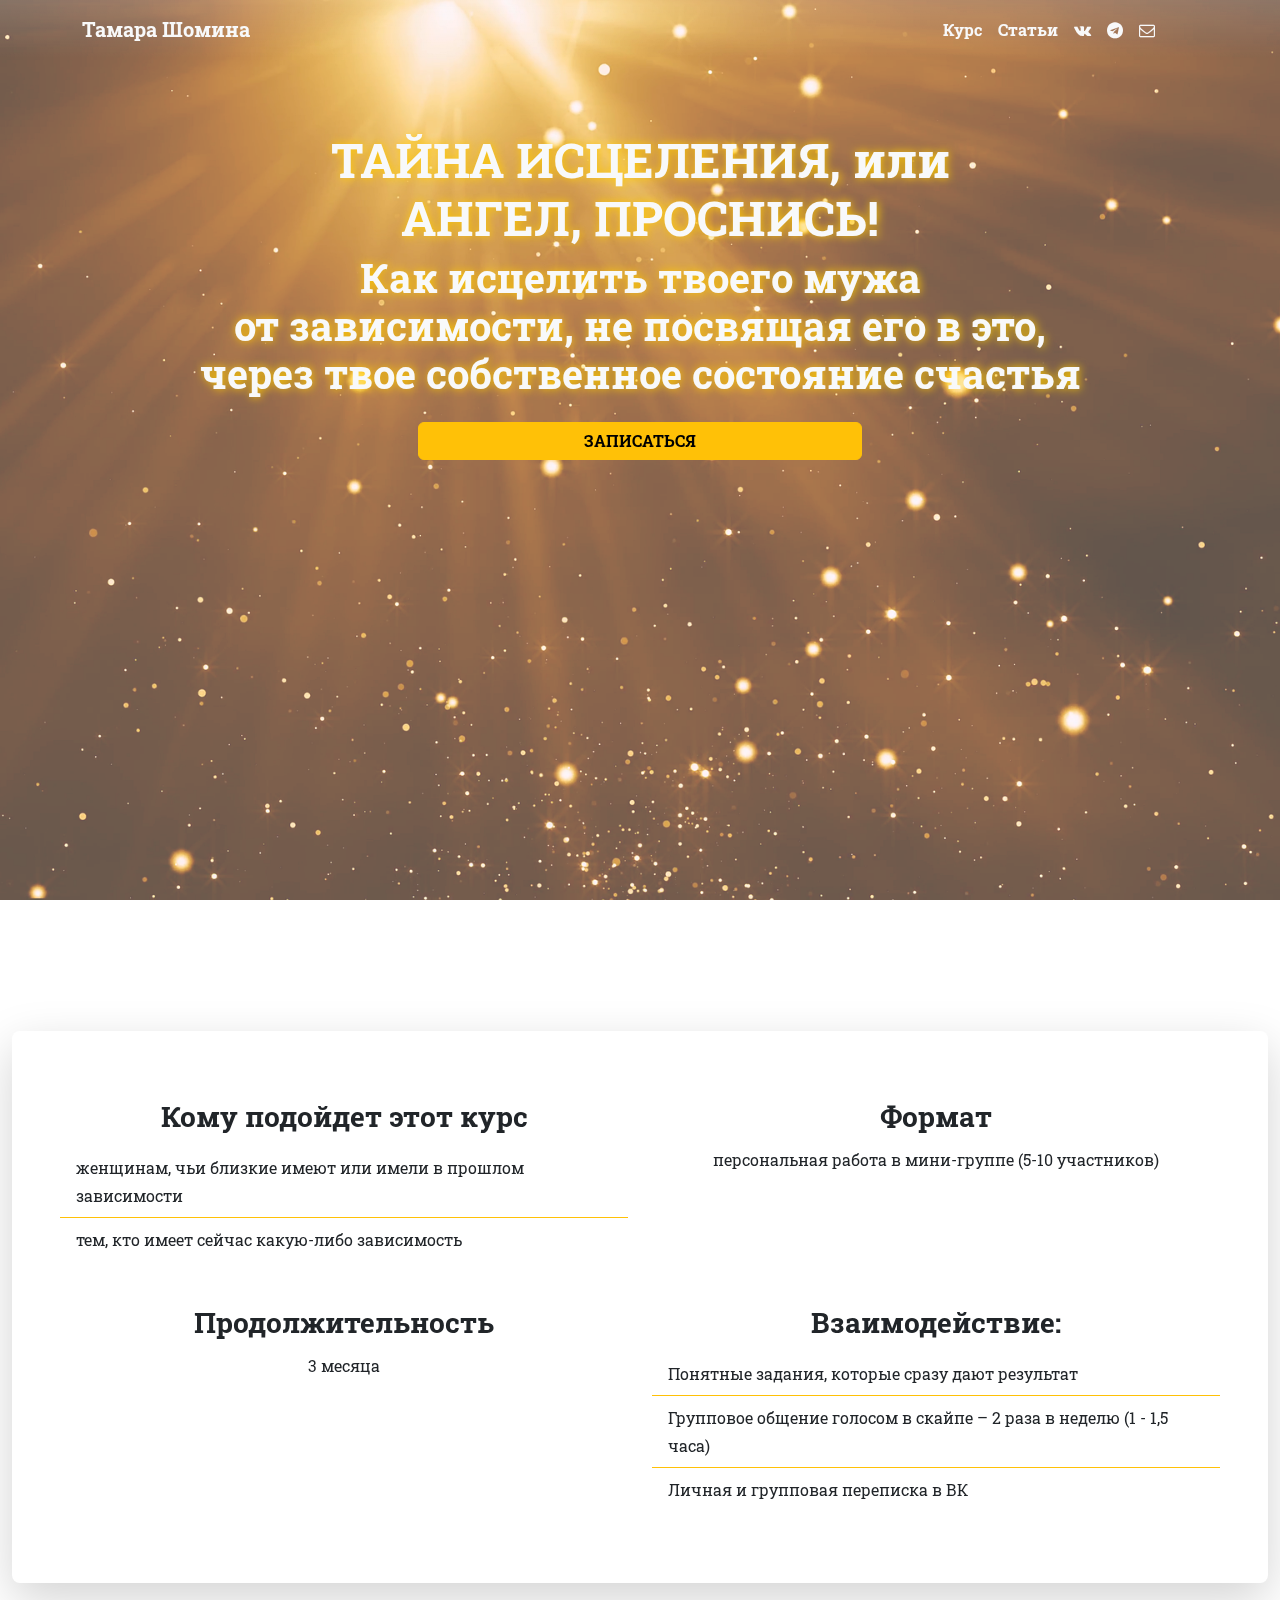
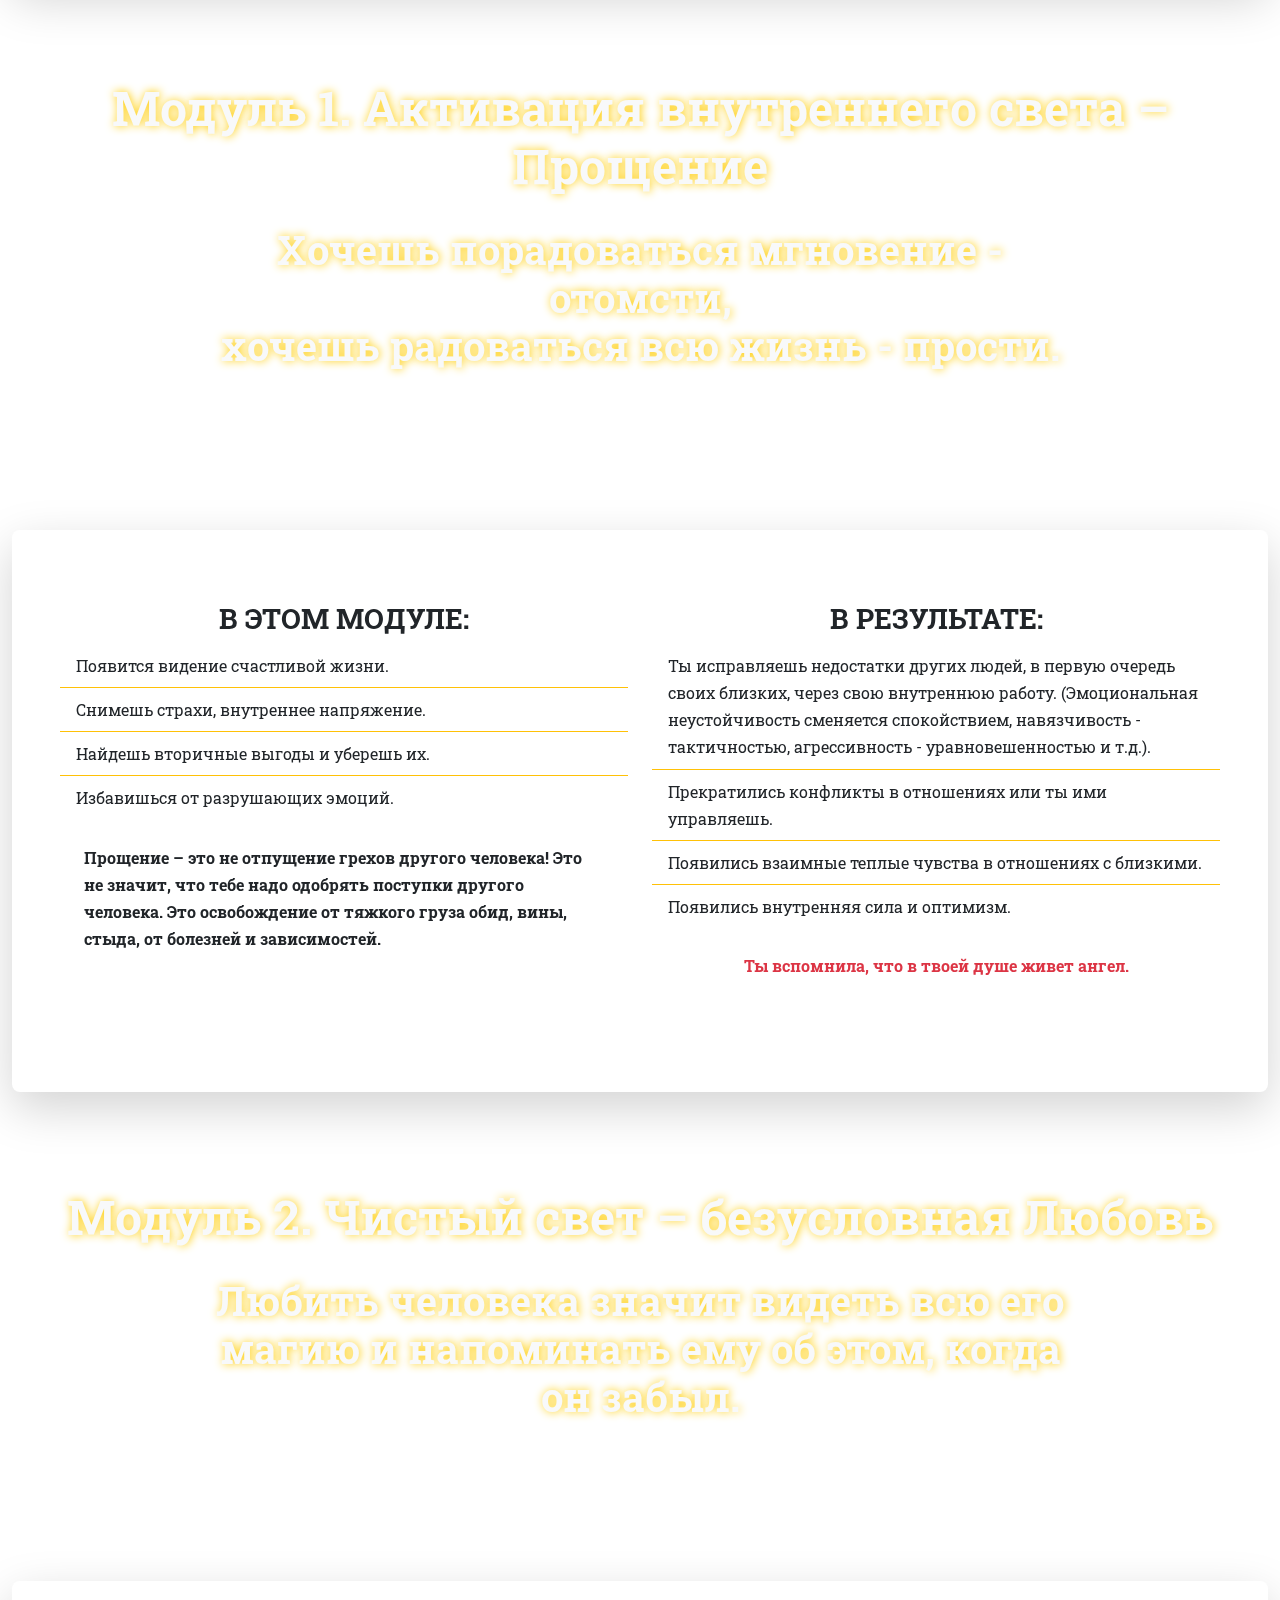
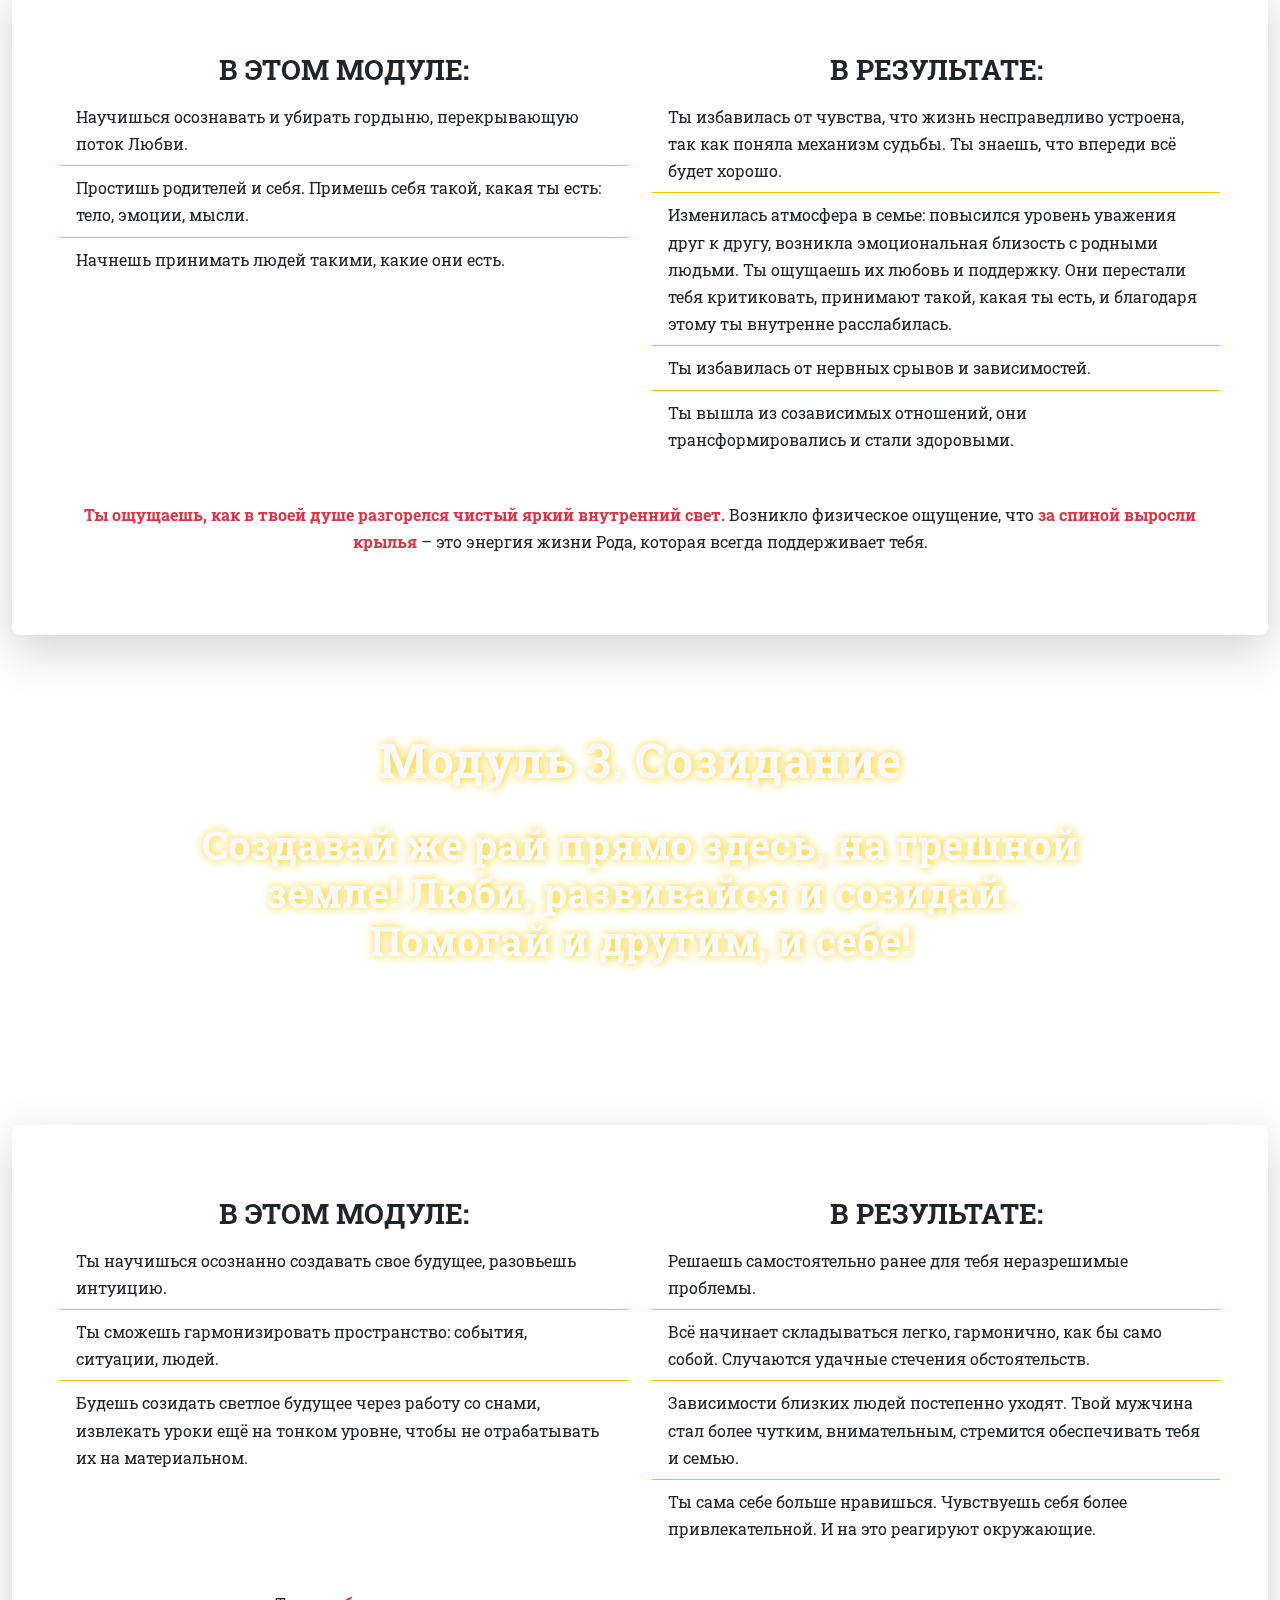
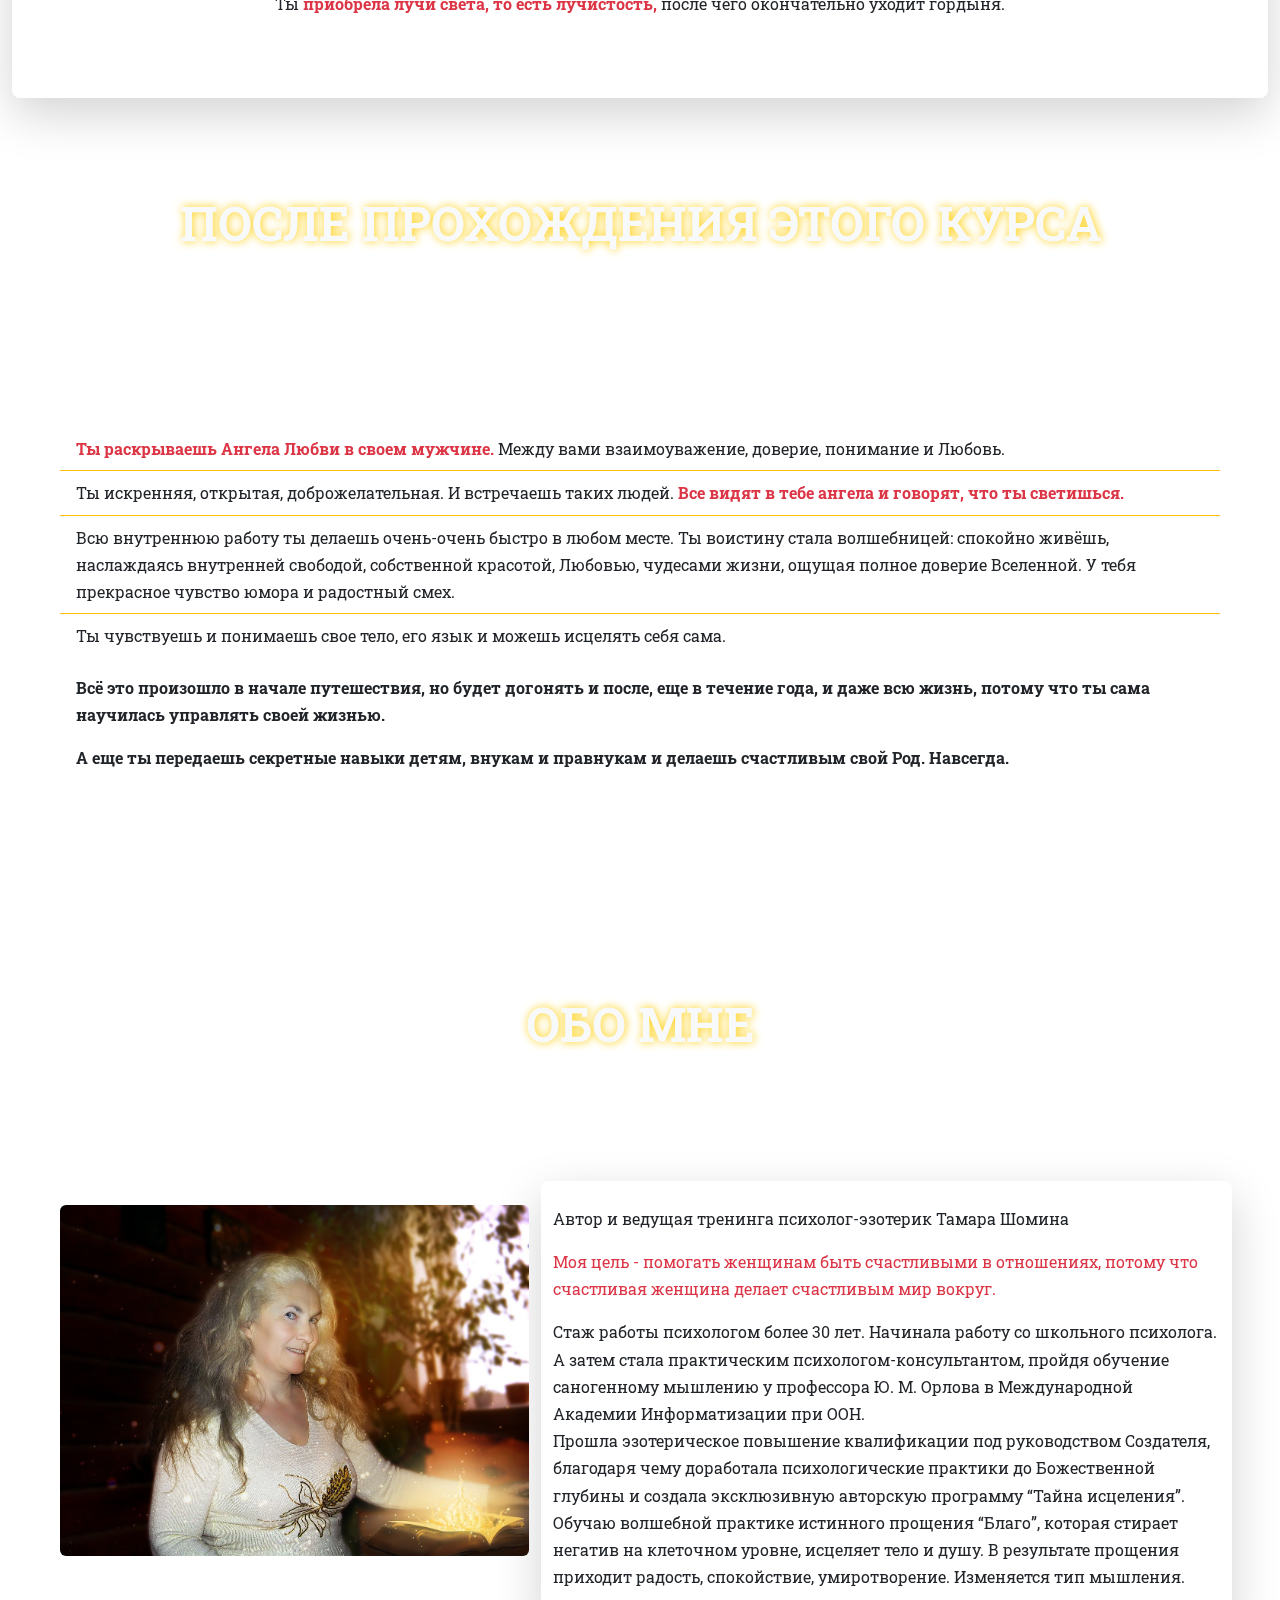
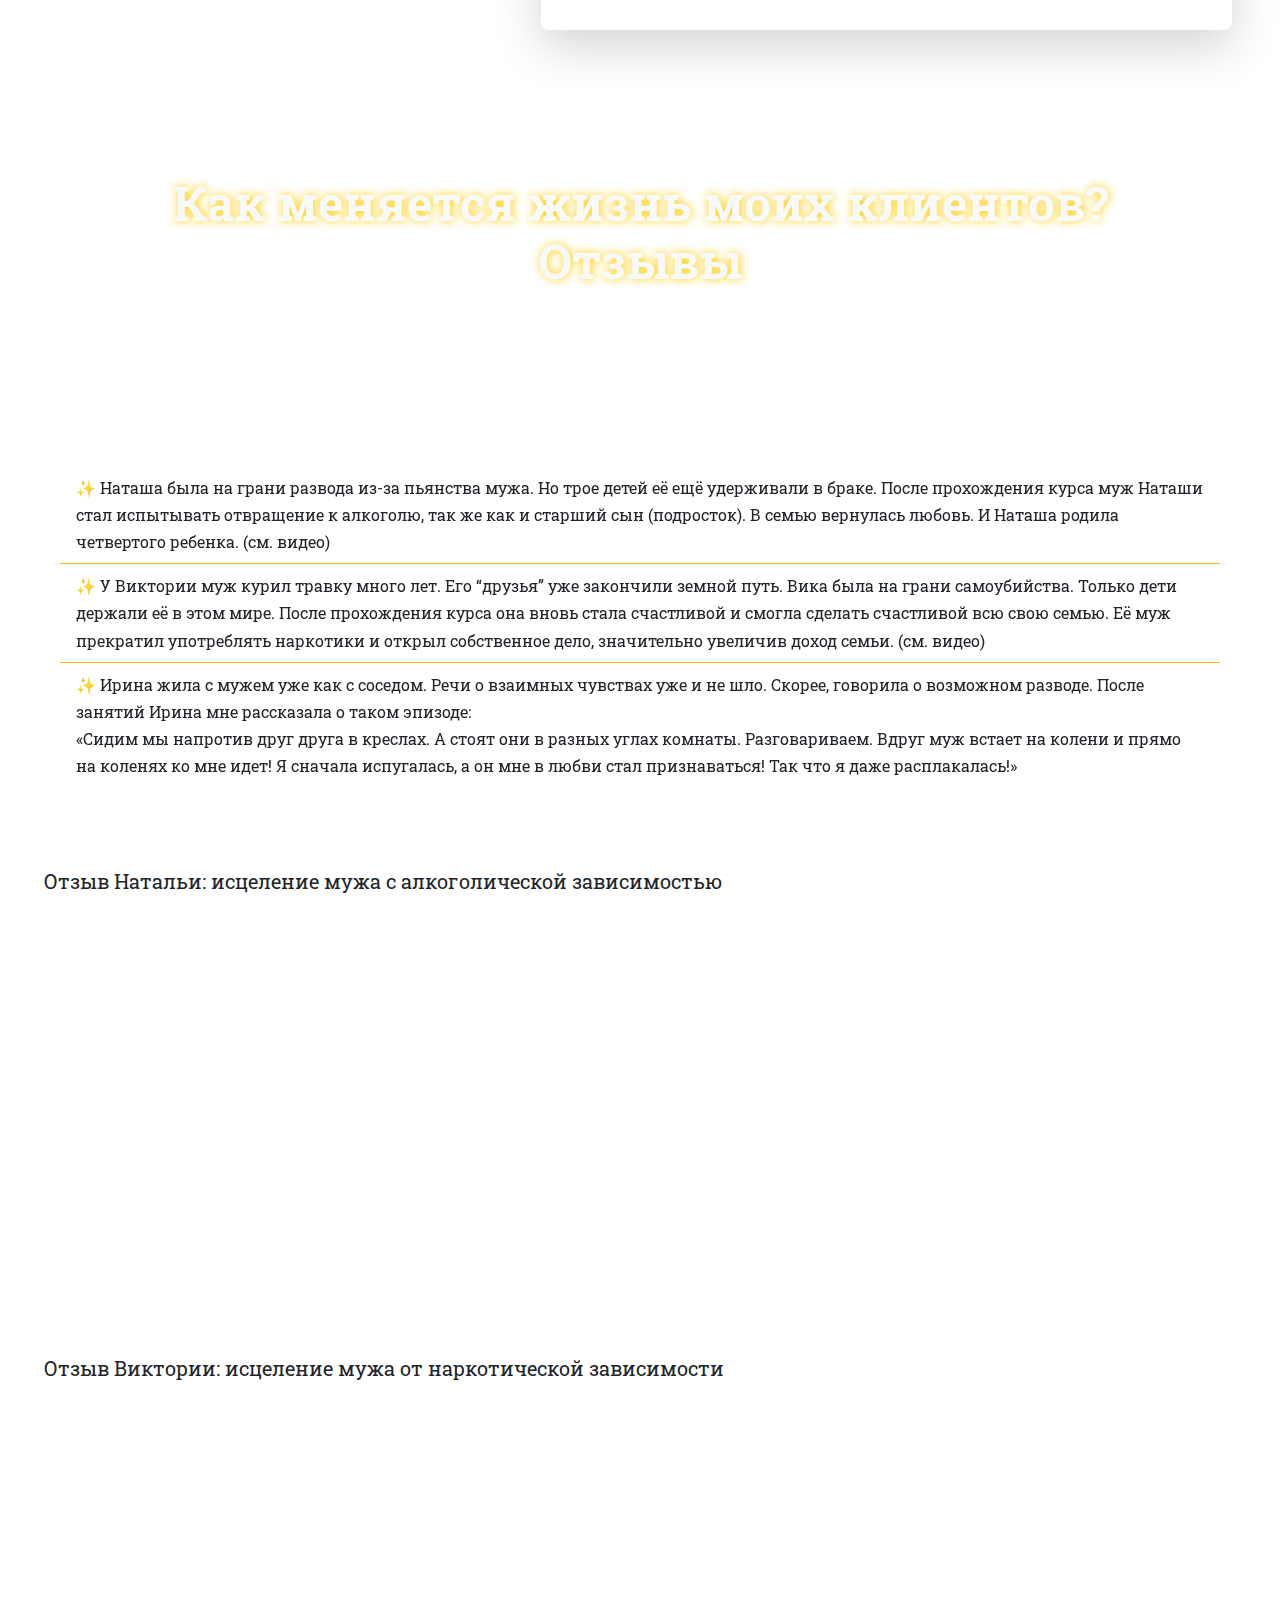
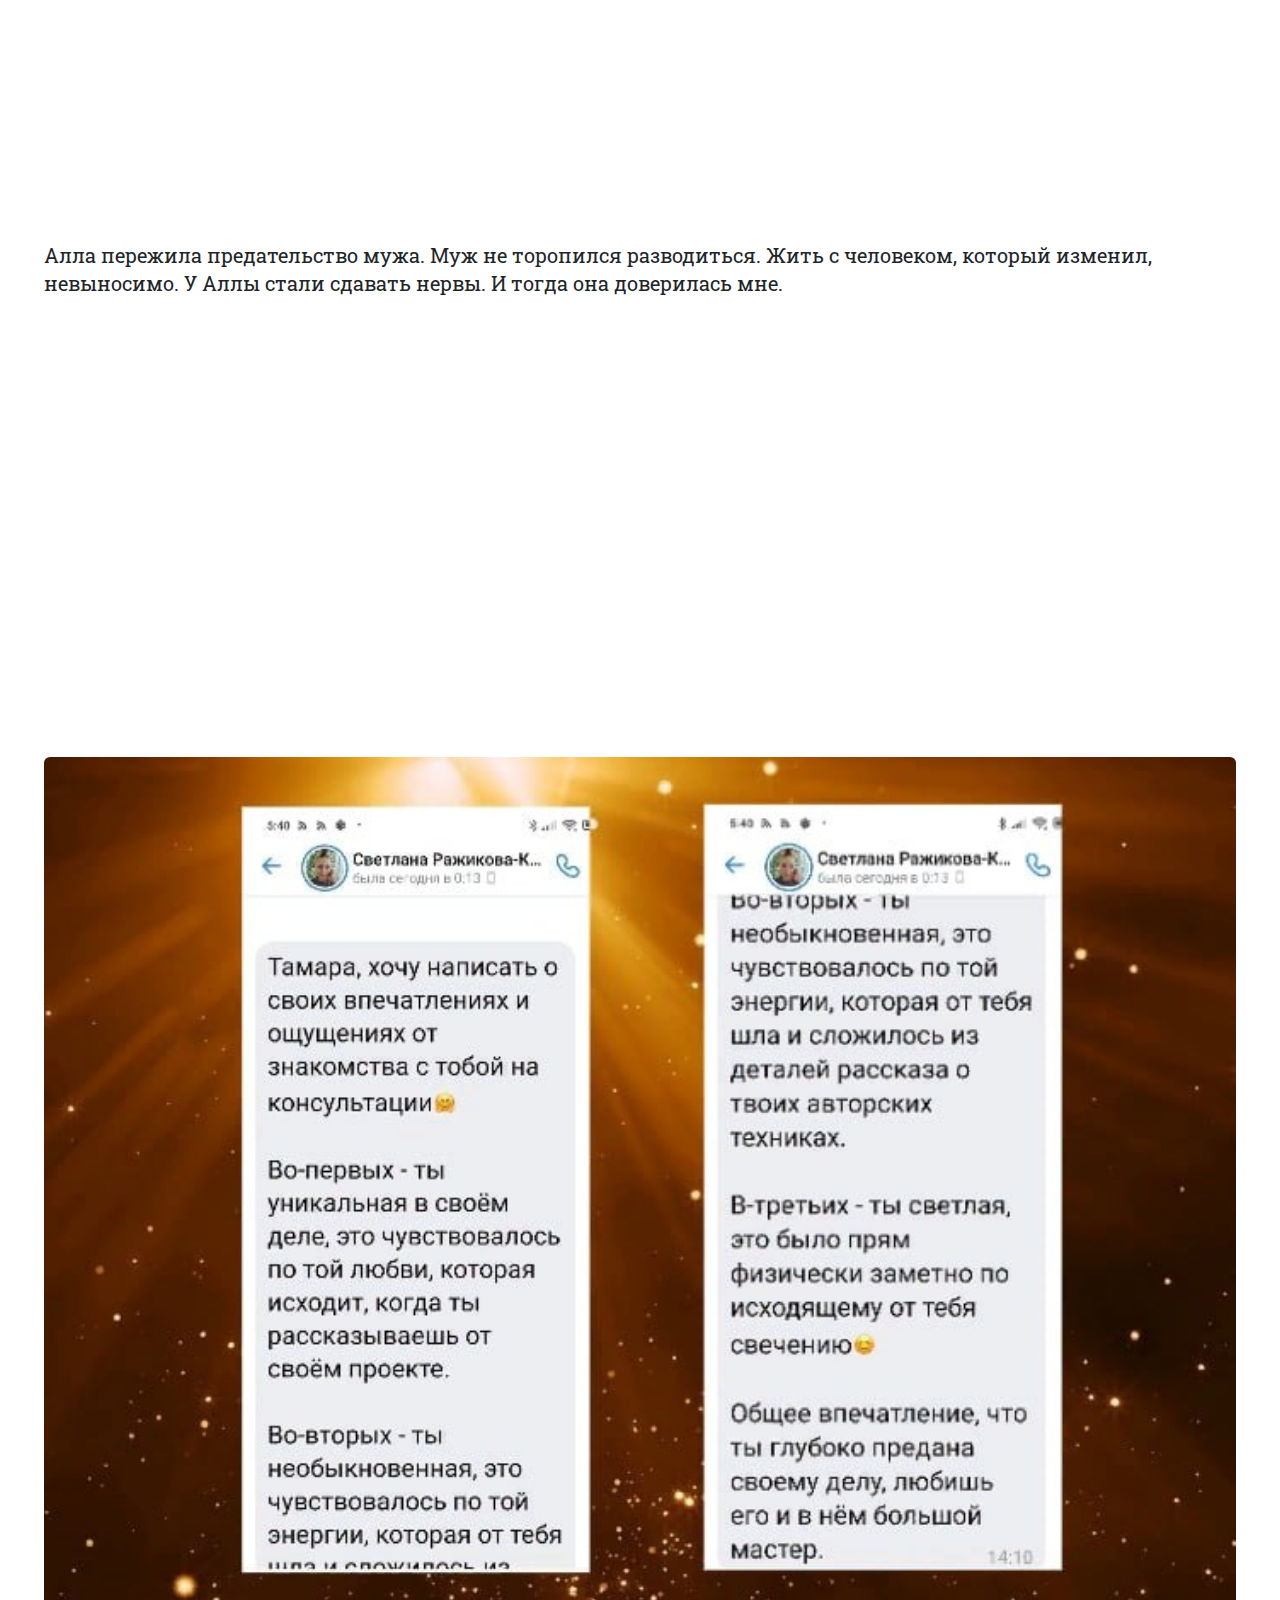
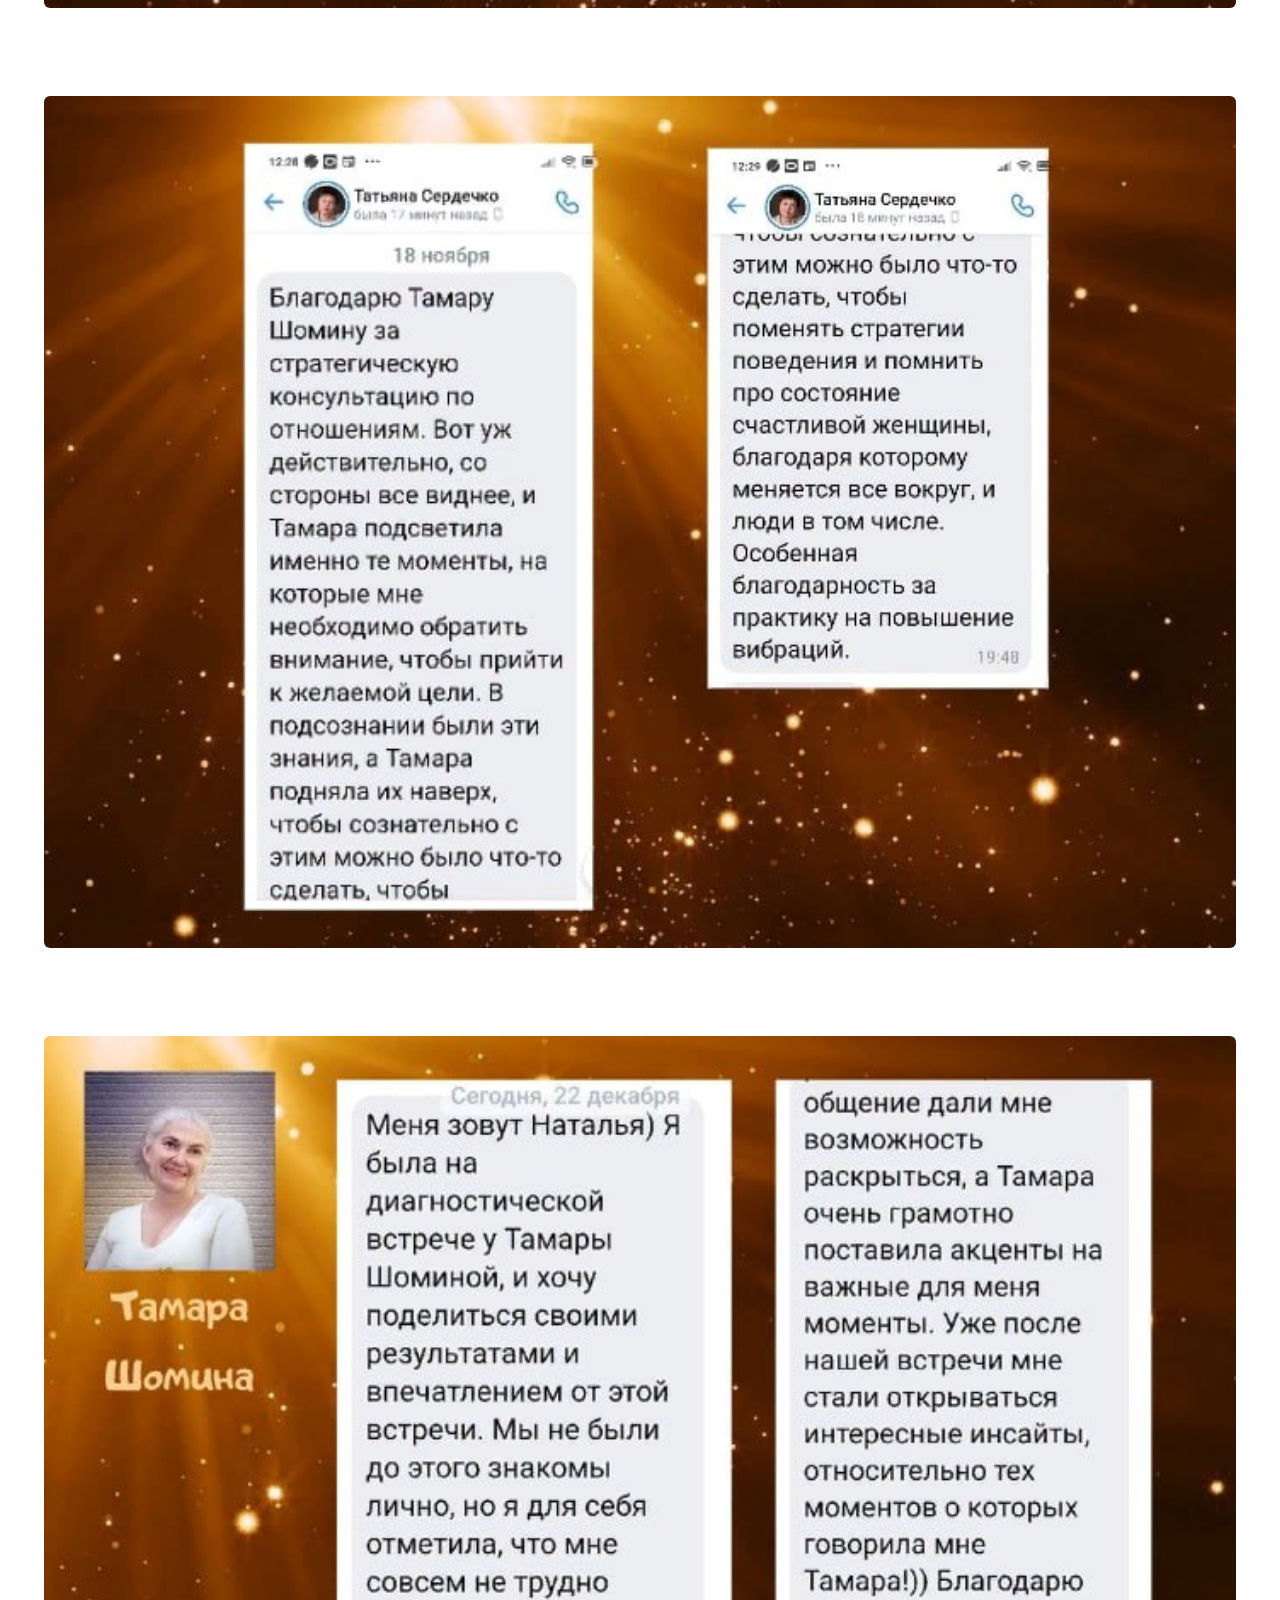
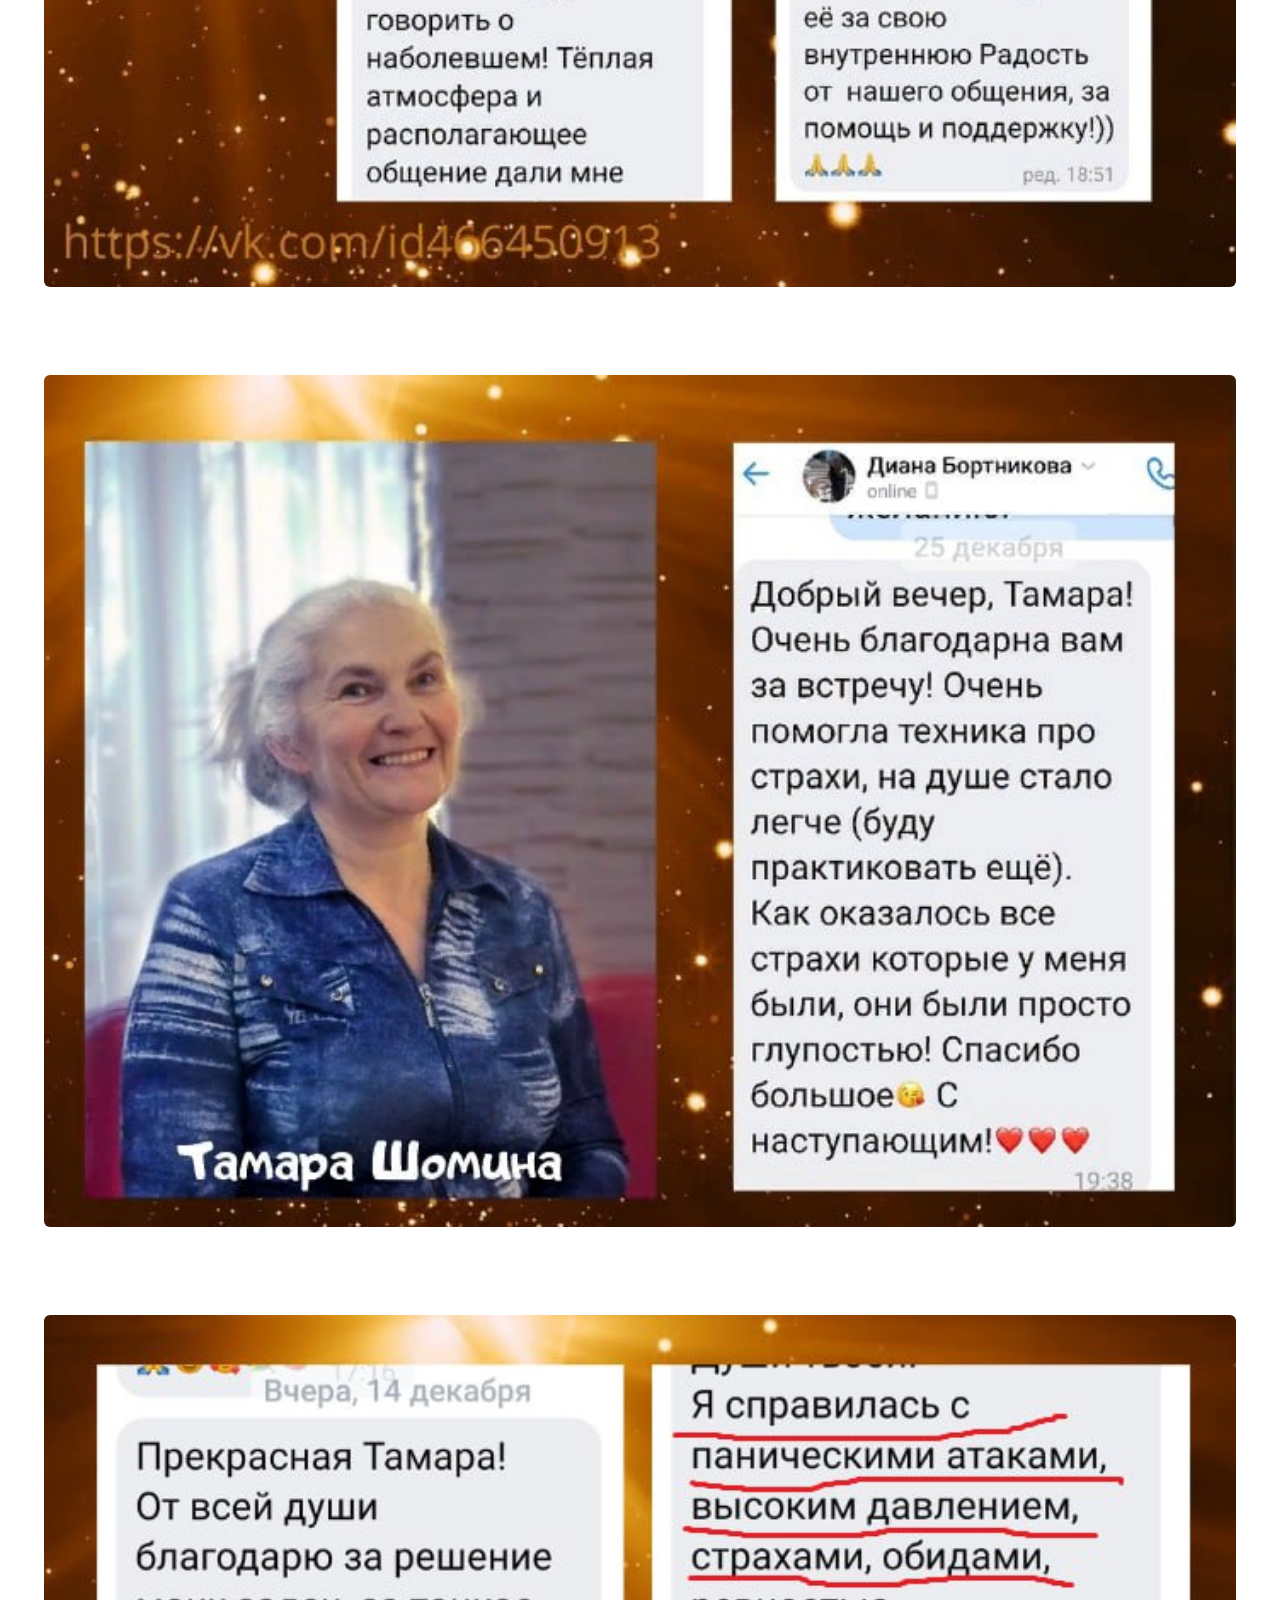
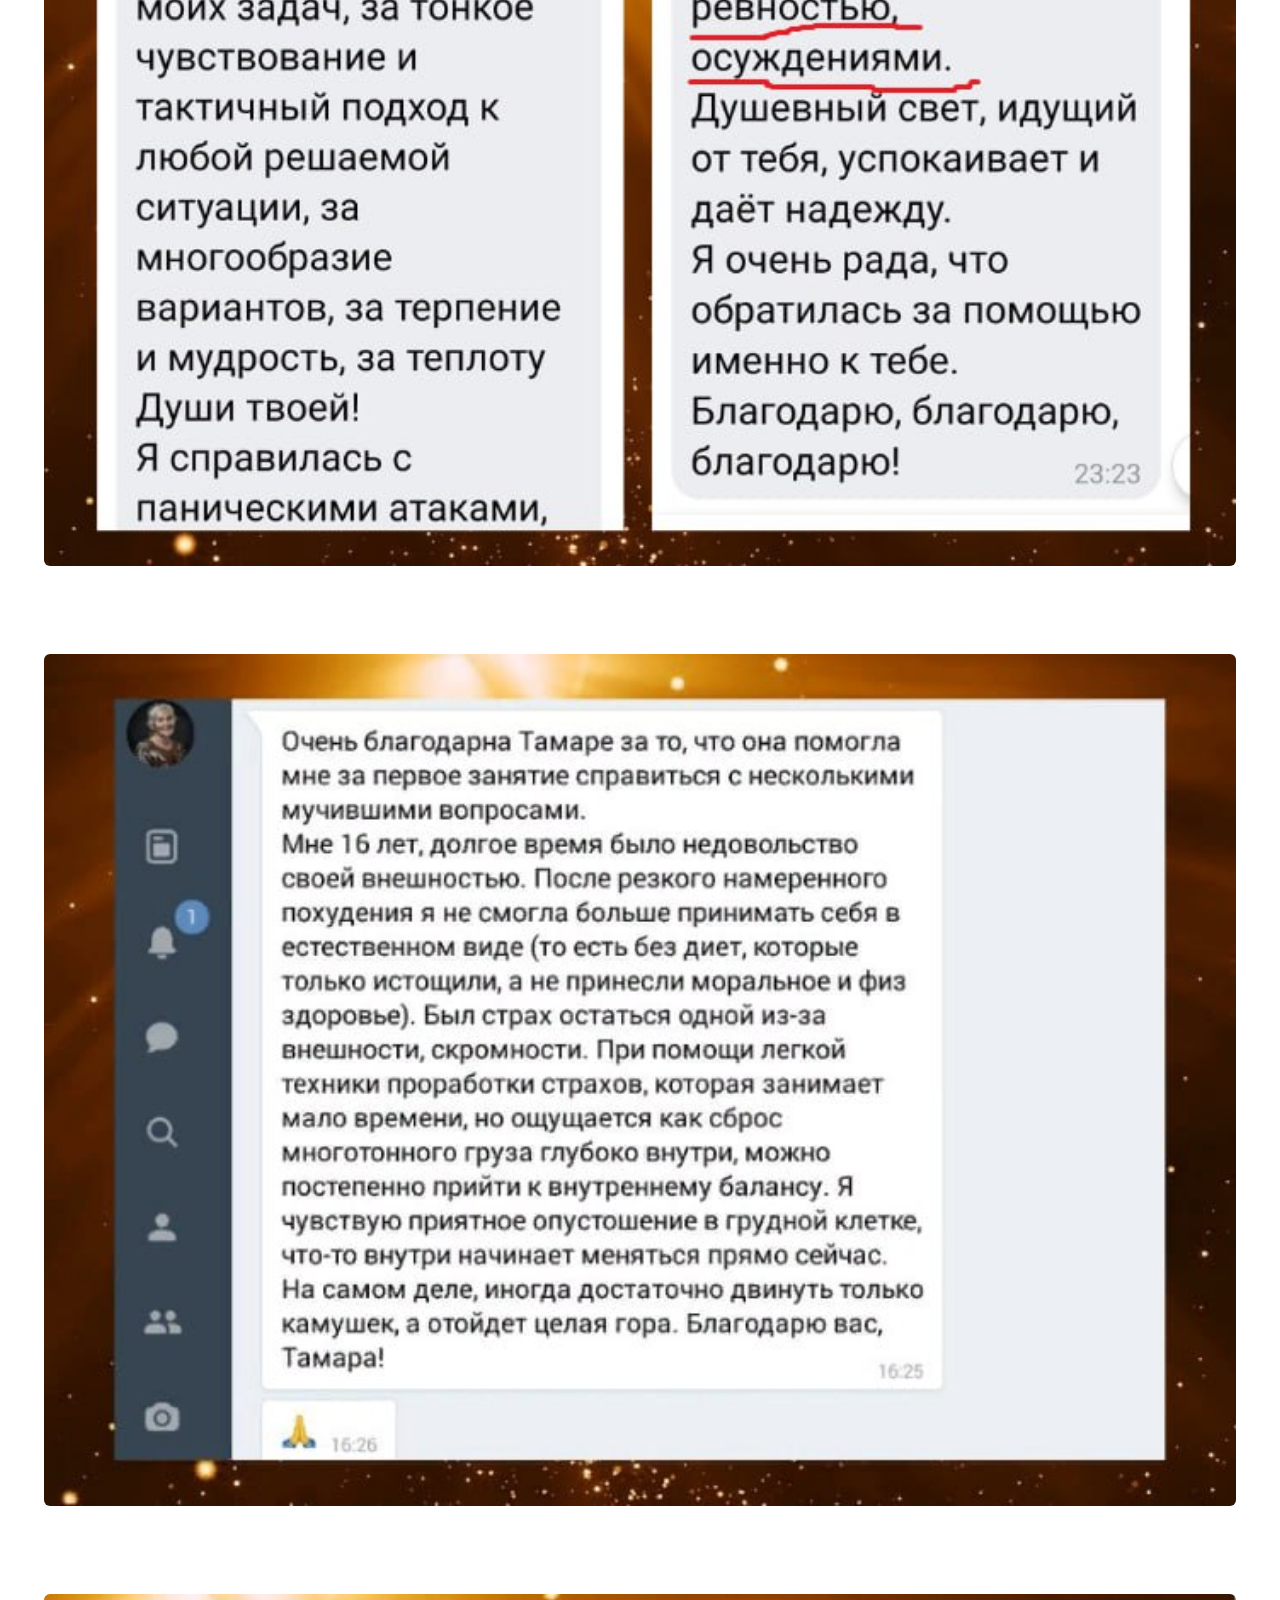
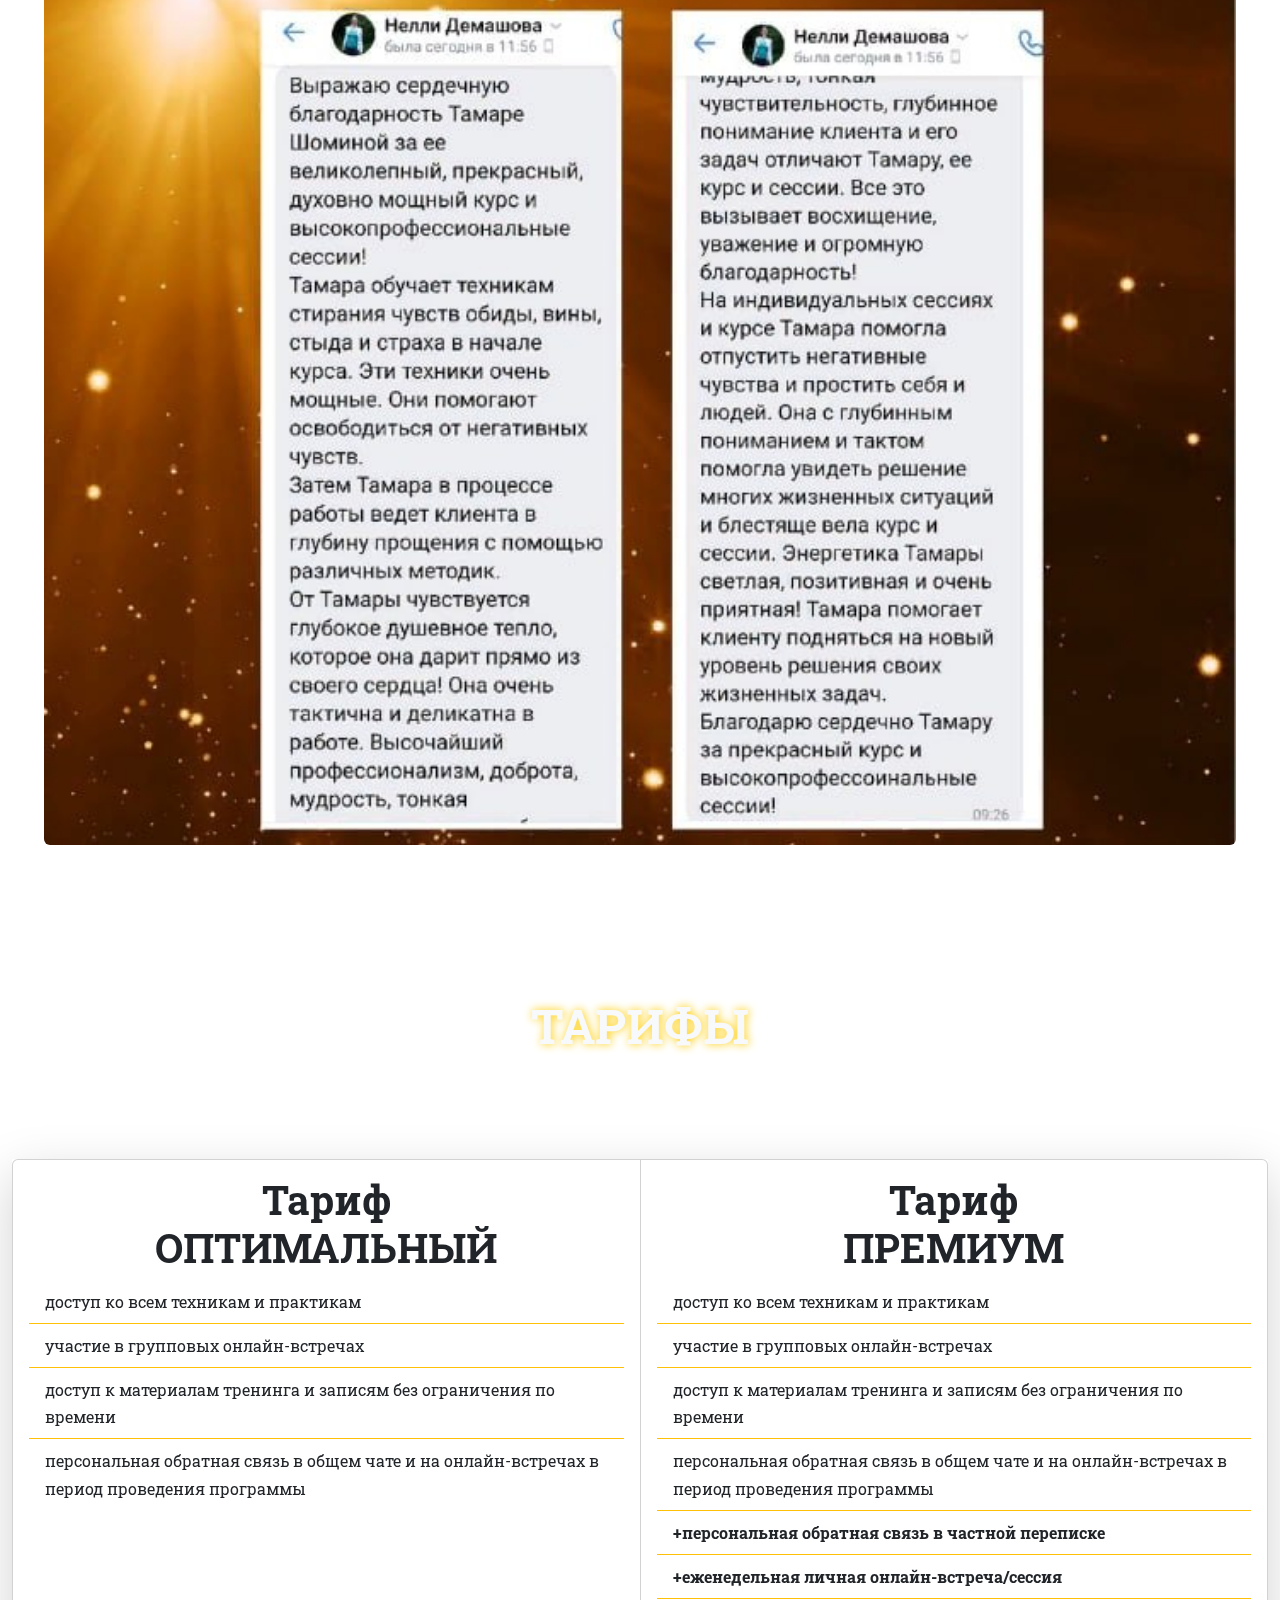
==== index.html @ 6be5e75d "upo" ====
<!doctype html>
<html lang="ru">
<head>
  <meta charset="utf-8">
  <meta http-equiv="X-UA-Compatible" content="IE=edge">
  <meta name="viewport" content="width=device-width, initial-scale=1.0">

  <title>Прощение-Любовь-Созидание: личный сайт психолога Тамары Шоминой</title>
  <meta name="description" content="Помогу избавить мужа от зависимости, не посвящая в это самого мужа." />
  <meta name="keywords" content="любовь, зависимость, взаимоотношения, исцеление от зависимости, алкоголизм, наркомания, прощение, развод, муж, пьет, избавление, обида, вина, стыд, страх, гнев, тревожность" />

  <link rel="canonical" href="https://tamara-shomina.ru/" />
  <link rel="icon" href="/favicon.ico" type="image/x-icon" />
  <link rel="shortcut icon" href="/favicon.ico" type="image/x-icon" />
  <link href="https://fonts.googleapis.com/css2?family=Roboto+Slab:wght@100;200;300;400;500;600;700;800;900&display=swap" rel="stylesheet">
  <link href="css/style.css?ver=1.9" id="style-css" media="all" rel="stylesheet" type="text/css">
  <link href="css/bootstrap.min.css?ver=0.1" id="style-css" media="all" rel="stylesheet" type="text/css">
  <!-- Yandex.Metrika counter -->
  <script type="text/javascript" >
   (function(m,e,t,r,i,k,a){m[i]=m[i]||function(){(m[i].a=m[i].a||[]).push(arguments)};
   m[i].l=1*new Date();
   for (var j = 0; j < document.scripts.length; j++) {if (document.scripts[j].src === r) { return; }}
   k=e.createElement(t),a=e.getElementsByTagName(t)[0],k.async=1,k.src=r,a.parentNode.insertBefore(k,a)})
   (window, document, "script", "https://mc.yandex.ru/metrika/tag.js", "ym");

   ym(96105669, "init", {
        clickmap:true,
        trackLinks:true,
        accurateTrackBounce:true,
        webvisor:true,
        ecommerce:"dataLayer"
   });
  </script>
  <noscript><div><img src="https://mc.yandex.ru/watch/96105669" style="position:absolute; left:-9999px;" alt="" /></div></noscript>
  <!-- /Yandex.Metrika counter -->
</head>

<body>

<div class="castration cover-1 cover-max">
  <div class="cover-1-bg cover-main"></div>
</div> <!-- cover end -->

<nav class="navbar navbar-expand-lg bg-gradient">
  <div class="container">
    <a class="navbar-brand w-75 fw-bold text-light" href="/">Тамара Шомина</a>
    <button class="navbar-toggler navbar-dark" type="button" data-bs-toggle="collapse" data-bs-target="#navbarNavDropdown" aria-controls="navbarNavDropdown" aria-expanded="false" aria-label="Toggle navigation">
      <span class="navbar-toggler-icon"></span>
    </button>
    <div class="collapse navbar-collapse text-center" id="navbarNavDropdown">
      <ul class="navbar-nav">
        <li class="nav-item">
          <a class="nav-link fw-bold text-light" aria-current="page" href="/">
            Курс
          </a>
        </li>
        <li class="nav-item">
          <a class="nav-link fw-bold text-light" aria-current="page" href="/blog">
            Статьи
          </a>
        </li>
        <li class="nav-item">
          <a class="nav-link fw-bold text-light" aria-current="page" href="https://vk.com/id466450913">
            <i class="fa fl fa-vk" aria-hidden="true"></i>
          </a>
        </li>
        <li class="nav-item">
          <a class="nav-link fw-bold text-light" href="https://t.me/TomaShomina">
            <i class="fa fa-telegram" aria-hidden="true"></i>
          </a>
        </li>
        <li class="nav-item">
          <a class="nav-link fw-bold text-light" href="mailto:TomaShomina@yandex.ru">
            <i class="fa fa-envelope-o" aria-hidden="true"></i>
          </a>
        </li>
      </ul>
    </div>
  </div>
</nav>

<div class="p-5 mb-4" style="height: 100vh;">
  <div class="w-75 py-4 mx-auto">
    <h1 class="text-center display-5 fw-bold text-light shadow-text-gold">ТАЙНА ИСЦЕЛЕНИЯ, или <br /> АНГЕЛ, ПРОСНИСЬ!</h1>
    <p class="text-center display-6 fw-bold text-light shadow-text-gold">Как исцелить твоего мужа <br /> от зависимости, не посвящая его в это, через твое собственное состояние счастья</p>
    <form class="d-grid gap-2 col-6 mx-auto mt-4" action="https://vk.com/id466450913">
      <a class="btn btn-warning bg-opacity-50 fw-bold" href="#zapis">ЗАПИСАТЬСЯ</a>
  </form>
  </div>
</div>

<div class="container-fluid py-5">
  <div class="p-5 bg-white rounded-3 shadow-lg">
    <div class="row">
      <div class="col col-md-6 col-sm-12 py-4">
        <p class="text-center fs-3 fw-bold">Кому подойдет этот курс</p>
        <ul class="list-group list-group-flush">
          <li class="list-group-item bg-transparent border-warning">женщинам, чьи близкие имеют или имели в прошлом зависимости</li>
          <li class="list-group-item bg-transparent border-warning">тем, кто имеет сейчас какую-либо зависимость</li>
        </ul>
      </div>
      <div class="col col-md-6 col-sm-12 py-4 text-center">
        <p class="fs-3 fw-bold">Формат</p>
        <p>персональная работа в мини-группе (5-10 участников)</p>
      </div>
      <div class="col col-md-6 col-sm-12 py-4 text-center">
        <p class="fs-3 fw-bold">Продолжительность</p>
        <p>3 месяца</p>
      </div>
      <div class="col col-md-6 col-sm-12 py-4">
        <p class="text-center fs-3 fw-bold">Взаимодействие:</p>
        <ul class="list-group list-group-flush">
          <li class="list-group-item bg-transparent border-warning">Понятные задания, которые сразу дают результат</li>
          <li class="list-group-item bg-transparent border-warning">Групповое общение голосом в скайпе – 2 раза в неделю (1 - 1,5 часа)</li>
          <li class="list-group-item bg-transparent border-warning">Личная и групповая переписка в ВК</li>
        </ul>
      </div>
    </div>
  </div>
</div>

<div class="p-5 mb-4">
  <h3 class="display-5 text-center fw-bold text-light shadow-text-gold">Модуль 1. Активация внутреннего света – Прощение</h3>
  <div class="w-75 py-4 mx-auto">
    <p class="text-center display-6 fw-bold text-light shadow-text-gold">
      Хочешь порадоваться мгновение - отомсти, <br /> 
      хочешь радоваться всю жизнь - прости.
    </p>
  </div>
</div>

<div class="container-fluid py-5">
  <div class="p-5 bg-white rounded-3 shadow-lg">
    <div class="row">
      <div class="col col-md-6 col-sm-12 py-4">
        <h4 class="text-center fs-3 fw-bold">В ЭТОМ МОДУЛЕ:</h4>
        <ul class="list-group list-group-flush">
          <li class="list-group-item bg-transparent border-warning">Появится видение счастливой жизни.</li>
          <li class="list-group-item bg-transparent border-warning">Снимешь страхи, внутреннее напряжение.</li>
          <li class="list-group-item bg-transparent border-warning">Найдешь вторичные выгоды и уберешь их.</li>
          <li class="list-group-item bg-transparent border-warning">Избавишься от разрушающих эмоций.</li>
        </ul>
        <p class="p-4"><strong>Прощение – это не отпущение грехов другого человека! Это не значит, что тебе надо одобрять поступки другого человека. Это освобождение от тяжкого груза обид, вины, стыда, от болезней и зависимостей.</strong></p>
      </div>
      <div class="col col-md-6 col-sm-12 py-4">
        <h4 class="text-center fs-3 fw-bold">В РЕЗУЛЬТАТЕ:</h4>
        <ul class="list-group list-group-flush">
          <li class="list-group-item bg-transparent border-warning">Ты исправляешь недостатки других людей, в первую очередь своих близких, через свою внутреннюю работу. (Эмоциональная неустойчивость сменяется спокойствием, навязчивость - тактичностью, агрессивность - уравновешенностью и т.д.).</li>
          <li class="list-group-item bg-transparent border-warning">Прекратились конфликты в отношениях или ты ими управляешь.</li>
          <li class="list-group-item bg-transparent border-warning">Появились взаимные теплые чувства в отношениях с близкими.</li>
          <li class="list-group-item bg-transparent border-warning">Появились внутренняя сила и оптимизм.</li>
        </ul>
        <p class="p-4 text-center text-danger"><strong>Ты вспомнила, что в твоей душе живет ангел.</strong></p>
      </div>
    </div>
  </div>
</div>

<div class="p-5 mb-4">
  <h3 class="display-5 text-center fw-bold text-light shadow-text-gold">Модуль 2. Чистый свет – безусловная Любовь</h3>
  <div class="w-75 py-4 mx-auto">
    <p class="text-center display-6 fw-bold text-light shadow-text-gold">
      Любить человека значит видеть всю его магию и напоминать ему об этом, когда он забыл.
    </p>
  </div>
</div>

<div class="container-fluid py-5">
  <div class="p-5 bg-white rounded-3 shadow-lg">
    <div class="row">
      <div class="col col-md-6 col-sm-12 py-4">
        <h4 class="text-center fs-3 fw-bold">В ЭТОМ МОДУЛЕ:</h4>
        <ul class="list-group list-group-flush">
          <li class="list-group-item bg-transparent border-warning">Научишься осознавать и убирать гордыню, перекрывающую поток Любви.</li>
          <li class="list-group-item bg-transparent border-warning">Простишь родителей и себя. Примешь себя такой, какая ты есть: тело, эмоции, мысли.</li>
          <li class="list-group-item bg-transparent border-warning">Начнешь принимать людей такими, какие они есть.</li>
        </ul>
      </div>
      <div class="col col-md-6 col-sm-12 py-4">
        <h4 class="text-center fs-3 fw-bold">В РЕЗУЛЬТАТЕ:</h4>
        <ul class="list-group list-group-flush">
          <li class="list-group-item bg-transparent border-warning">Ты избавилась от  чувства, что жизнь несправедливо устроена, так как  поняла механизм судьбы. Ты знаешь, что впереди всё будет хорошо.</li>
          <li class="list-group-item bg-transparent border-warning">Изменилась атмосфера в семье: повысился уровень уважения друг к другу, возникла эмоциональная близость с родными людьми. Ты ощущаешь их любовь и поддержку. Они перестали тебя критиковать, принимают такой, какая ты есть, и благодаря этому ты внутренне расслабилась.</li>
          <li class="list-group-item bg-transparent border-warning">Ты избавилась от нервных срывов и зависимостей.</li>
          <li class="list-group-item bg-transparent border-warning">Ты вышла из созависимых отношений, они трансформировались и стали здоровыми.</li>
        </ul>
      </div>
      <p class="p-3 text-center"><strong class="text-danger">Ты ощущаешь, как в твоей душе разгорелся  чистый яркий внутренний свет.</strong> Возникло физическое ощущение, что <strong class="text-danger">за спиной выросли крылья</strong> – это энергия жизни Рода, которая всегда поддерживает тебя.</p>
    </div>
  </div>
</div>

<div class="p-5 mb-4">
  <h3 class="display-5 text-center fw-bold text-light shadow-text-gold">Модуль 3. Созидание</h3>
  <div class="w-75 py-4 mx-auto">
    <p class="text-center display-6 fw-bold text-light shadow-text-gold">
      Создавай же рай прямо здесь, на грешной земле! Люби, развивайся и созидай. Помогай и другим, и себе!
    </p>
  </div>
</div>

<div class="container-fluid py-5">
  <div class="p-5 bg-white rounded-3 shadow-lg">
    <div class="row">
      <div class="col col-md-6 col-sm-12 py-4">
        <h4 class="text-center fs-3 fw-bold">В ЭТОМ МОДУЛЕ:</h4>
        <ul class="list-group list-group-flush">
          <li class="list-group-item bg-transparent border-warning">Ты научишься осознанно создавать свое будущее, разовьешь интуицию.</li>
          <li class="list-group-item bg-transparent border-warning">Ты сможешь  гармонизировать пространство: события, ситуации, людей.</li>
          <li class="list-group-item bg-transparent border-warning">Будешь созидать светлое будущее через  работу со снами, извлекать уроки ещё на тонком уровне, чтобы не отрабатывать их на материальном.</li>
        </ul>
      </div>
      <div class="col col-md-6 col-sm-12 py-4">
        <h4 class="text-center fs-3 fw-bold">В РЕЗУЛЬТАТЕ:</h4>
        <ul class="list-group list-group-flush">
          <li class="list-group-item bg-transparent border-warning">Решаешь самостоятельно ранее для тебя неразрешимые проблемы.</li>
          <li class="list-group-item bg-transparent border-warning">Всё начинает складываться легко, гармонично, как бы само собой. Случаются удачные стечения обстоятельств.</li>
          <li class="list-group-item bg-transparent border-warning">Зависимости близких людей постепенно уходят. Твой мужчина стал более чутким, внимательным, стремится обеспечивать тебя и семью.</li>
          <li class="list-group-item bg-transparent border-warning">Ты сама себе больше нравишься. Чувствуешь себя более привлекательной. И на это реагируют окружающие.</li>
        </ul>
      </div>
    </div>
    <p class="p-3 text-center">Ты <strong class="text-danger">приобрела лучи света, то есть лучистость,</strong> после чего окончательно уходит гордыня.</p>
  </div>
</div>

<div class="p-5 mb-4">
  <h3 class="display-5 text-center fw-bold text-light shadow-text-gold">ПОСЛЕ ПРОХОЖДЕНИЯ ЭТОГО КУРСА</h3>
</div>

<div class="container-fluid py-5 bg-white">
  <div class="p-5">
    <ul class="list-group list-group-flush">
      <li class="list-group-item bg-transparent border-warning"><strong class="text-danger">Ты раскрываешь Ангела Любви в своем мужчине.</strong> Между вами взаимоуважение, доверие, понимание и Любовь.</li>
      <li class="list-group-item bg-transparent border-warning">Ты искренняя, открытая, доброжелательная. И встречаешь таких людей. <strong class="text-danger">Все видят в тебе ангела и говорят, что ты светишься.</strong></li>
      <li class="list-group-item bg-transparent border-warning">Всю внутреннюю работу ты делаешь очень-очень быстро в любом месте. Ты воистину стала волшебницей:  спокойно живёшь, наслаждаясь внутренней свободой, собственной красотой, Любовью, чудесами жизни, ощущая полное доверие Вселенной. У тебя  прекрасное чувство юмора и радостный смех.</li>
      <li class="list-group-item bg-transparent border-warning">Ты чувствуешь и понимаешь свое тело, его язык и можешь исцелять себя сама.</li>
    </ul>
    <div class="p-3">
      <p><strong>Всё это произошло в начале путешествия, но будет догонять и после, еще в течение года, и даже всю жизнь, потому что ты сама научилась управлять своей жизнью.</strong></p>
      <p><strong>А еще ты передаешь секретные навыки детям, внукам и правнукам и делаешь счастливым свой Род. Навсегда.</strong></p>
    </div>
  </div>
</div>

<div class="container-fluid py-5">
  <div class="p-5 mb-4">
    <h3 class="display-5 text-center fw-bold text-light shadow-text-gold">ОБО МНЕ</h3>
  </div>
  <div class="p-5">
    <div class="row">
      <div class="col-md-5 py-4">
        <img src="img/ava.jpg" class="position-sticky top-0 mb-4 bd-placeholder-img bd-placeholder-img-lg featurette-image img-fluid mx-auto rounded" alt="...">
      </div>
      <div class="col-md-7 py-4 bg-white rounded-3 shadow-lg">
        <p>Автор и ведущая тренинга психолог-эзотерик Тамара Шомина</p>
        <p class="text-danger">Моя цель - помогать женщинам быть счастливыми в отношениях, потому что счастливая женщина делает счастливым мир вокруг.</p>
        <p>
          Стаж работы психологом более 30 лет. Начинала работу со школьного психолога. А затем стала практическим психологом-консультантом, пройдя обучение саногенному мышлению у профессора Ю. М. Орлова в Международной Академии Информатизации при ООН. <br /> 
          Прошла эзотерическое повышение квалификации под руководством Создателя, благодаря чему доработала психологические практики до Божественной глубины и создала эксклюзивную авторскую программу “Тайна исцеления”. <br /> 
          Обучаю волшебной практике истинного прощения “Благо”, которая стирает негатив на клеточном уровне, исцеляет тело и душу. В результате прощения приходит радость, спокойствие, умиротворение. Изменяется тип мышления.
        </p>
      </div>
    </div>
  </div>
</div>

<div class="p-5 mb-4">
  <h3 class="display-5 text-center fw-bold text-light shadow-text-gold">Как меняется жизнь моих клиентов? <br /> Отзывы</h3>
</div>

<div class="container-fluid py-5 bg-white">
  <div class="p-5">
    <ul class="list-group list-group-flush">
      <li class="list-group-item bg-transparent border-warning">✨ Наташа была на грани развода из-за пьянства мужа. Но трое детей её ещё удерживали в браке. После прохождения курса муж Наташи стал испытывать отвращение к алкоголю, так же как и старший сын (подросток). В семью вернулась любовь. И Наташа родила четвертого ребенка. (см. видео)</li>
      <li class="list-group-item bg-transparent border-warning">✨ У Виктории муж курил травку много лет. Его “друзья” уже закончили земной путь. Вика была на грани самоубийства. Только дети держали её в этом мире. После прохождения курса она вновь стала счастливой и смогла сделать счастливой всю свою семью. Её муж прекратил употреблять наркотики и открыл собственное дело, значительно увеличив доход семьи. (см. видео)</li>
      <li class="list-group-item bg-transparent border-warning">✨ Ирина жила с мужем уже как с соседом. Речи о взаимных чувствах уже и не шло. Скорее, говорила о возможном разводе. После занятий Ирина мне рассказала о таком эпизоде: <br /> «Сидим мы напротив друг друга в креслах. А стоят они в разных углах комнаты. Разговариваем. Вдруг муж встает на колени и прямо на коленях ко мне идет! Я сначала испугалась, а он мне в любви стал признаваться! Так что я даже расплакалась!»</li>
    </ul>
  </div>

  <div class="card p-3 border-0">
    <div class="card-body">
      <blockquote class="blockquote mb-0">
        <p>Отзыв Натальи: исцеление мужа с алкоголической зависимостью</p>
        <iframe class="w-100 mb-4" src="https://www.youtube.com/embed/EXmcZMd-MHI?si=yNqDQ2BRPR6v-T_5" title="YouTube video player" frameborder="0" allow="accelerometer; autoplay; clipboard-write; encrypted-media; gyroscope; picture-in-picture; web-share" allowfullscreen></iframe>
      </blockquote>
    </div>
  </div>
  <div class="card p-3 border-0">
    <div class="card-body">
      <blockquote class="blockquote mb-0">
        <p>Отзыв Виктории: исцеление мужа от наркотической зависимости</p>
        <iframe class="w-100 mb-4" src="https://www.youtube.com/embed/nXM0SejVFPU?si=frpXV4kO4Jvr4Gtn" title="YouTube video player" frameborder="0" allow="accelerometer; autoplay; clipboard-write; encrypted-media; gyroscope; picture-in-picture; web-share" allowfullscreen></iframe>
      </blockquote>
    </div>
  </div>
  <div class="card p-3 border-0">
    <div class="card-body">
      <blockquote class="blockquote mb-0">
        <p>Алла пережила предательство мужа. Муж не торопился разводиться. Жить с человеком, который изменил,  невыносимо. У Аллы стали сдавать нервы. И тогда она доверилась мне.</p>
        <iframe class="w-100 mb-4" src="https://www.youtube.com/embed/Z8Qq6yOdMk8?si=glZMPDVglIHaNIsh" title="YouTube video player" frameborder="0" allow="accelerometer; autoplay; clipboard-write; encrypted-media; gyroscope; picture-in-picture; web-share" allowfullscreen></iframe>
      </blockquote>
    </div>
  </div>
  <div class="card p-3 border-0">
    <div class="card-body">
      <blockquote class="blockquote mb-0">
        <img src="/img/reviews/review1.jpg" class="bd-placeholder-img bd-placeholder-img-lg featurette-image img-fluid w-100 mb-4 rounded" alt="Отзывы">
      </blockquote>
    </div>
  </div>
  <div class="card p-3 border-0">
    <div class="card-body">
      <blockquote class="blockquote mb-0">
        <img src="/img/reviews/review2.jpg" class="bd-placeholder-img bd-placeholder-img-lg featurette-image img-fluid w-100 mb-4 rounded" alt="Отзывы">
      </blockquote>
    </div>
  </div>
  <div class="card p-3 border-0">
    <div class="card-body">
      <blockquote class="blockquote mb-0">
        <img src="/img/reviews/review3.jpg" class="bd-placeholder-img bd-placeholder-img-lg featurette-image img-fluid w-100 mb-4 rounded" alt="Отзывы">
      </blockquote>
    </div>
  </div>
  <div class="card p-3 border-0">
    <div class="card-body">
      <blockquote class="blockquote mb-0">
        <img src="/img/reviews/review4.jpg" class="position-sticky top-0 bd-placeholder-img bd-placeholder-img-lg featurette-image img-fluid w-100 mb-4 rounded" alt="Отзывы">
      </blockquote>
    </div>
  </div>
  <div class="card p-3 border-0">
    <div class="card-body">
      <blockquote class="blockquote mb-0">
        <img src="/img/reviews/review5.jpg" class="position-sticky top-0 bd-placeholder-img bd-placeholder-img-lg featurette-image img-fluid w-100 mb-4 rounded" alt="Отзывы">
      </blockquote>
    </div>
  </div>
  <div class="card p-3 border-0">
    <div class="card-body">
      <blockquote class="blockquote mb-0">
        <img src="/img/reviews/review6.jpg" class="position-sticky top-0 bd-placeholder-img bd-placeholder-img-lg featurette-image img-fluid w-100 mb-4 rounded" alt="Отзывы">
      </blockquote>
    </div>
  </div>
  <div class="card p-3 border-0">
    <div class="card-body">
      <blockquote class="blockquote mb-0">
        <img src="/img/reviews/review7.jpg" class="position-sticky top-0 bd-placeholder-img bd-placeholder-img-lg featurette-image img-fluid w-100 mb-4 rounded" alt="Отзывы">
      </blockquote>
    </div>
  </div>

</div>

<div class="container-fluid py-5">
  <h3 class="display-5 text-center fw-bold text-light shadow-text-gold">ТАРИФЫ</h3>
</div>

<div class="container-fluid py-5">
  <div class="card-group shadow-lg">
    <div class="card bg-white">
      <div class="card-body">
        <h4 class="display-6 text-center fw-bold">Тариф <br /> ОПТИМАЛЬНЫЙ</h4>
        <ul class="list-group list-group-flush">
          <li class="list-group-item bg-transparent border-warning">доступ ко всем техникам и практикам</li>
          <li class="list-group-item bg-transparent border-warning">участие в групповых онлайн-встречах</li>
          <li class="list-group-item bg-transparent border-warning">доступ к материалам тренинга и записям без ограничения по времени</li>
          <li class="list-group-item bg-transparent border-warning">персональная обратная связь в общем чате и на онлайн-встречах в период проведения программы</li>
        </ul>
      </div>
    </div>
    <div class="card bg-white">
      <div class="card-body">
        <h4 class="display-6 text-center fw-bold">Тариф <br /> ПРЕМИУМ</h4>
        <ul class="list-group list-group-flush">
          <li class="list-group-item bg-transparent border-warning">доступ ко всем техникам и практикам</li>
          <li class="list-group-item bg-transparent border-warning">участие в групповых онлайн-встречах</li>
          <li class="list-group-item bg-transparent border-warning">доступ к материалам тренинга и записям без ограничения по времени</li>
          <li class="list-group-item bg-transparent border-warning">персональная обратная связь в общем чате и на онлайн-встречах в период проведения программы</li>
          <li class="list-group-item bg-transparent border-warning"><strong>+персональная обратная связь в частной переписке</strong></li>
          <li class="list-group-item bg-transparent border-warning"><strong>+еженедельная личная онлайн-встреча/сессия</strong></li>
          <li class="list-group-item bg-transparent border-warning"><strong>+ поддержка в течение 1 месяца после завершения программы</strong></li>
        </ul>
      </div>
    </div>
  </div>
</div>

<div id="zapis" class="container-fluid py-5">
  <h3 class="display-5 text-center fw-bold text-light shadow-text-gold">Связь</h3>
</div>

<div class="container-fluid py-5">
  <ul class="list-group list-group-horizontal" style="justify-content: center;">
    <li class="list-group-item bg-transparent"><a class="p-3 display-6 text-light" href="https://vk.com/id466450913">
      <i class="fa fl fa-vk" aria-hidden="true"></i>
    </a></li>
    <li class="list-group-item bg-transparent"><a class="p-3 display-6 text-light" href="https://t.me/TomaShomina">
      <i class="fa fa-telegram" aria-hidden="true"></i>
    </a></li>
    <li class="list-group-item bg-transparent"><a class="p-3 display-6 text-light" href="mailto:TomaShomina@yandex.ru">
      <i class="fa fa-envelope-o" aria-hidden="true"></i>
    </a></li>
  </ul>
</div>

<script async src="../js/bootstrap.min.js"></script>
<script type="text/javascript">
  const myCarouselElement = document.querySelector('#carouselExampleControlsNoTouching');
  const carousel = new bootstrap.Carousel(myCarouselElement, {
    interval: 2000, 
    touch: true
  });
</script>

</body>
</html>
---- css/style.css ----
@import url('font-awesome.css?v=4.0');

@font-face {
    font-family: 'FontAwesome';
    src: url('../font/Awesome/fontawesome-webfont.eot?v=4.3.0');
    src: 
        url('../font/Awesome/fontawesome-webfont.eot?#iefix&v=4.3.0') format('embedded-opentype'), 
        url('../font/Awesome/fontawesome-webfont.woff2?v=4.3.0') format('woff2'), 
        url('../font/Awesome/fontawesome-webfont.woff?v=4.3.0') format('woff'), 
        url('../font/Awesome/fontawesome-webfont.ttf?v=4.3.0') format('truetype'), 
        url('../font/Awesome/fontawesome-webfont.svg?v=4.3.0#fontawesomeregular') format('svg');
    font-style: normal; font-weight: normal;
}

/*
 * Base elements
 */
body {font-family: 'Roboto Slab', serif !important; line-height: 170% !important;}

iframe {min-height: 350px}

/*
 * Cover
 */
.cover-1 {
  position: fixed;
  width: 100%; height: 100%;
  min-height: 250px;
  top: 0px; left: 0;
  z-index: -1;
  overflow: hidden;
}

.cover-max {height: 100%;}
.cover-min {height: 50%; max-height: 250px;}

.cover-main {background-image: url(../img/bg.webp);}

.cover-1-bg {
  position: absolute;
  width: 100%; height: 100%;
  top: 0; left: 0;
  background-position: 50% 50%;
  background-repeat: no-repeat;
  background-size: cover;
  opacity: .7;
  -webkit-animation: zoom 30s linear 1 alternate;
  -moz-animation: zoom 30s linear 1 alternate;
  -o-animation: zoom 30s linear 1 alternate;
  -ms-animation: zoom 30s linear 1 alternate;
  animation: zoom 30s linear 1 alternate;
  -webkit-animation-fill-mode: forwards;
  animation-fill-mode: forwards;
}

@-webkit-keyframes zoom {
  0% {
    transform: scale(1)
  }
  100% {
    transform: scale(1.3)
  }
}
@keyframes zoom {
  0% {
    transform: scale(1)
  }
  100% {
    transform: scale(1.3)
  }
}

/*
 * Base class
 */
.bd-placeholder-img {
  text-anchor: middle; font-size: 1.125rem;
  -webkit-user-select: none;
  -moz-user-select: none;
  user-select: none;
}

@media (min-width: 768px) {
  .bd-placeholder-img-lg {
    font-size: 3.5rem;
  }
}

.shadow-text-gold {text-shadow: #FC0 1px 0 10px;}

.card-img {
  object-fit: contain;
  height: 400px;
}

.post-img {
  object-fit: contain;
  height: 600px;
}

/* Media Queris */
@media (max-width: 1000px) {
  .navbar-nav li {font-size: 30px}
  .post-img {height: auto;}
}
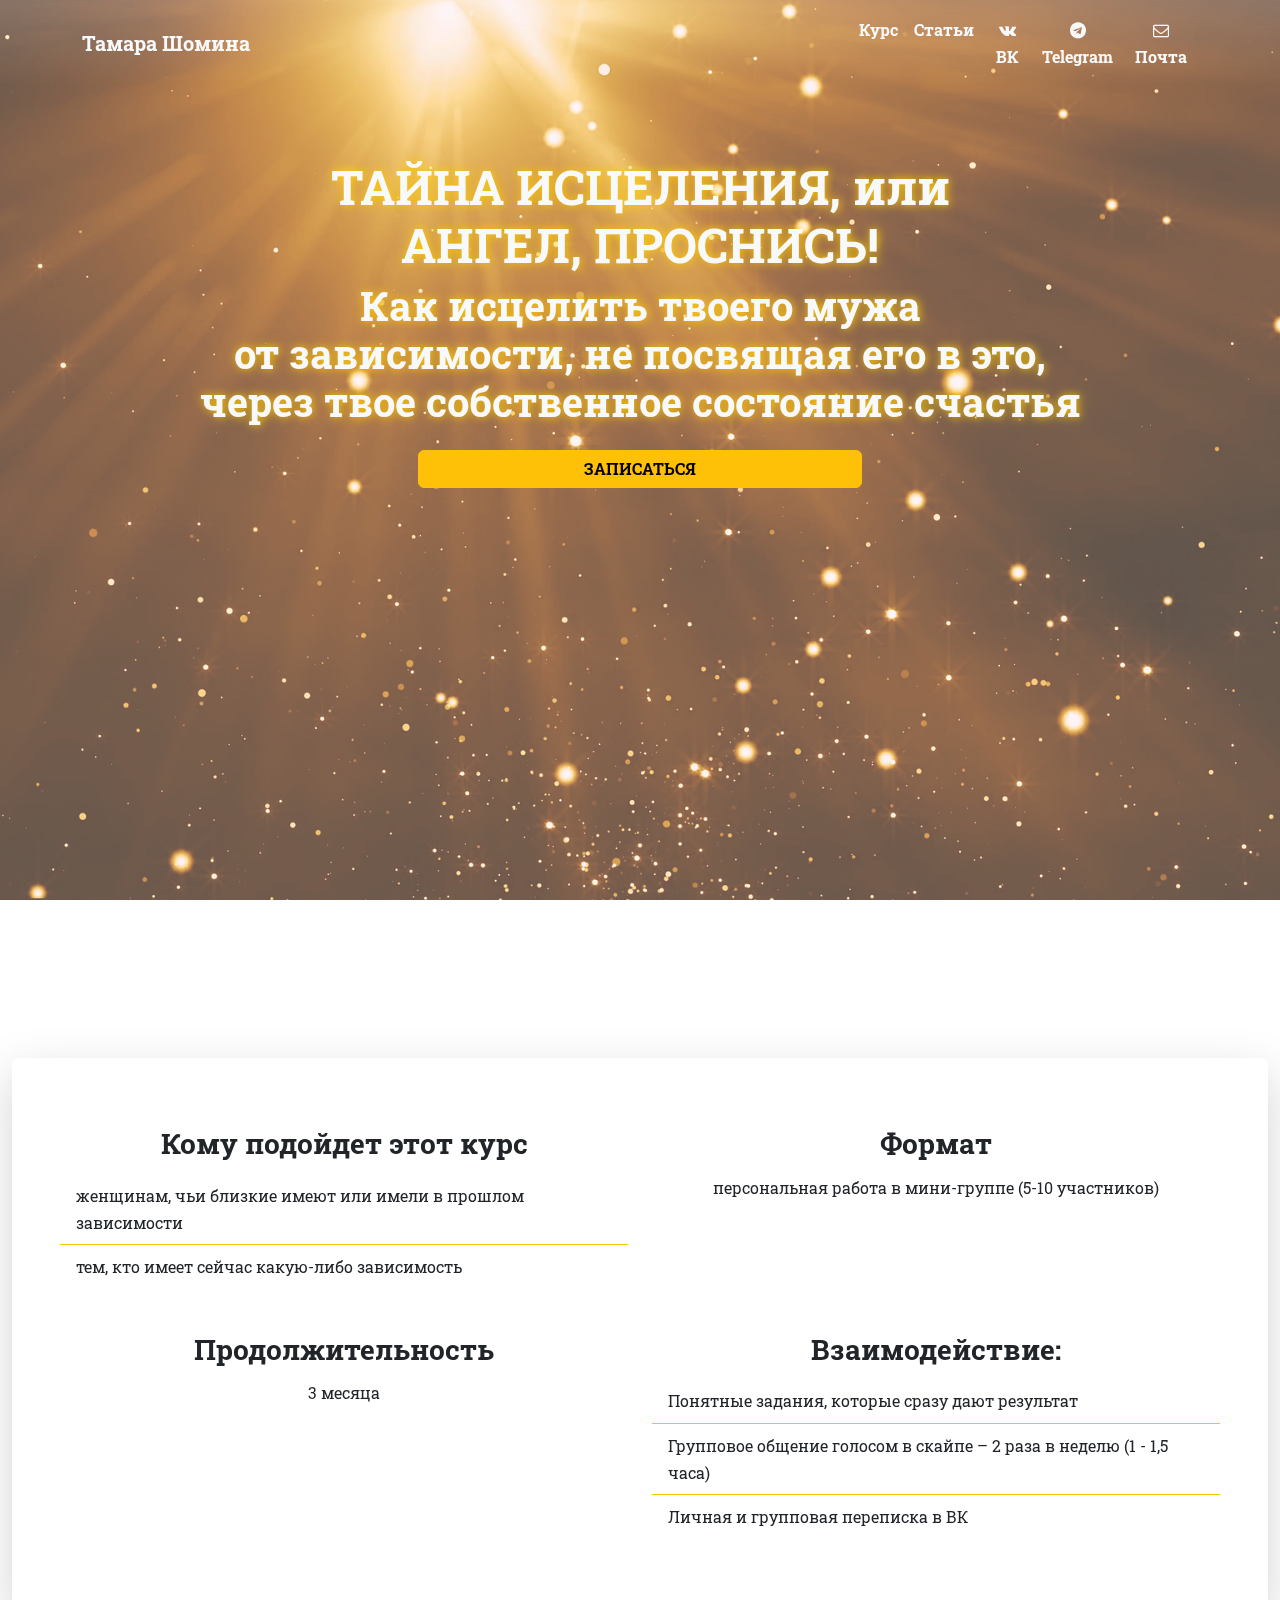
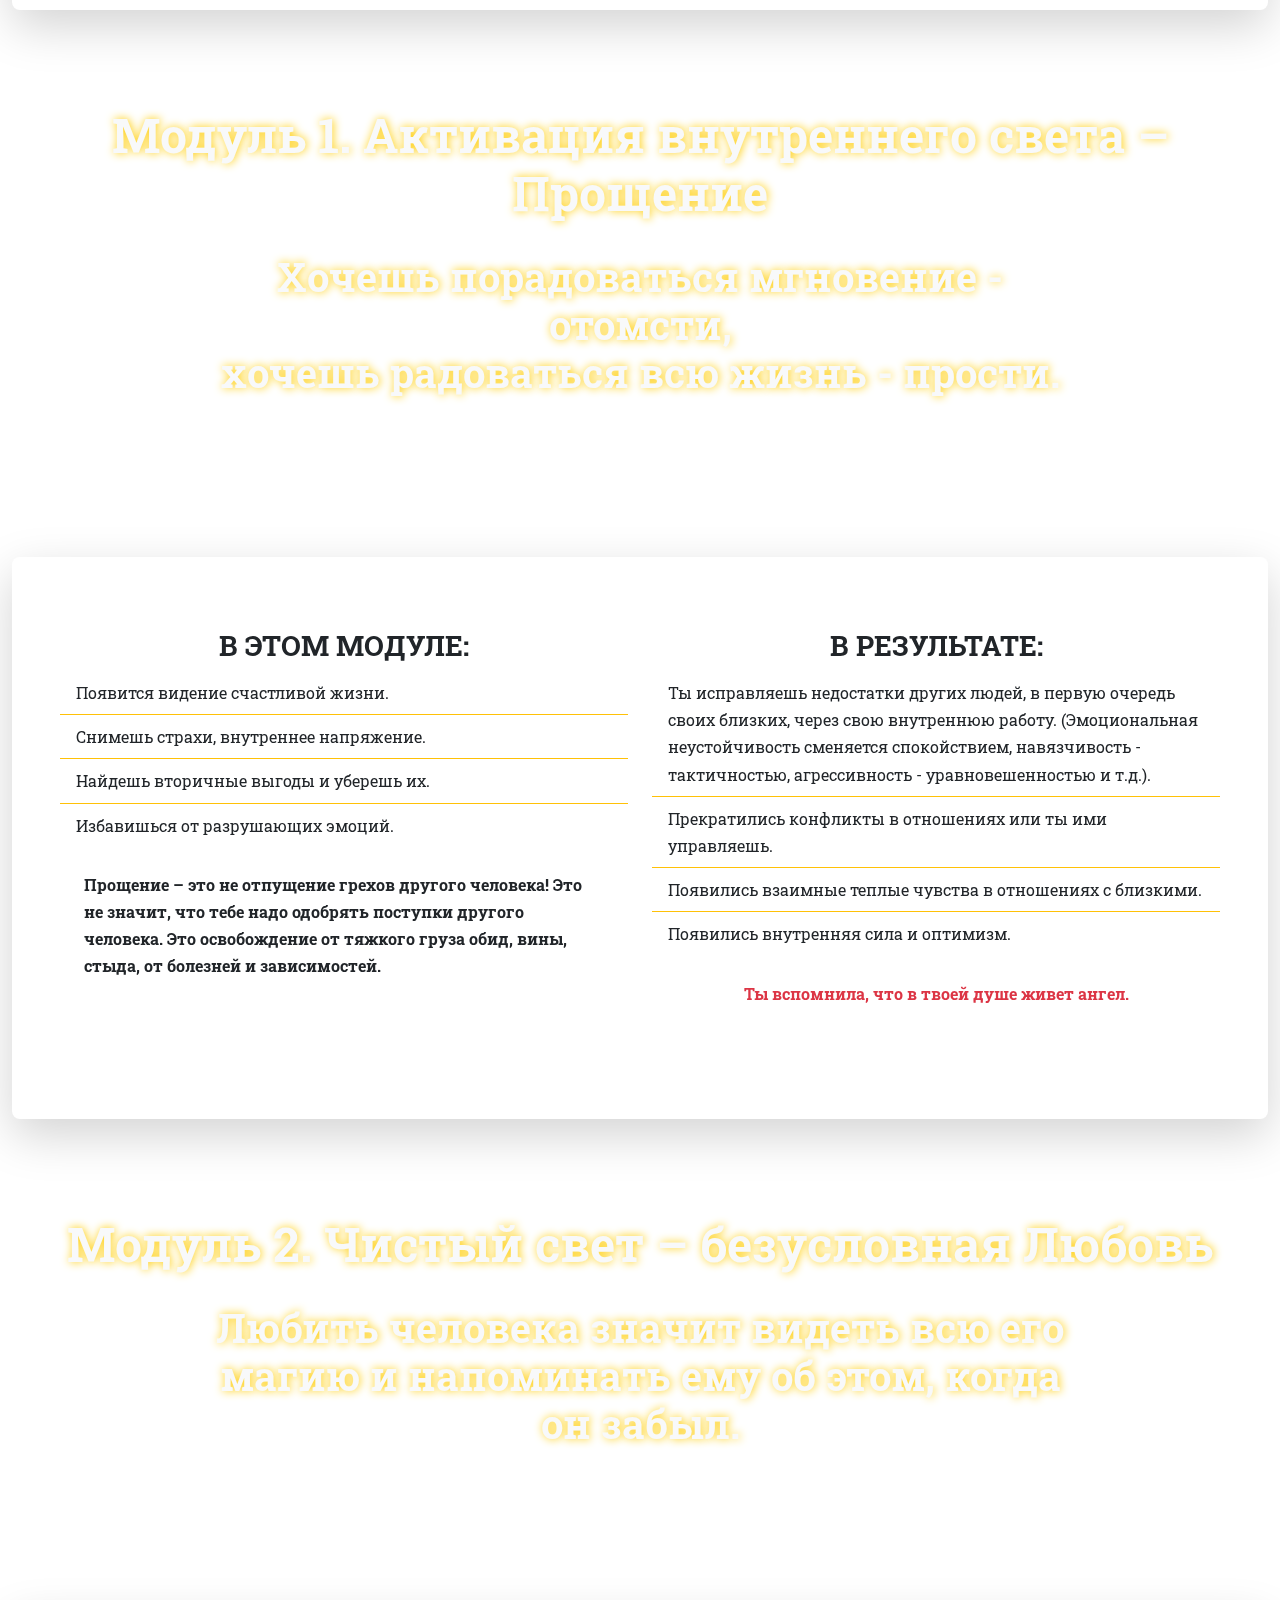
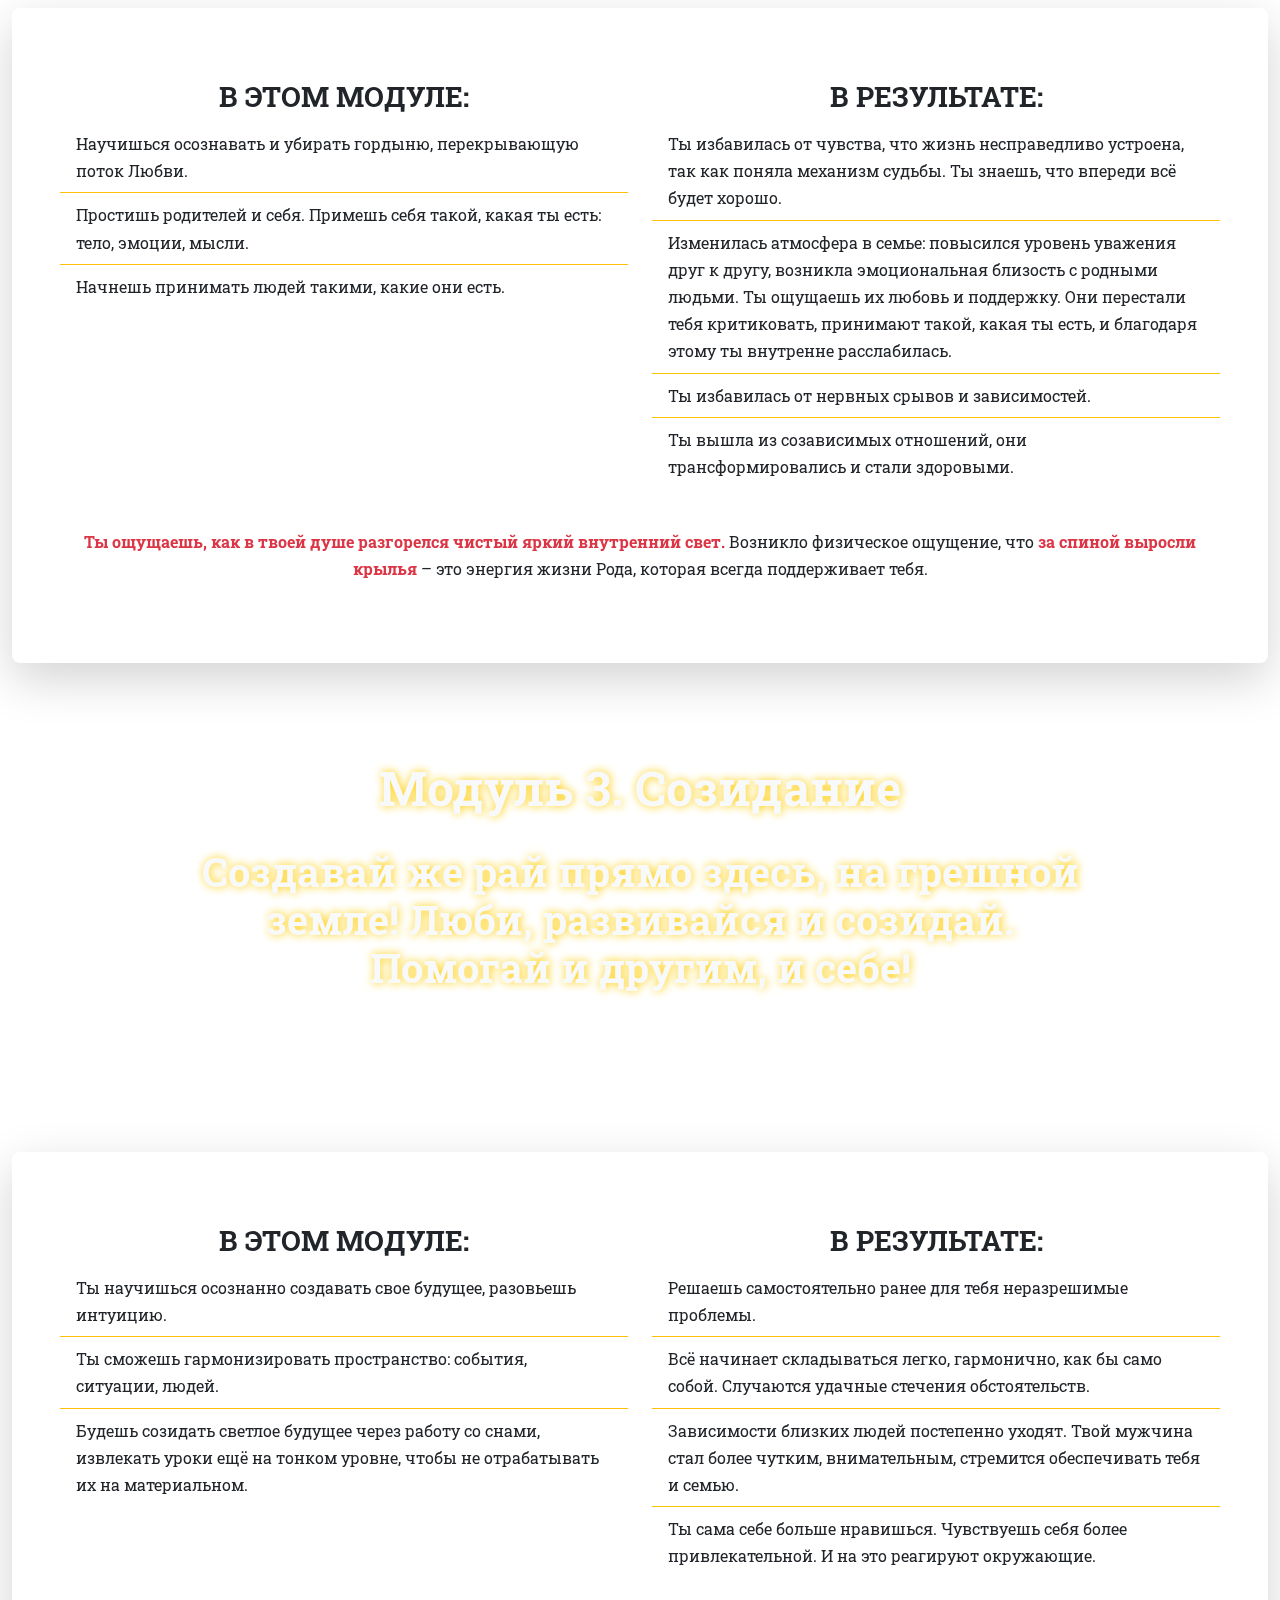
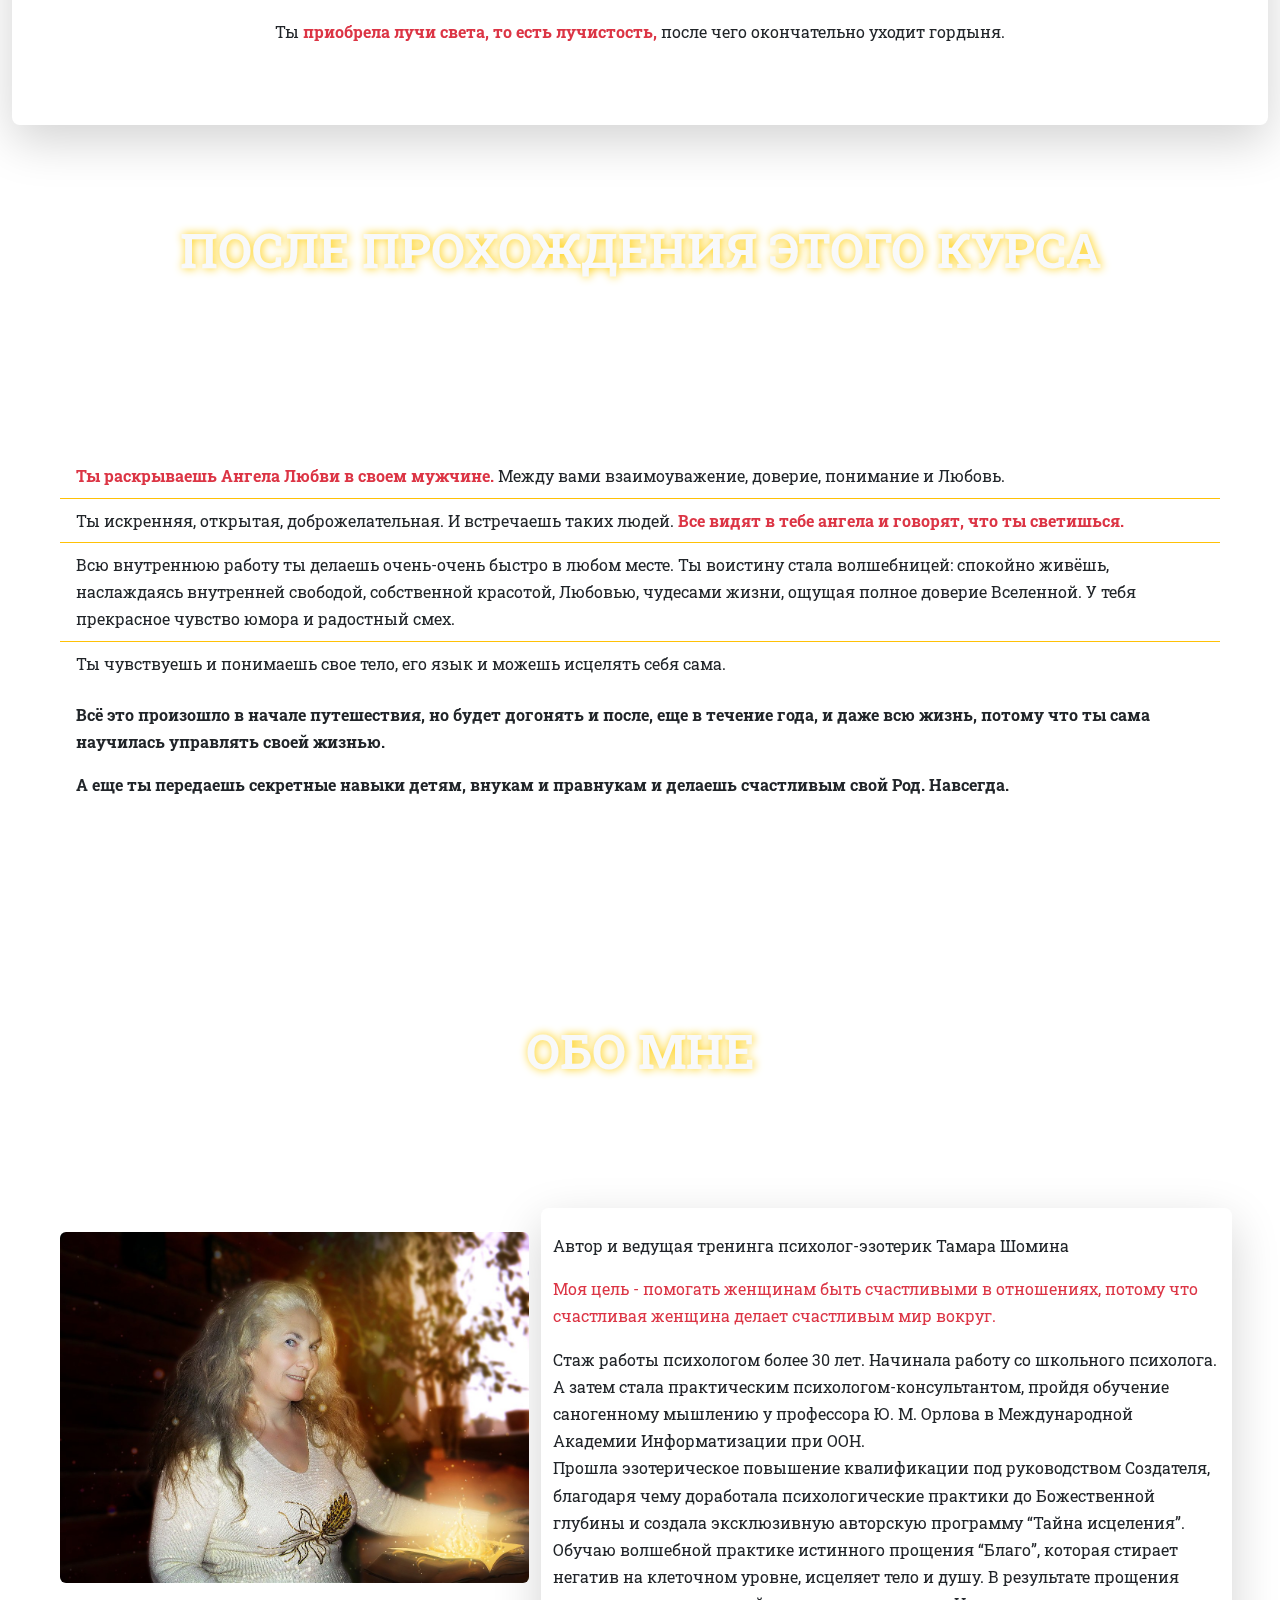
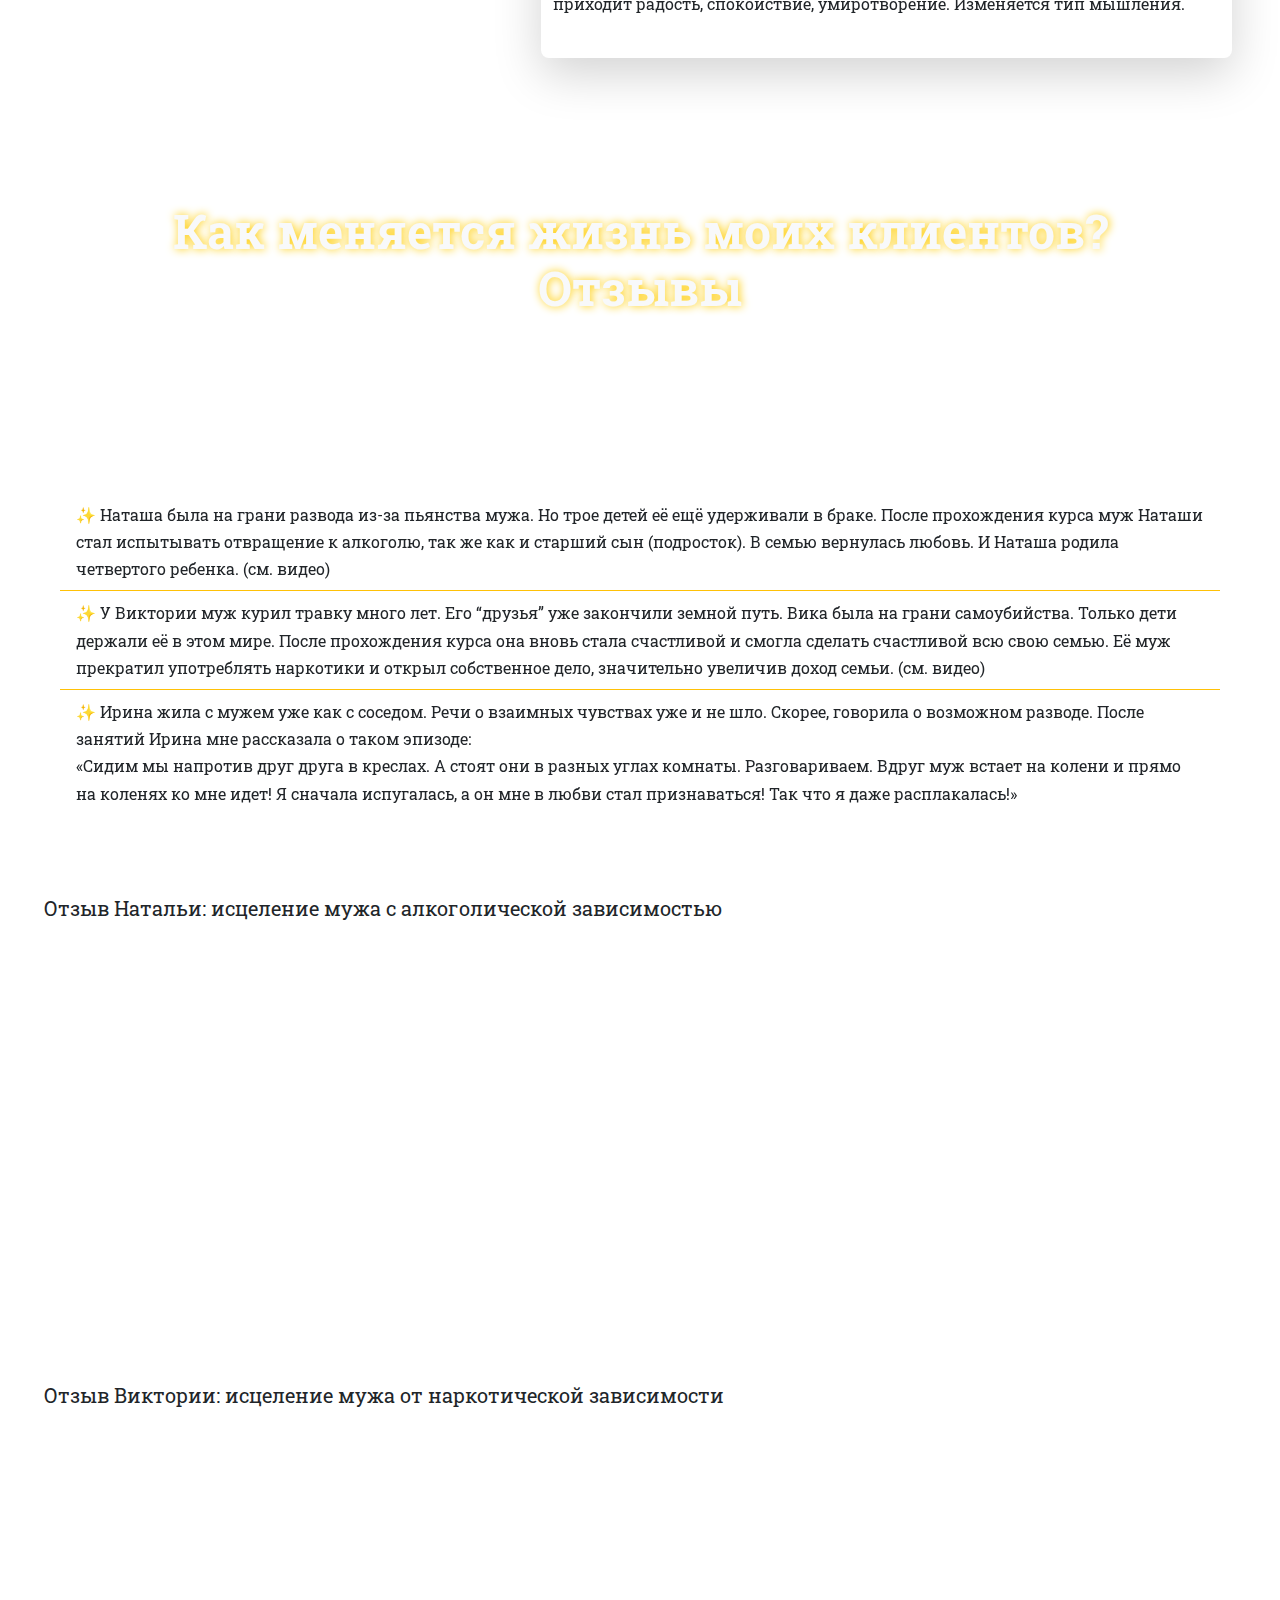
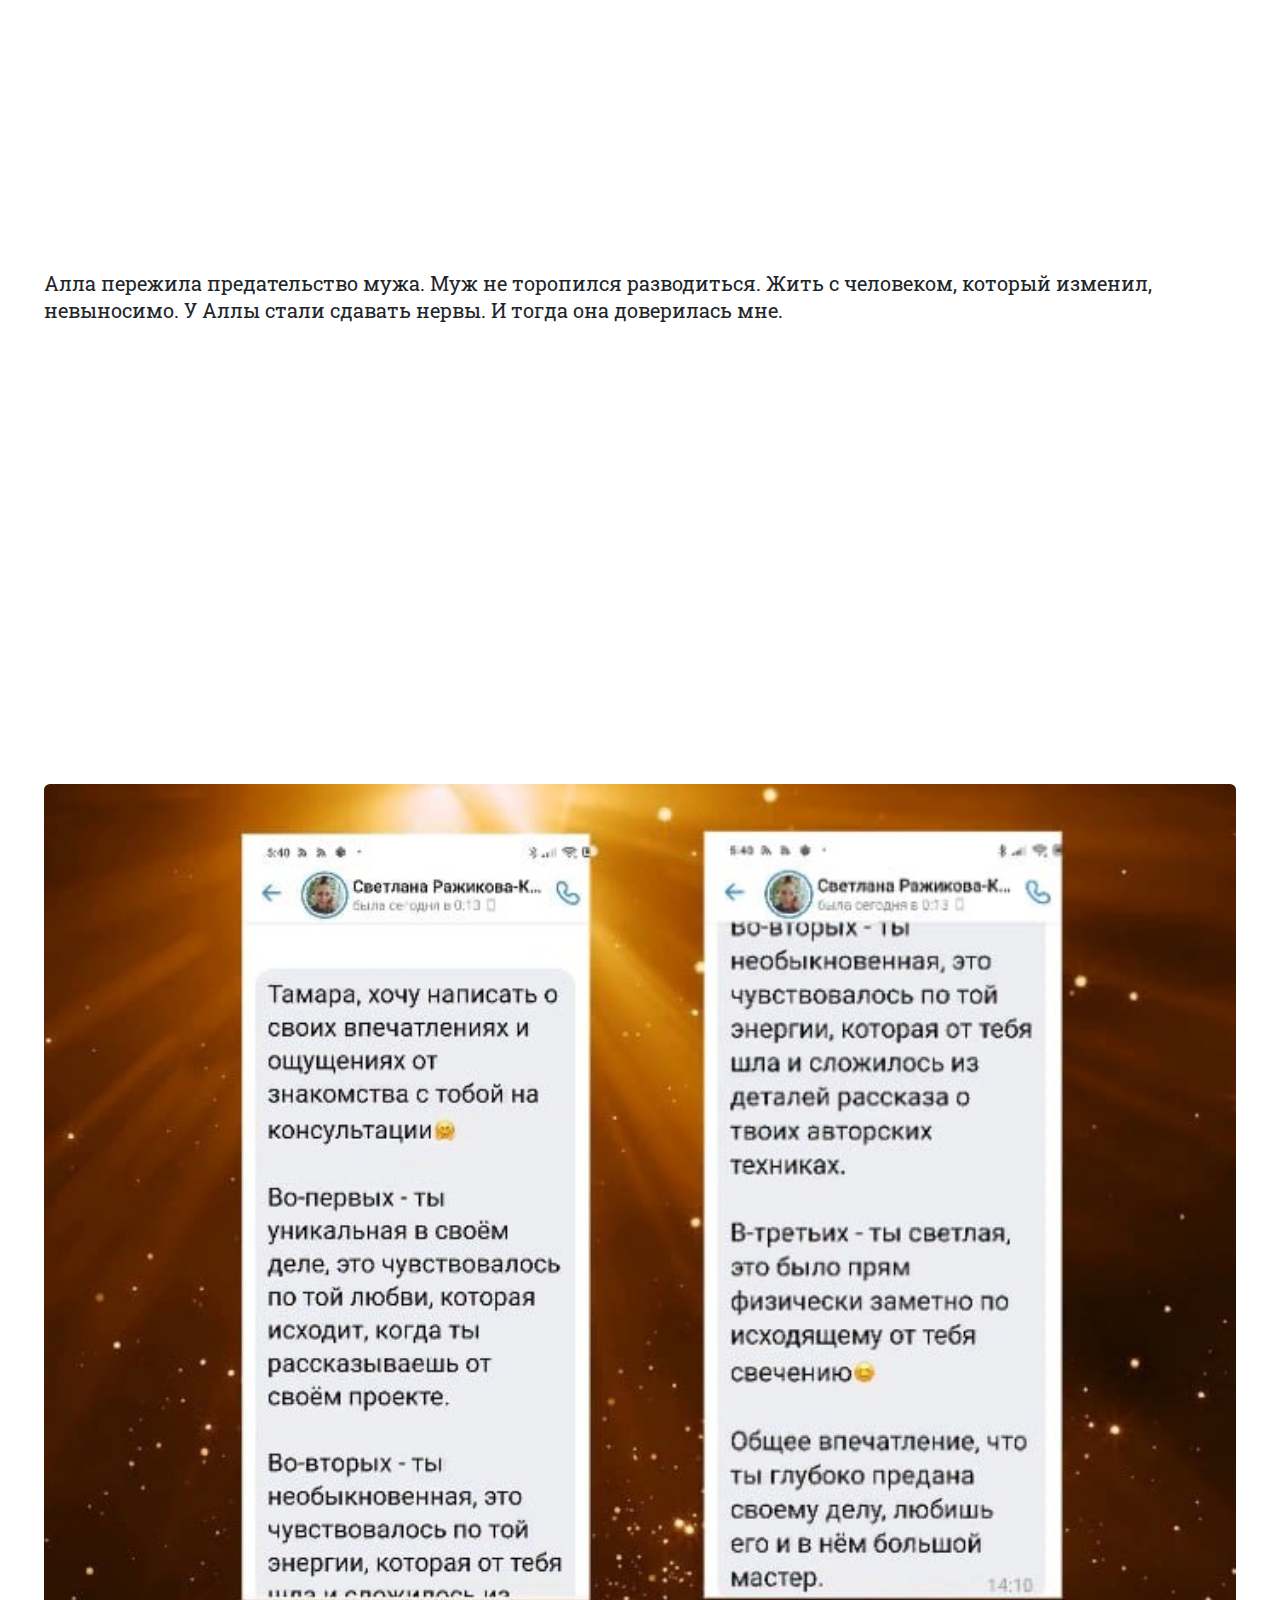
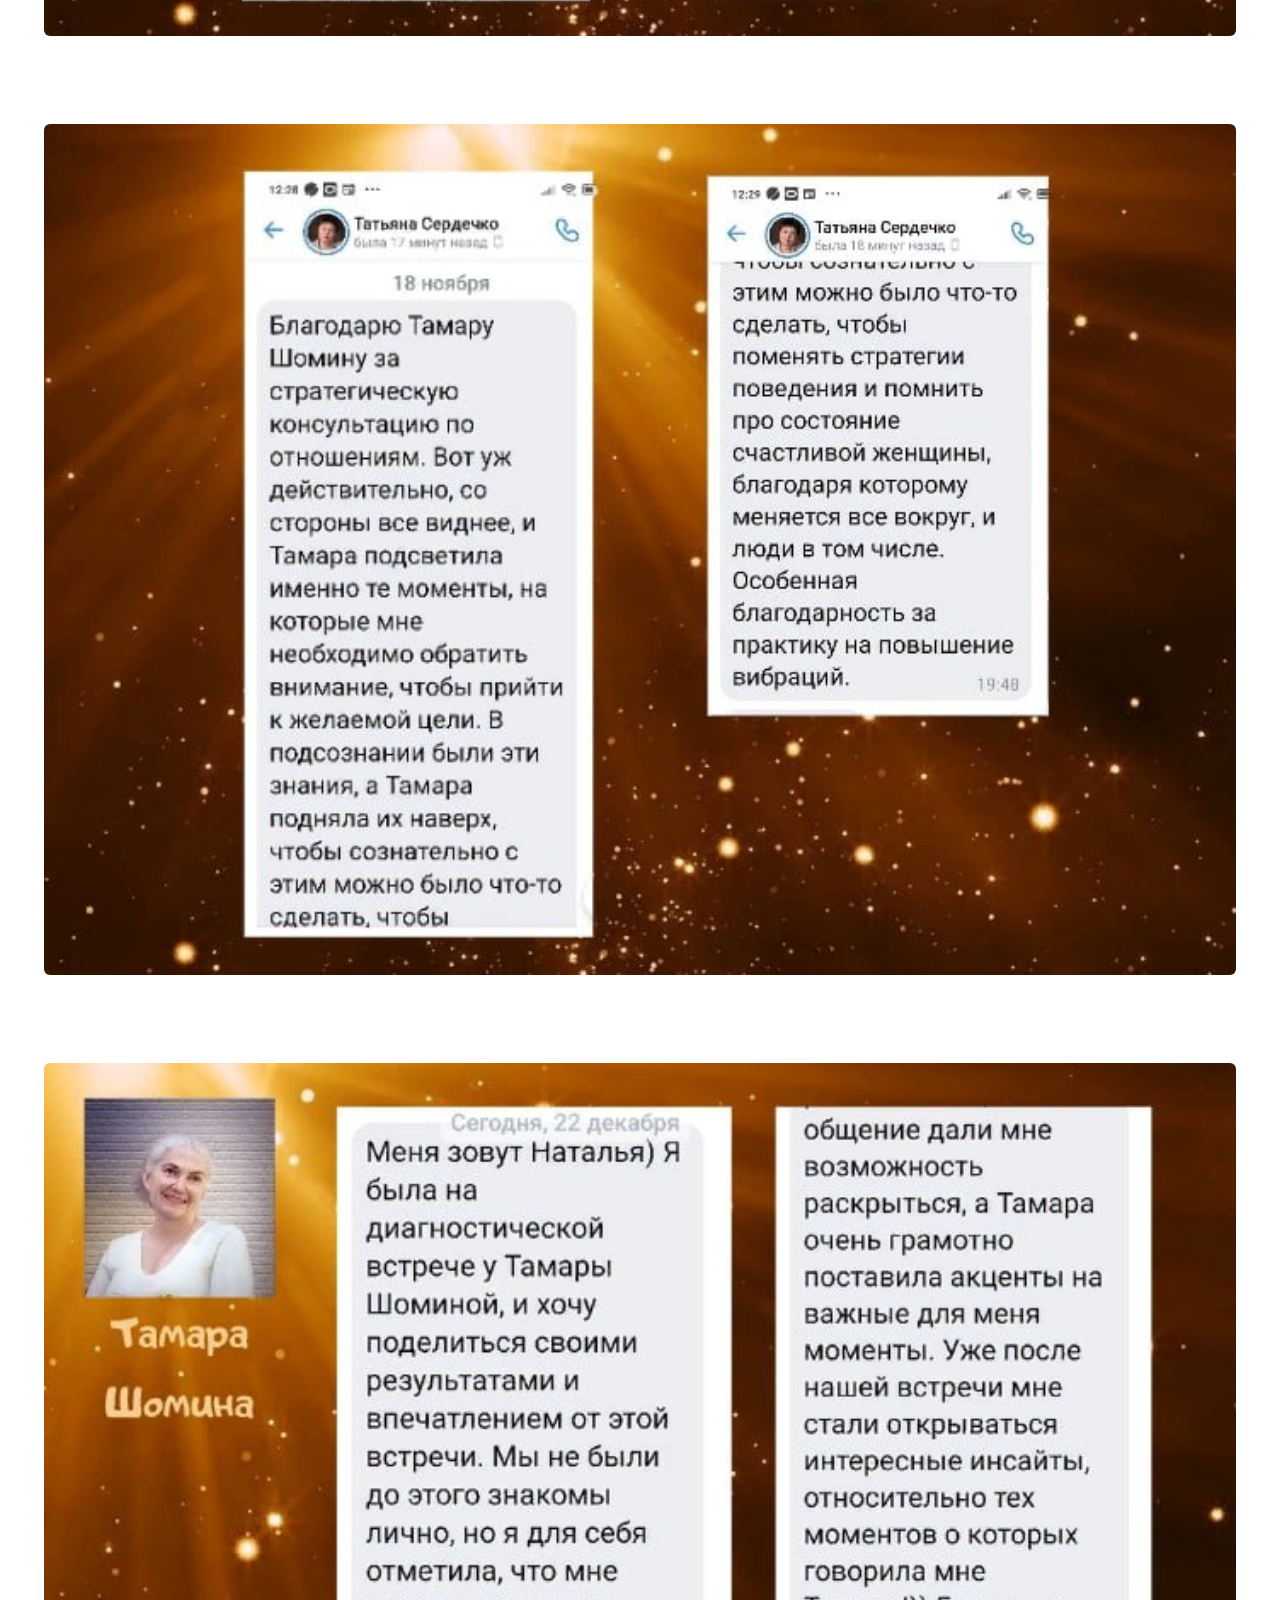
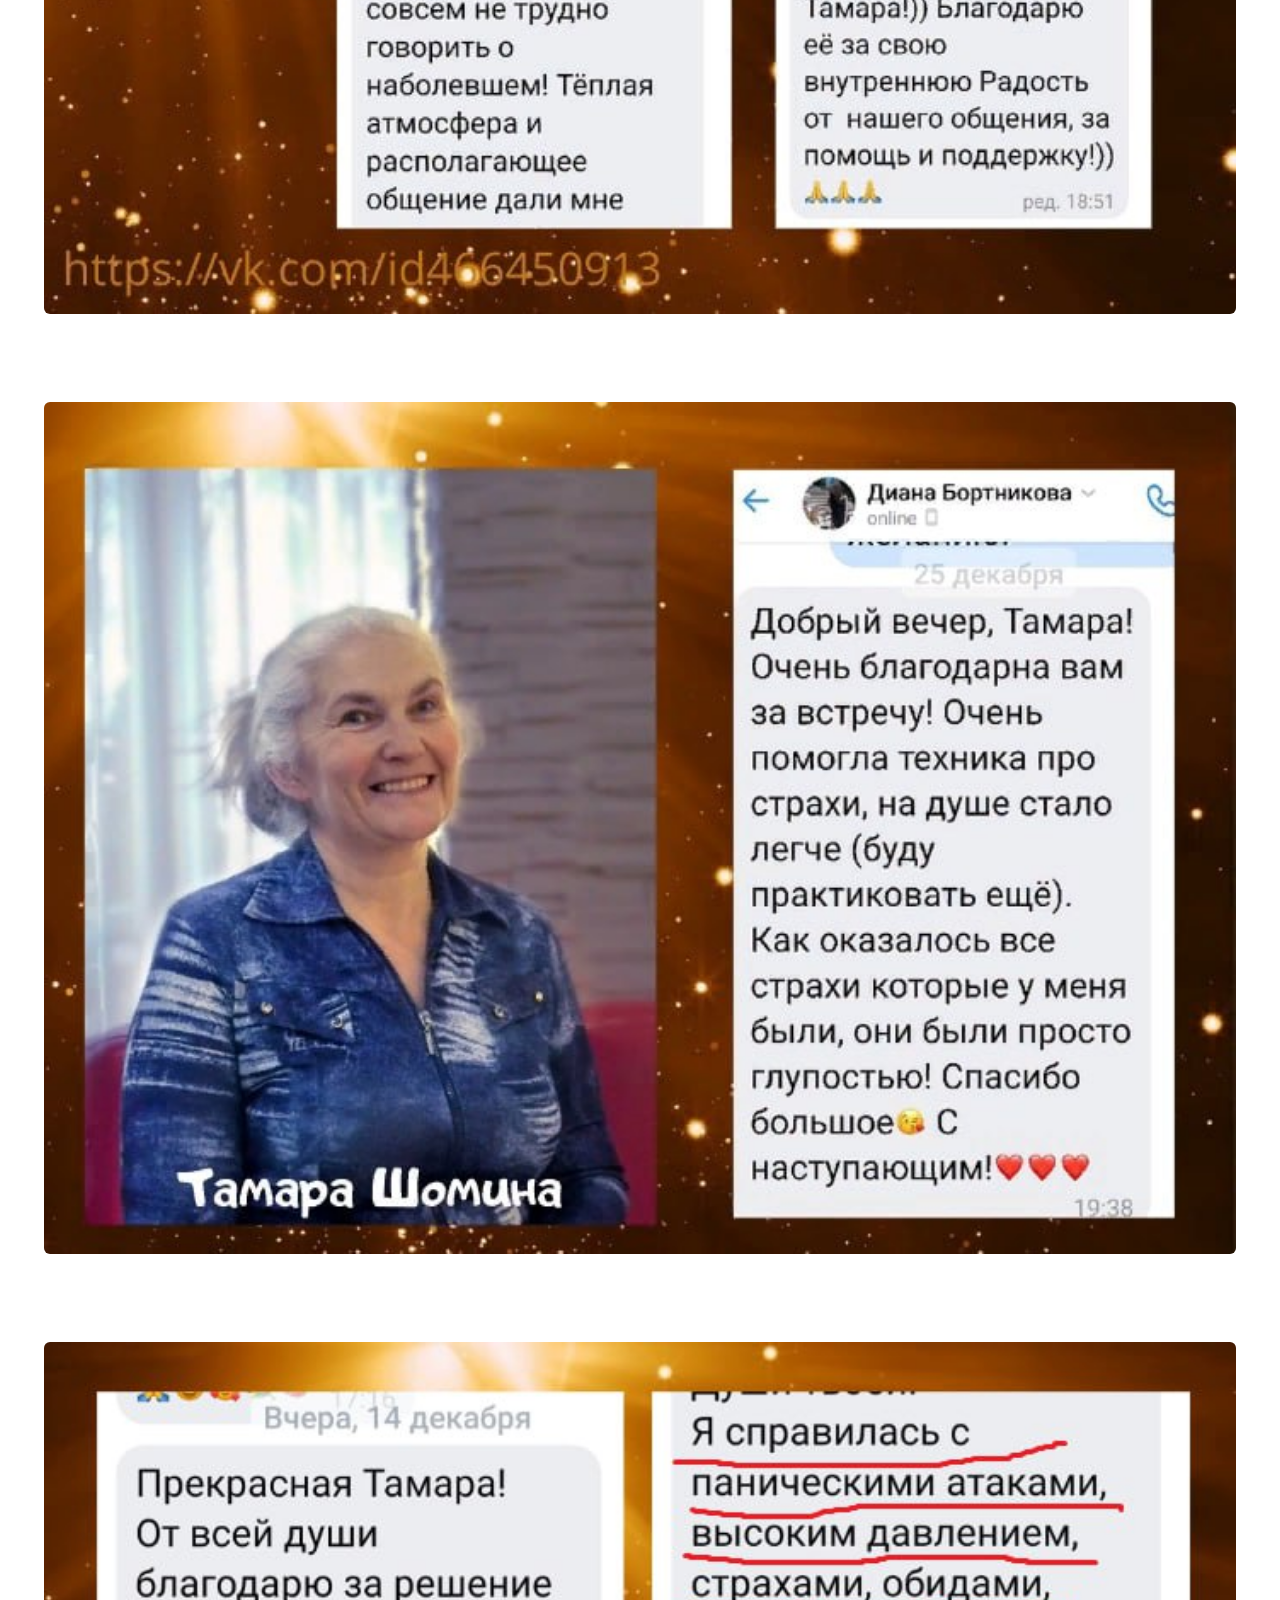
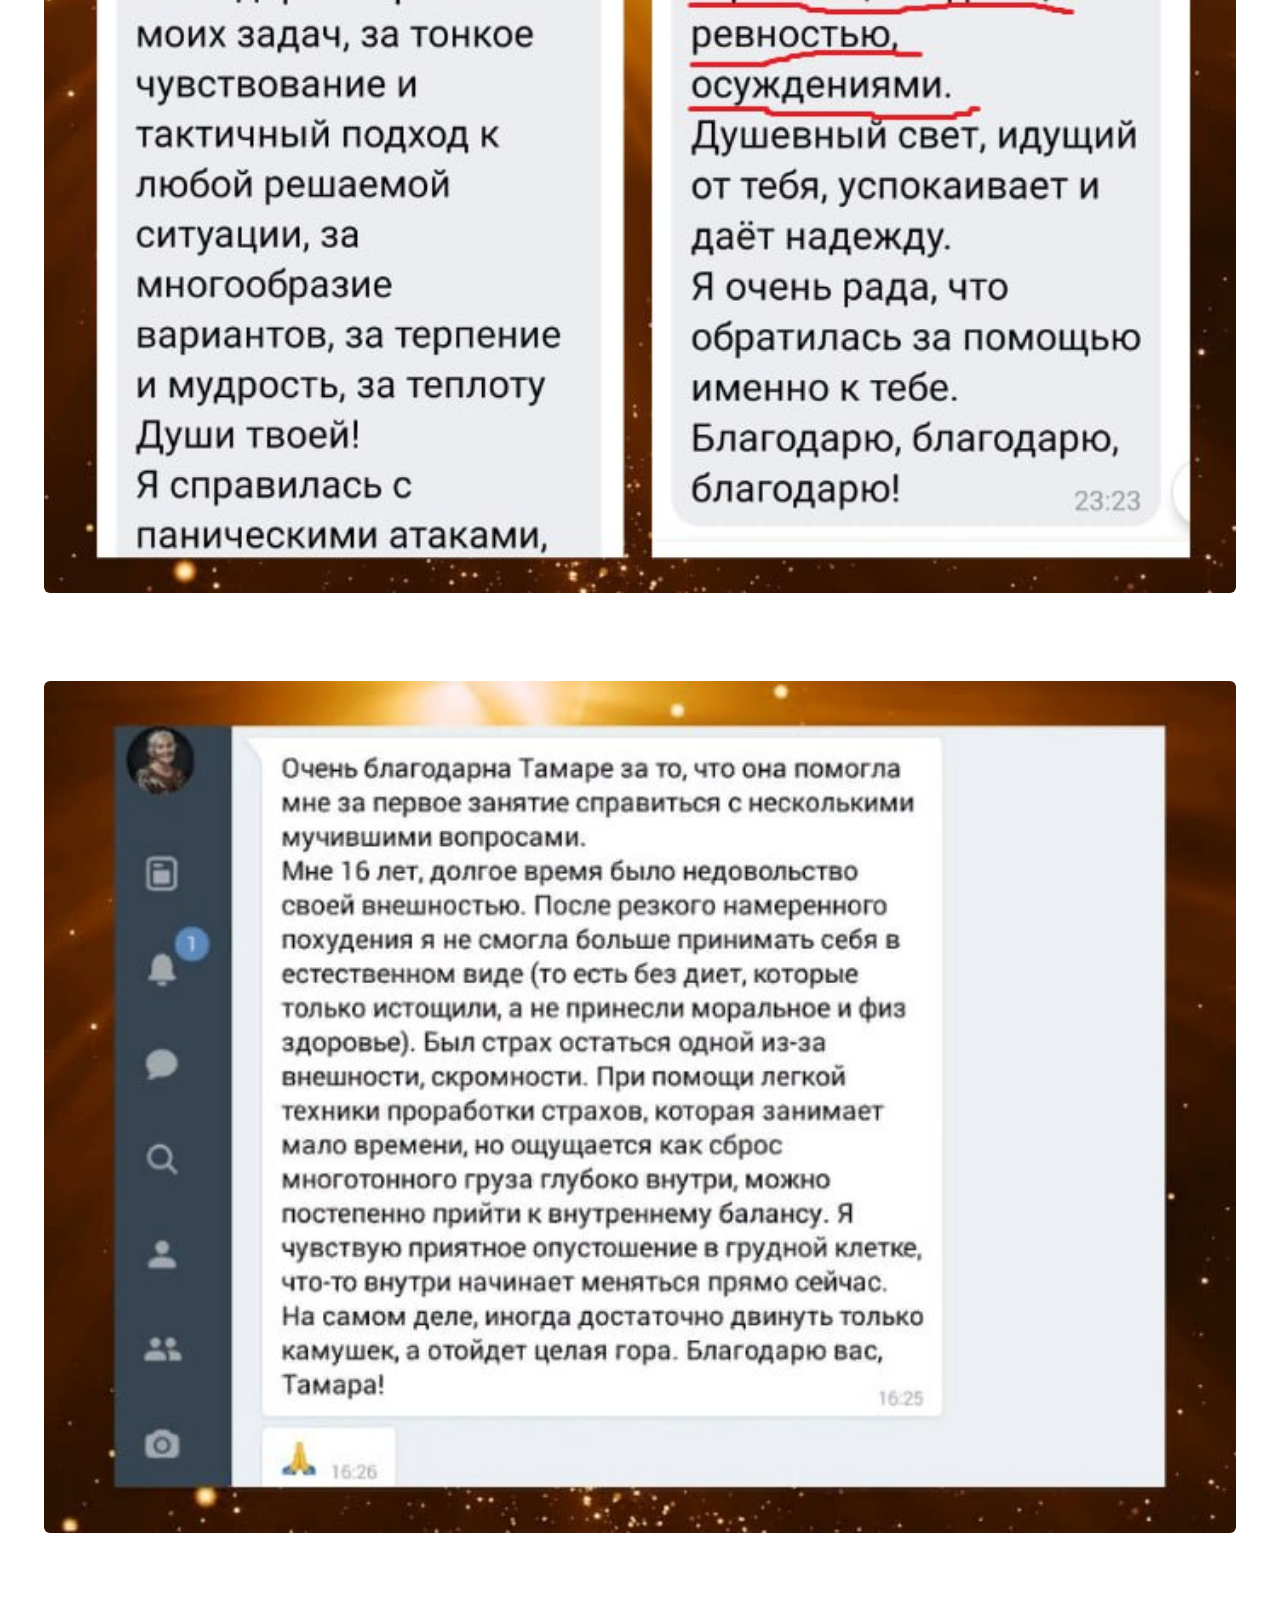
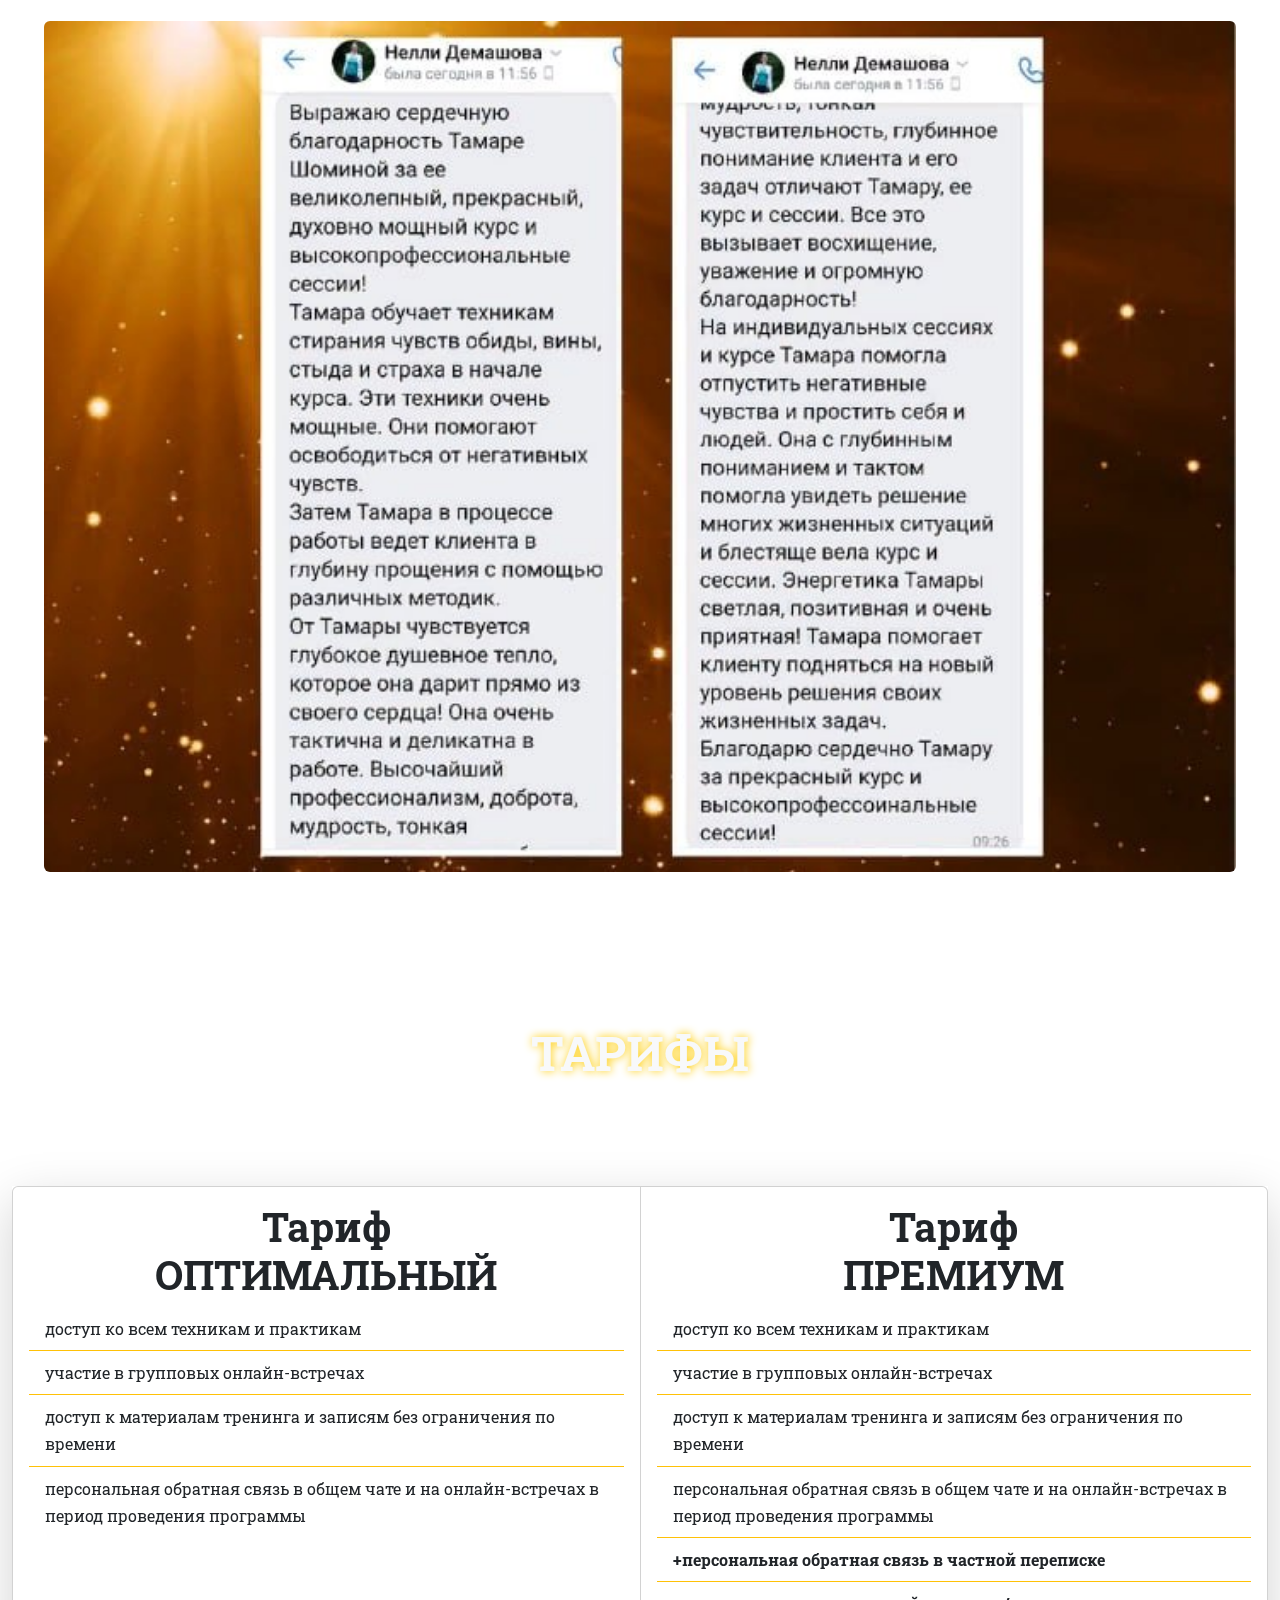
==== commit b3954a18: "done" ====
--- a/index.html
+++ b/index.html
@@ -13,7 +13,7 @@
   <link rel="icon" href="/favicon.ico" type="image/x-icon" />
   <link rel="shortcut icon" href="/favicon.ico" type="image/x-icon" />
   <link href="https://fonts.googleapis.com/css2?family=Roboto+Slab:wght@100;200;300;400;500;600;700;800;900&display=swap" rel="stylesheet">
-  <link href="css/style.css?ver=1.9" id="style-css" media="all" rel="stylesheet" type="text/css">
+  <link href="css/style.css?ver=2.0" id="style-css" media="all" rel="stylesheet" type="text/css">
   <link href="css/bootstrap.min.css?ver=0.1" id="style-css" media="all" rel="stylesheet" type="text/css">
   <!-- Yandex.Metrika counter -->
   <script type="text/javascript" >
@@ -61,17 +61,17 @@
         </li>
         <li class="nav-item">
           <a class="nav-link fw-bold text-light" aria-current="page" href="https://vk.com/id466450913">
-            <i class="fa fl fa-vk" aria-hidden="true"></i>
+            <i class="fa fl fa-vk" aria-hidden="true"></i> ВК
           </a>
         </li>
         <li class="nav-item">
           <a class="nav-link fw-bold text-light" href="https://t.me/TomaShomina">
-            <i class="fa fa-telegram" aria-hidden="true"></i>
+            <i class="fa fa-telegram" aria-hidden="true"></i> Telegram
           </a>
         </li>
         <li class="nav-item">
           <a class="nav-link fw-bold text-light" href="mailto:TomaShomina@yandex.ru">
-            <i class="fa fa-envelope-o" aria-hidden="true"></i>
+            <i class="fa fa-envelope-o" aria-hidden="true"></i> Почта
           </a>
         </li>
       </ul>
@@ -394,14 +394,20 @@
 
 <div class="container-fluid py-5">
   <ul class="list-group list-group-horizontal" style="justify-content: center;">
+    <li class="list-group-item bg-transparent"><a class="p-3 display-6 text-light" href="/">
+      Курс
+    </a></li>
     <li class="list-group-item bg-transparent"><a class="p-3 display-6 text-light" href="https://vk.com/id466450913">
-      <i class="fa fl fa-vk" aria-hidden="true"></i>
+      Статьи
+    </a></li>
+    <li class="list-group-item bg-transparent"><a class="p-3 display-6 text-light" href="https://vk.com/id466450913">
+      <i class="fa fl fa-vk" aria-hidden="true"></i> ВК
     </a></li>
     <li class="list-group-item bg-transparent"><a class="p-3 display-6 text-light" href="https://t.me/TomaShomina">
-      <i class="fa fa-telegram" aria-hidden="true"></i>
+      <i class="fa fa-telegram" aria-hidden="true"></i> Telegram
     </a></li>
     <li class="list-group-item bg-transparent"><a class="p-3 display-6 text-light" href="mailto:TomaShomina@yandex.ru">
-      <i class="fa fa-envelope-o" aria-hidden="true"></i>
+      <i class="fa fa-envelope-o" aria-hidden="true"></i> Почта
     </a></li>
   </ul>
 </div>
--- a/css/style.css
+++ b/css/style.css
@@ -93,6 +93,9 @@
   height: 400px;
 }
 
+.card-img--con {object-fit: contain}
+.card-img--cov {object-fit: cover}
+
 .post-img {
   object-fit: contain;
   height: 600px;
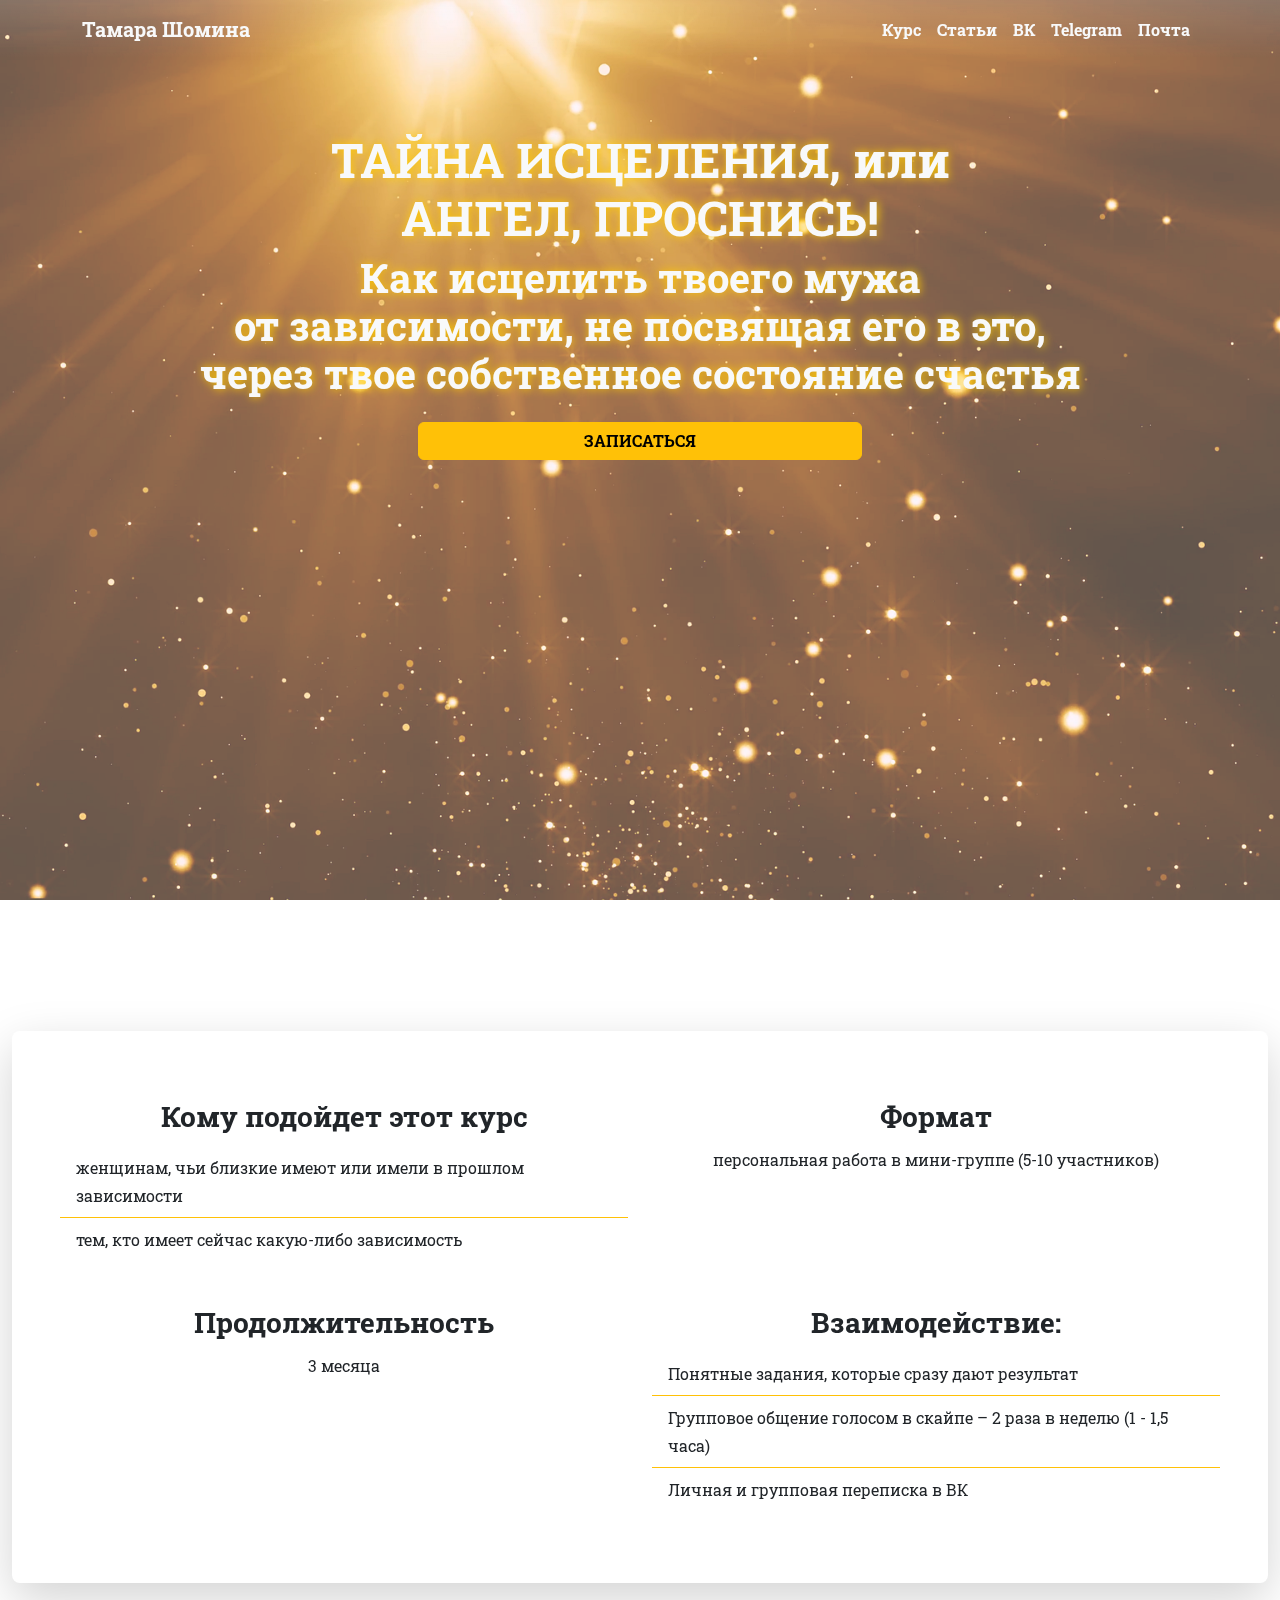
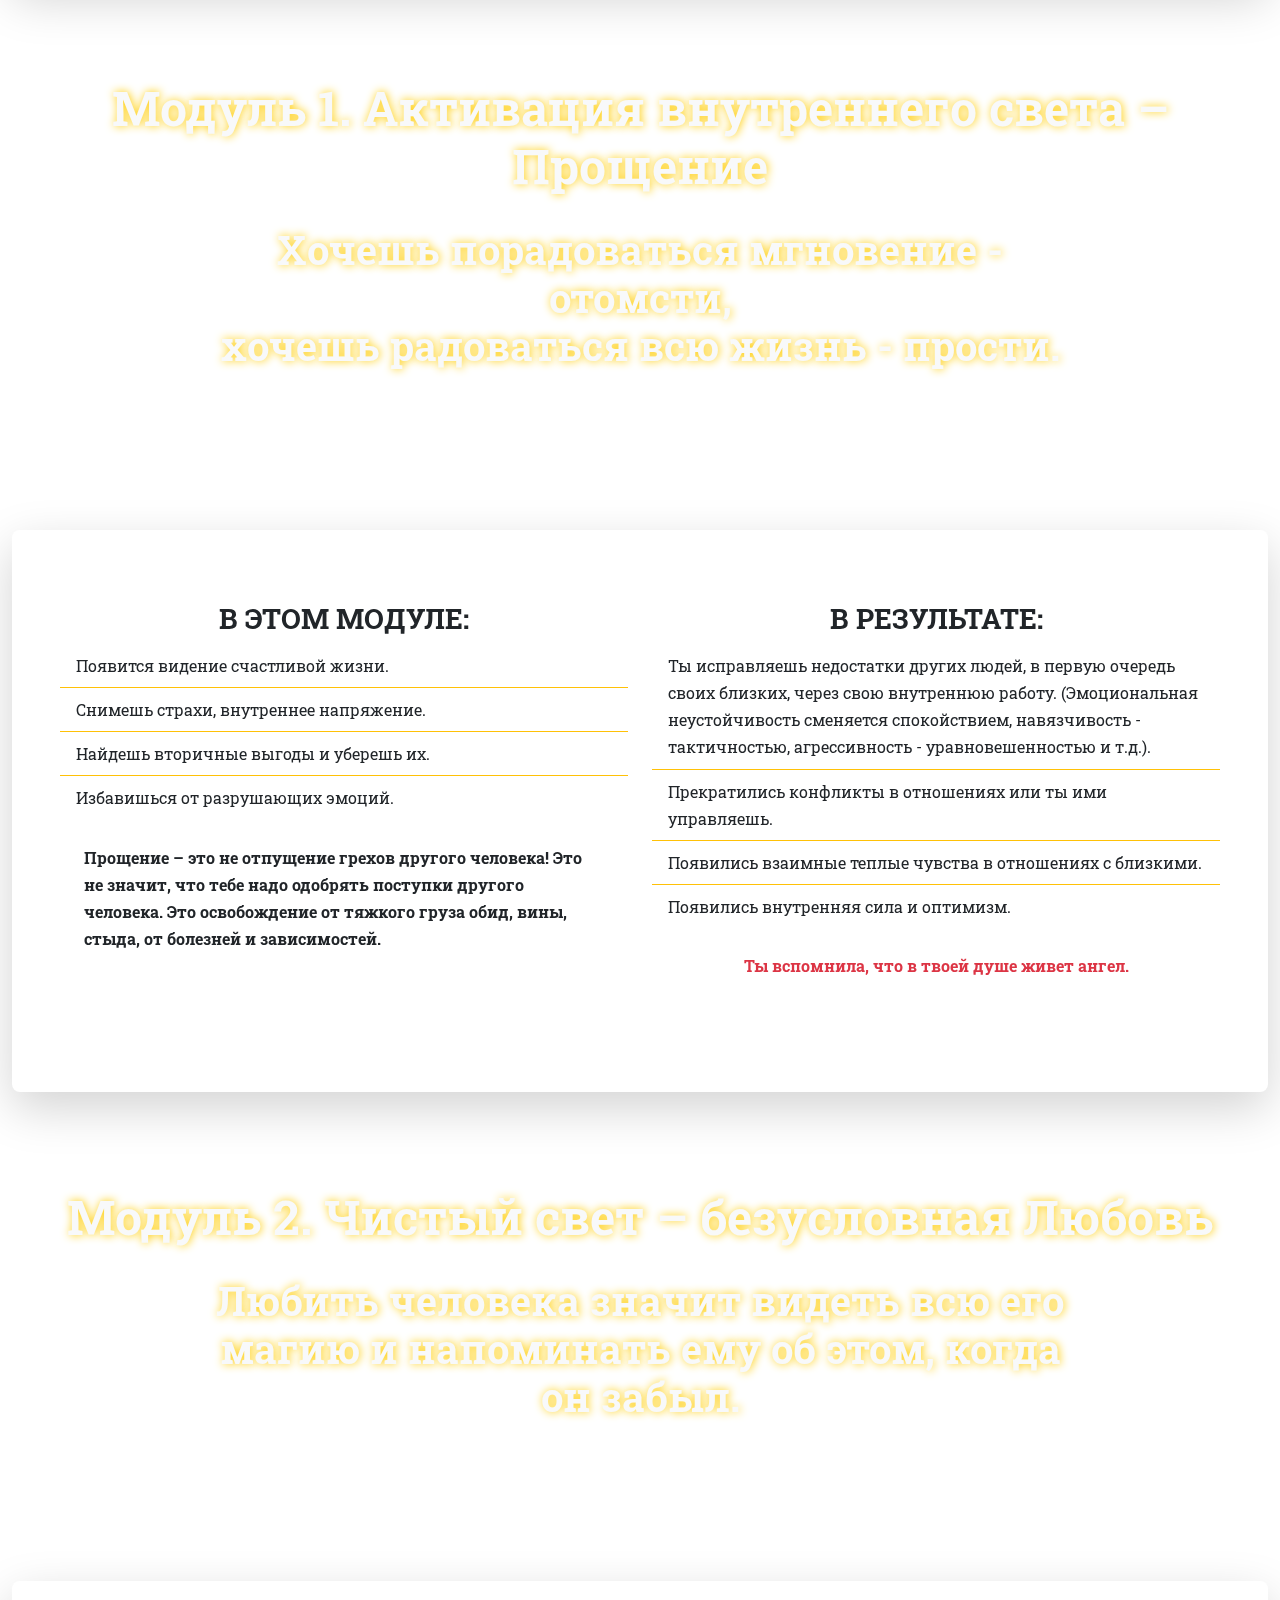
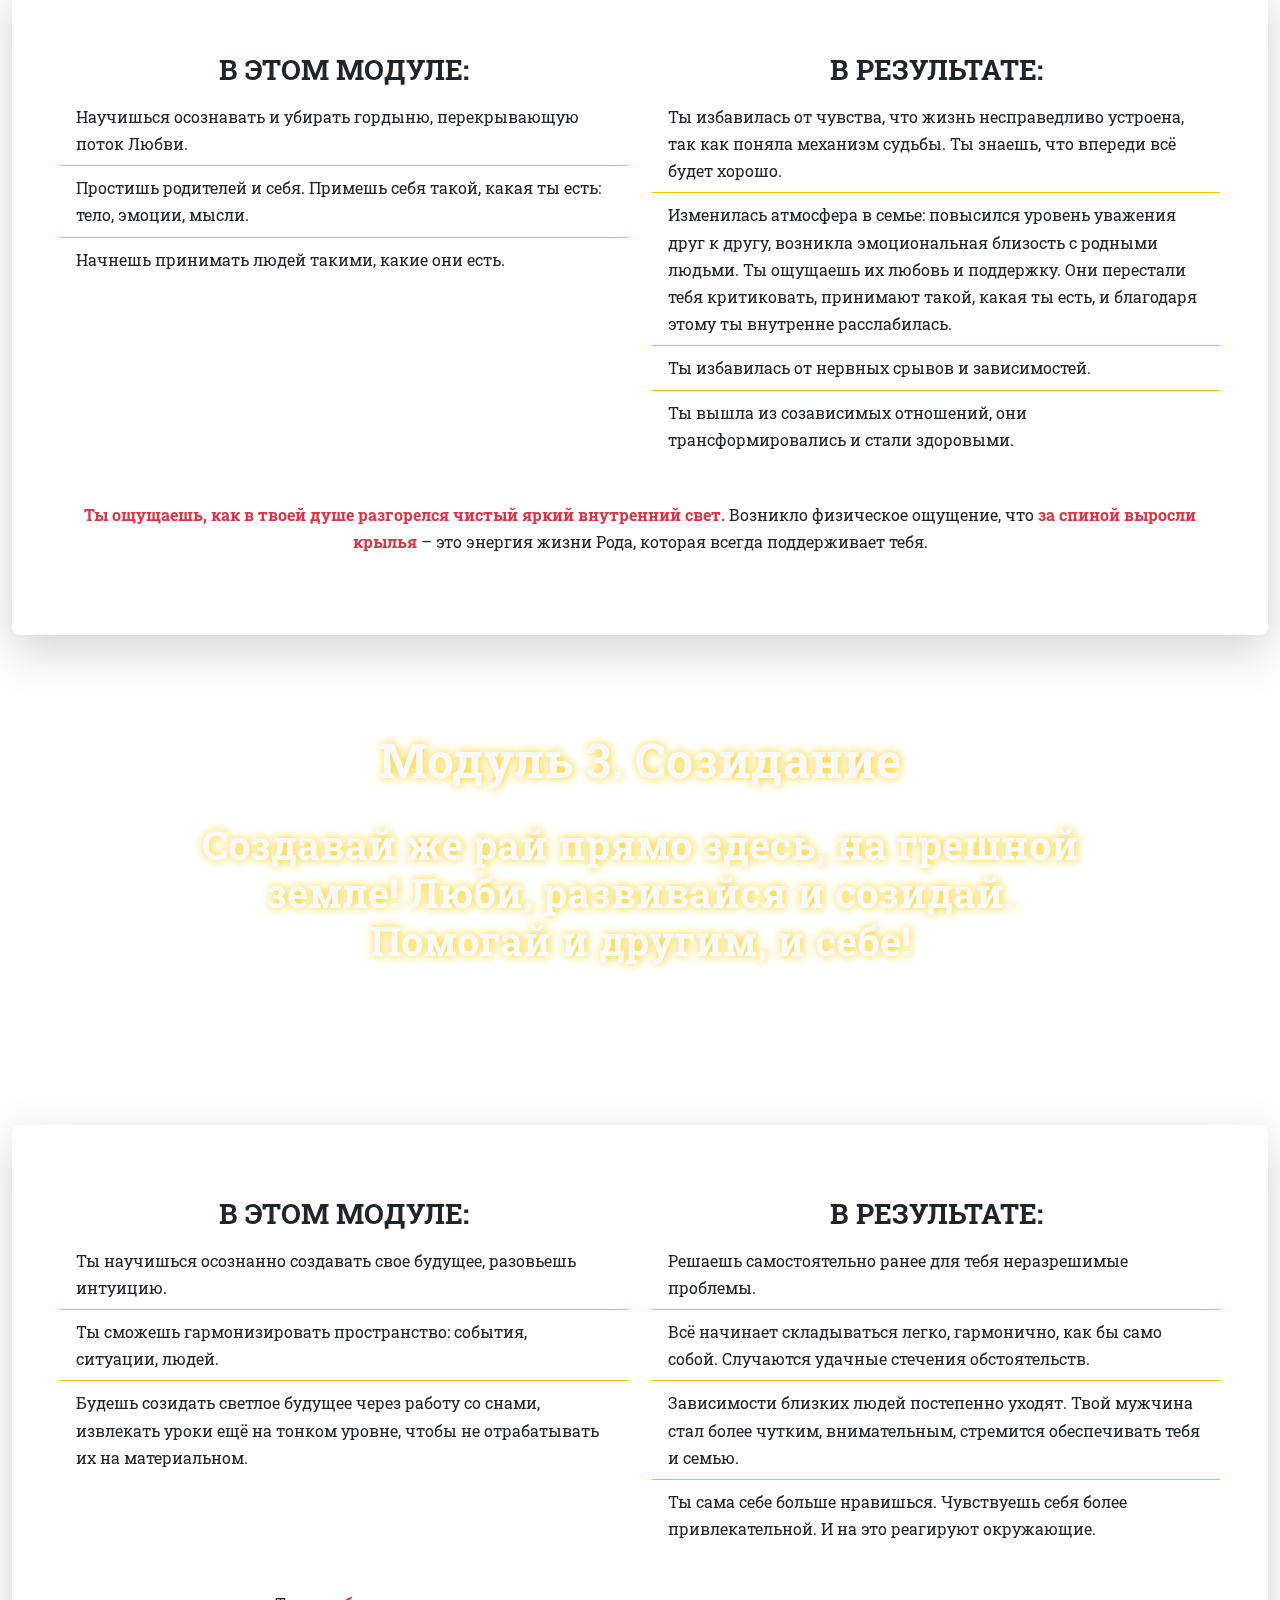
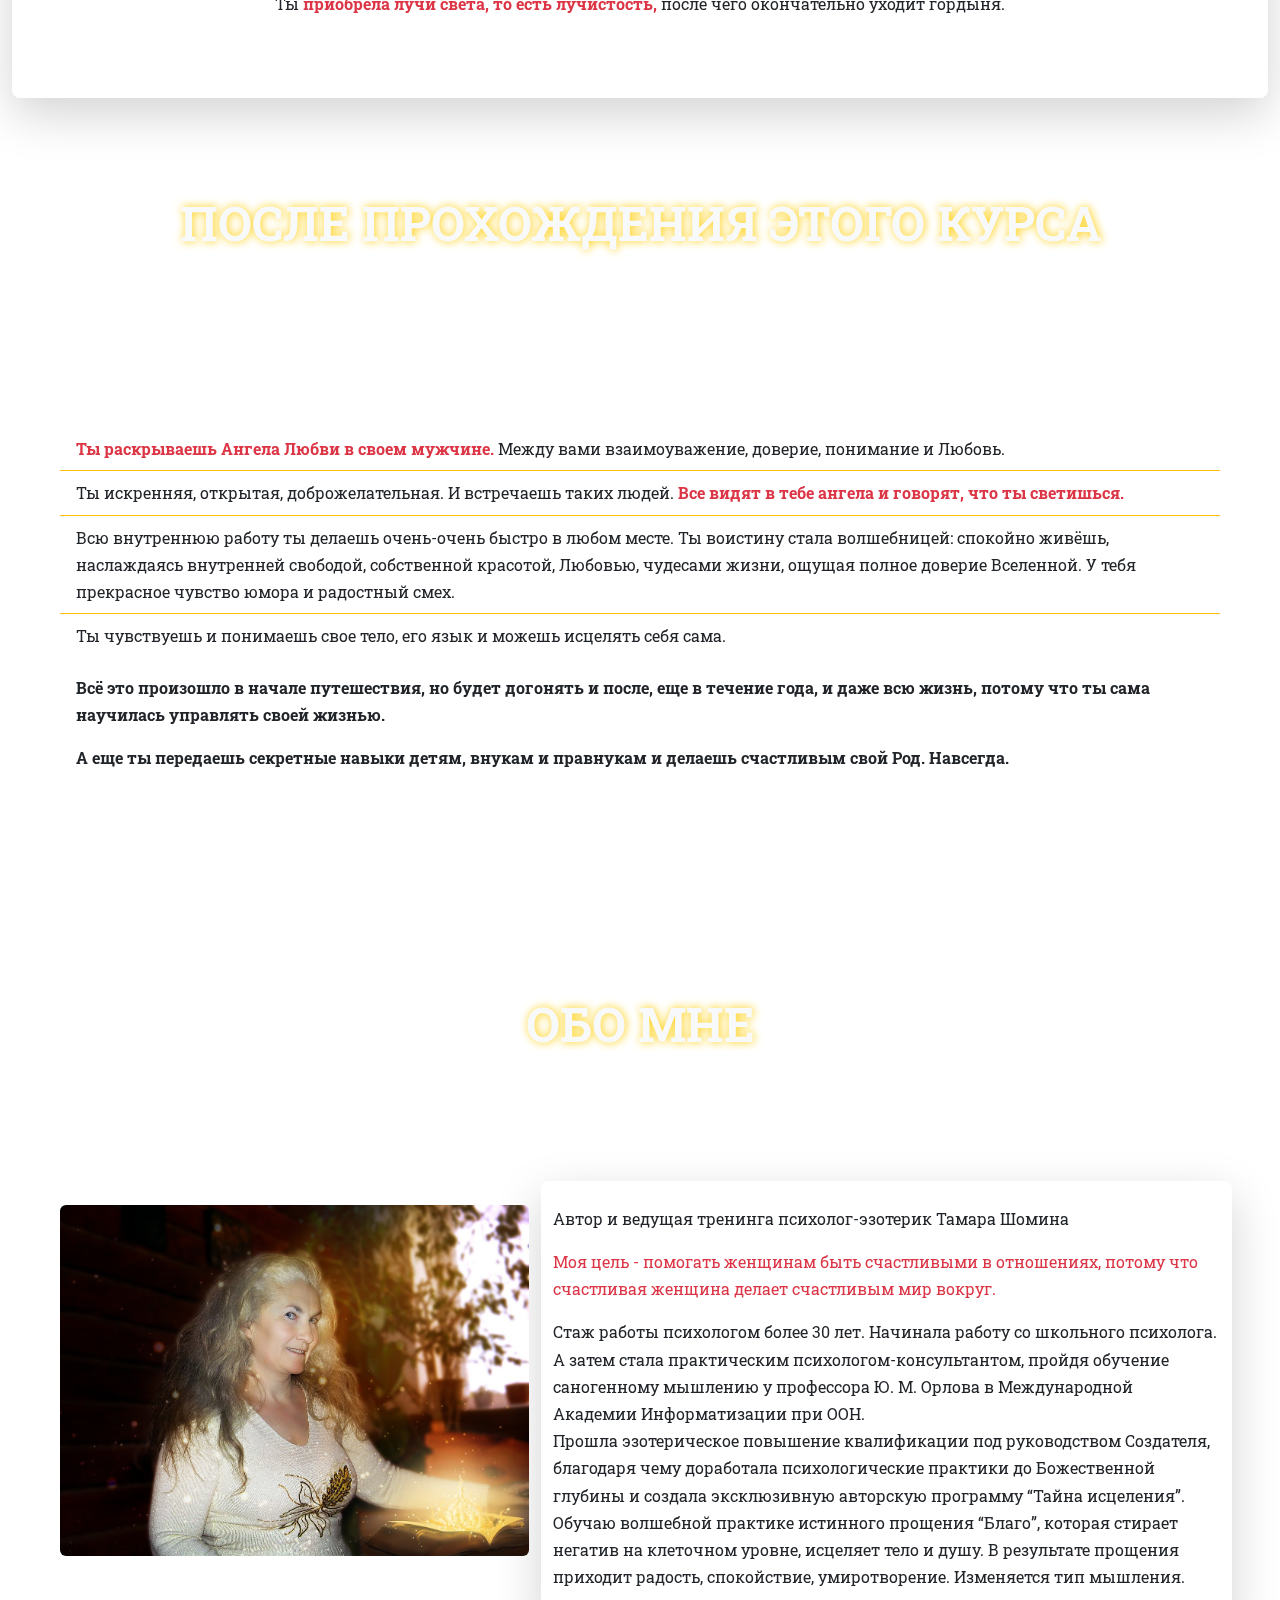
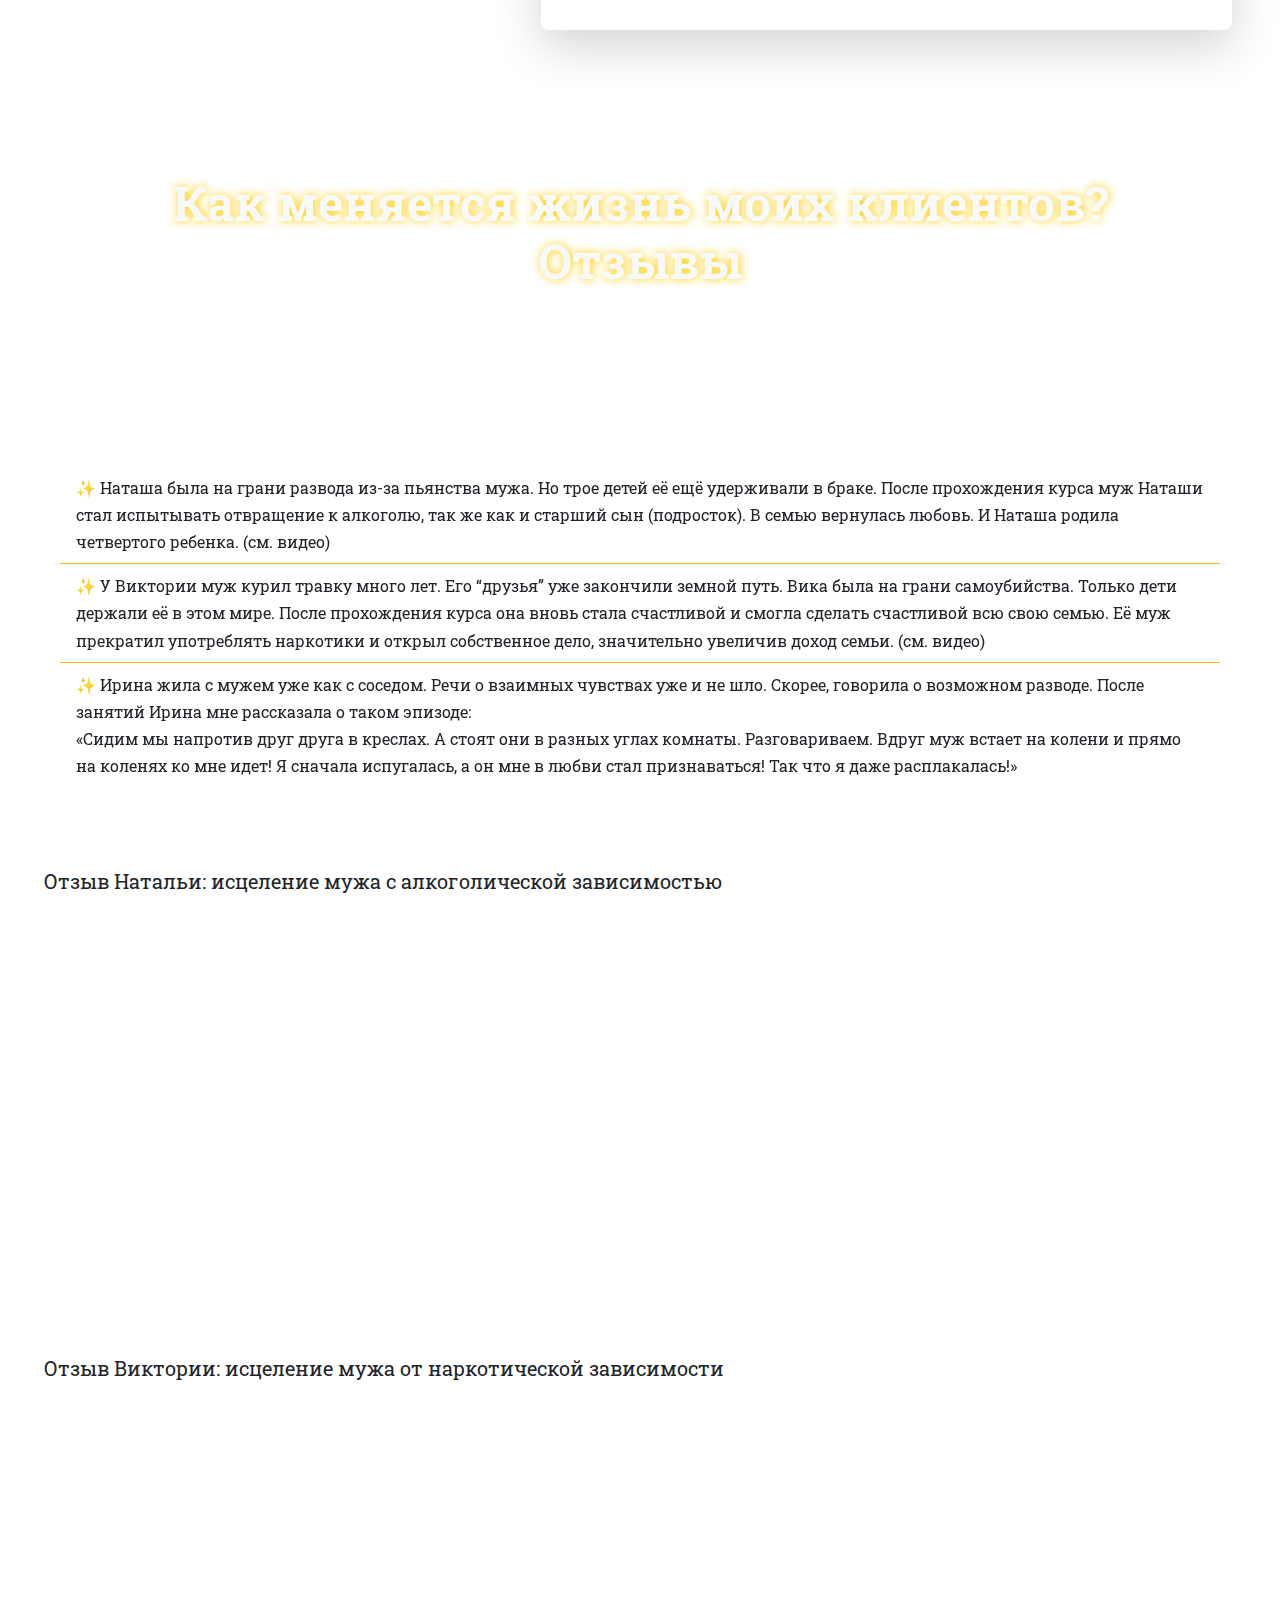
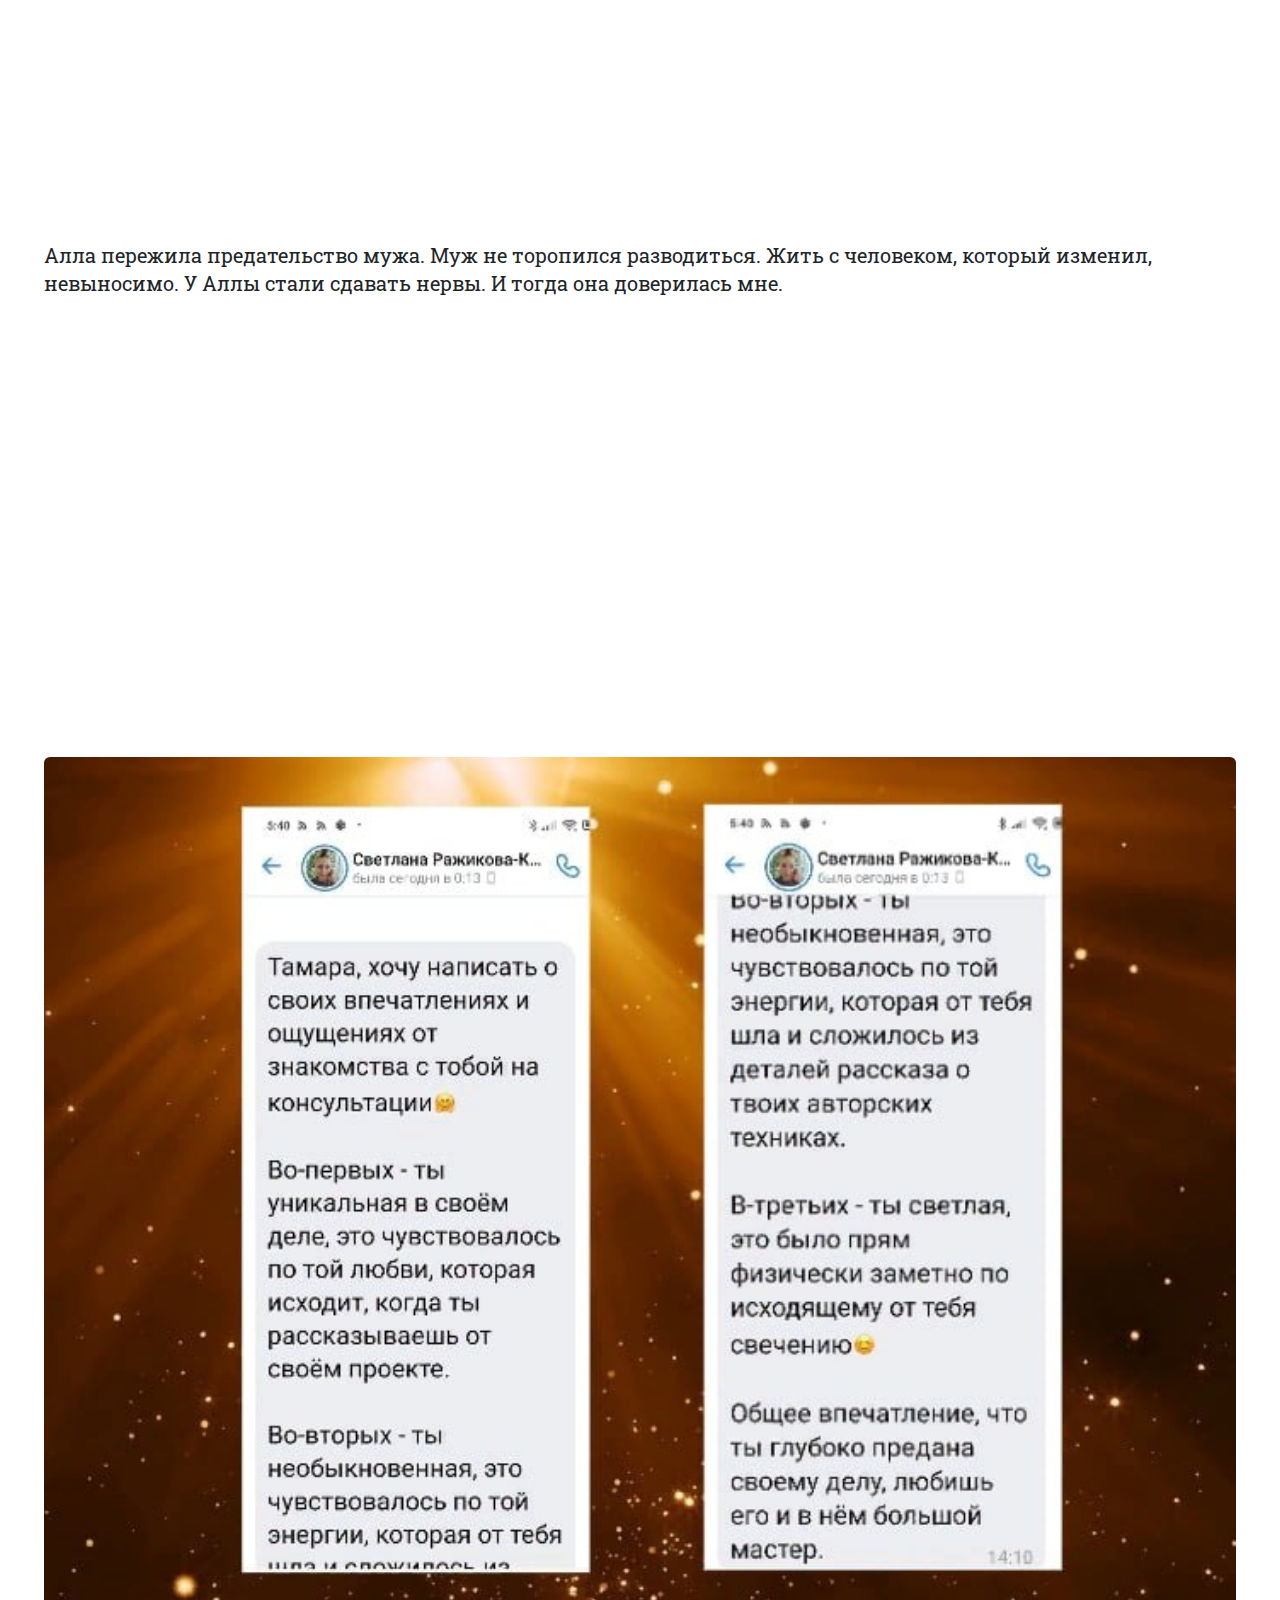
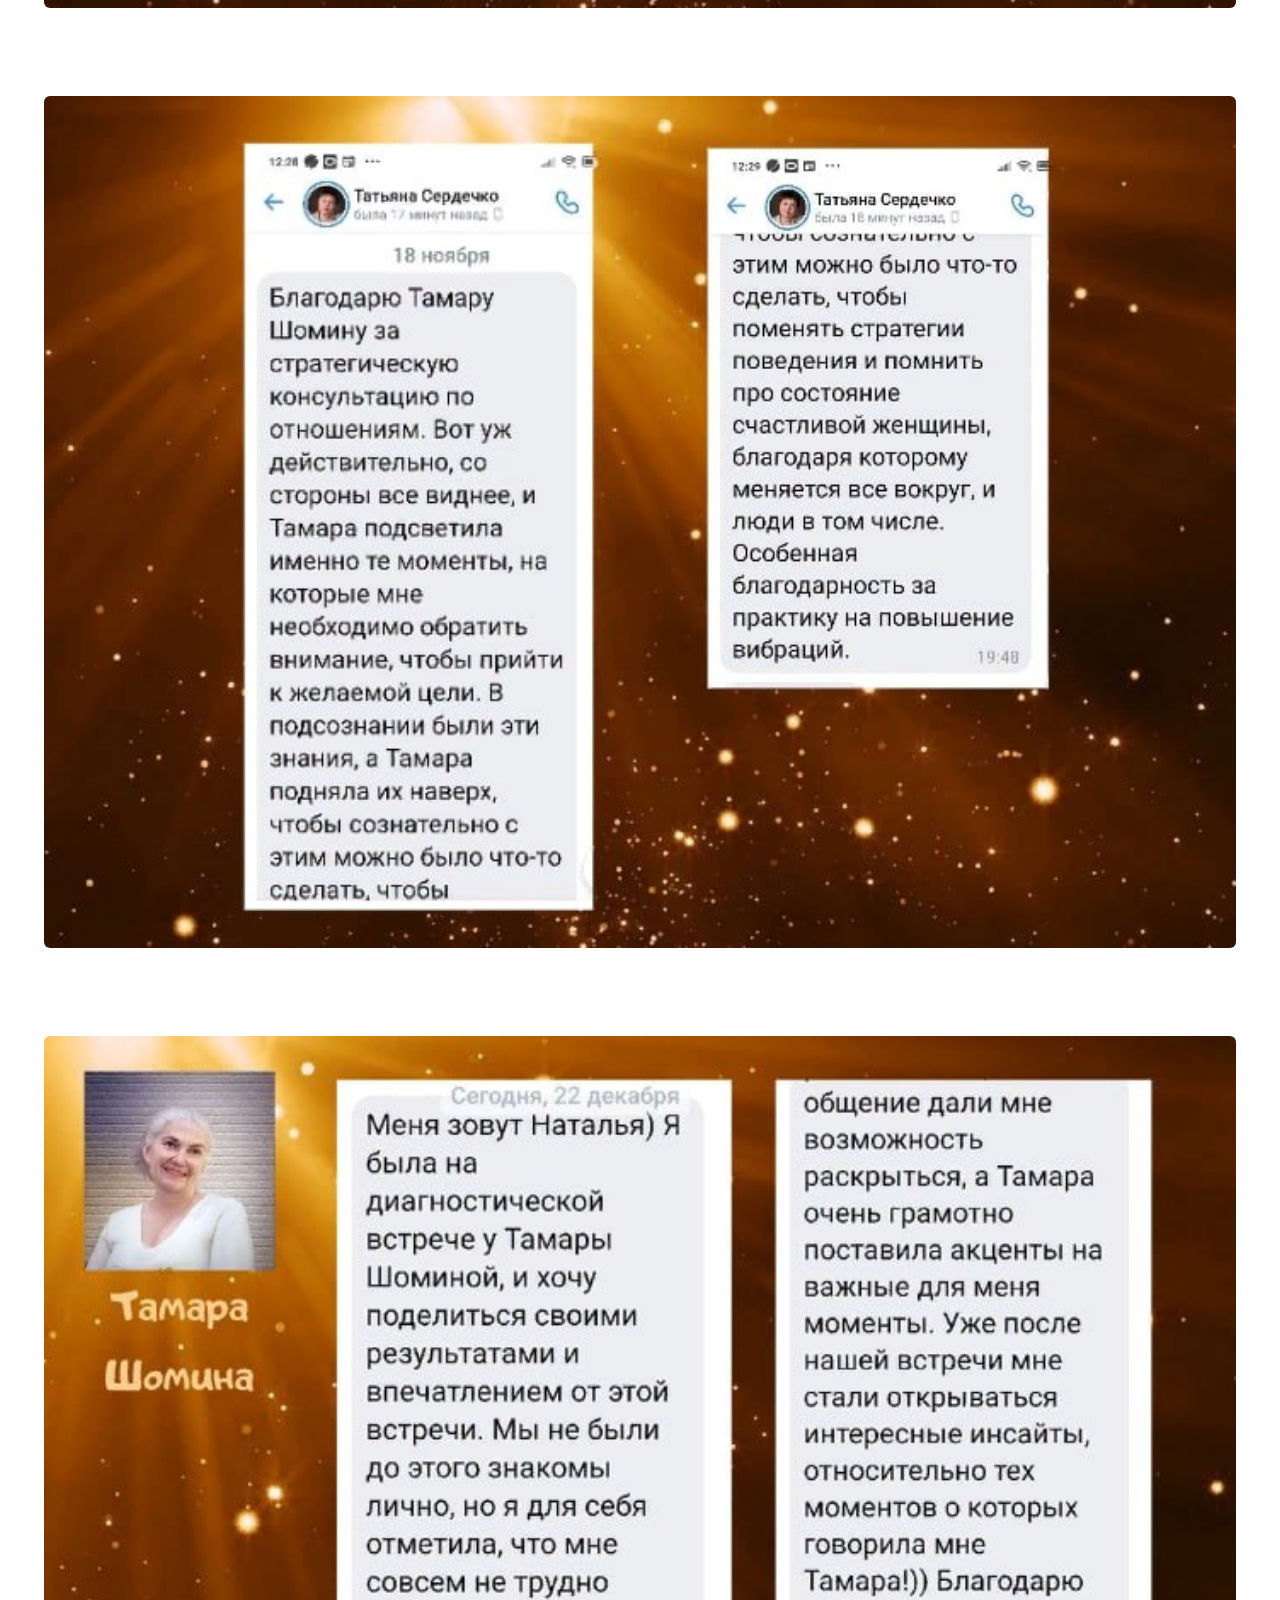
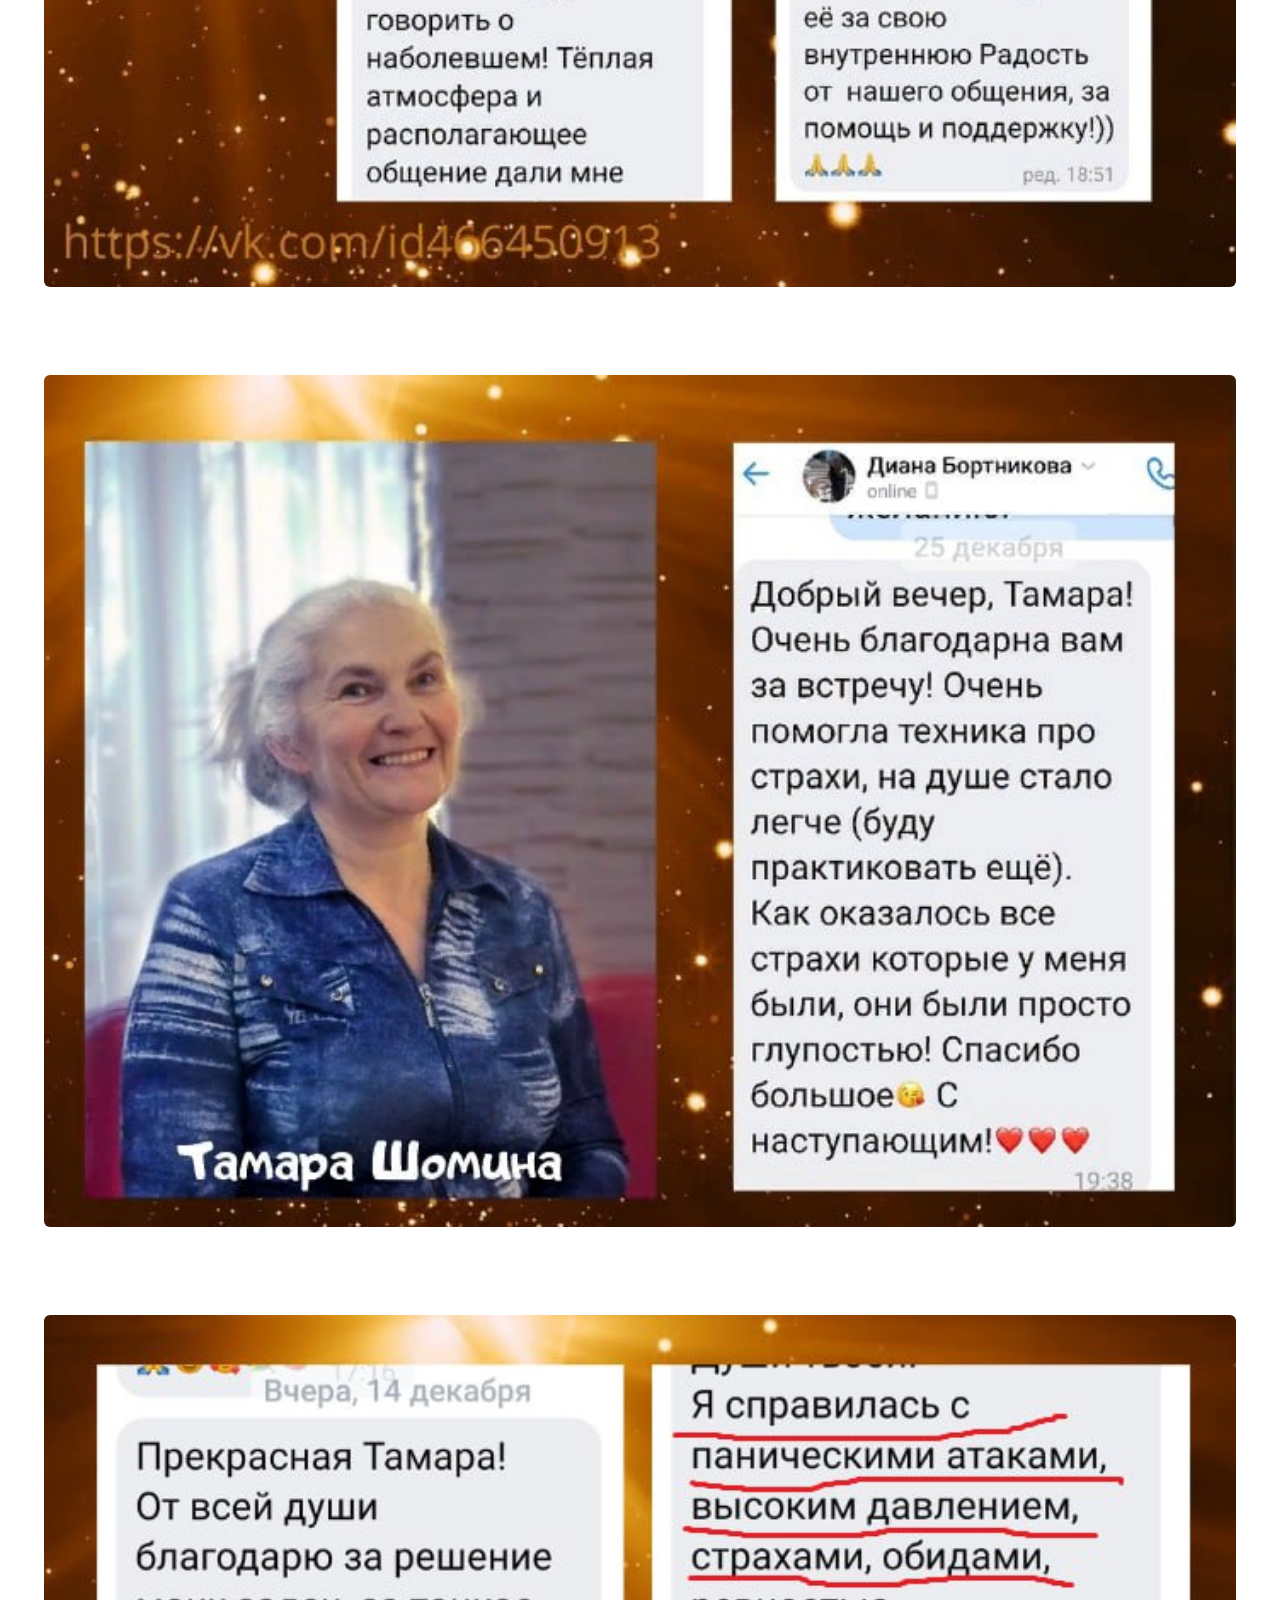
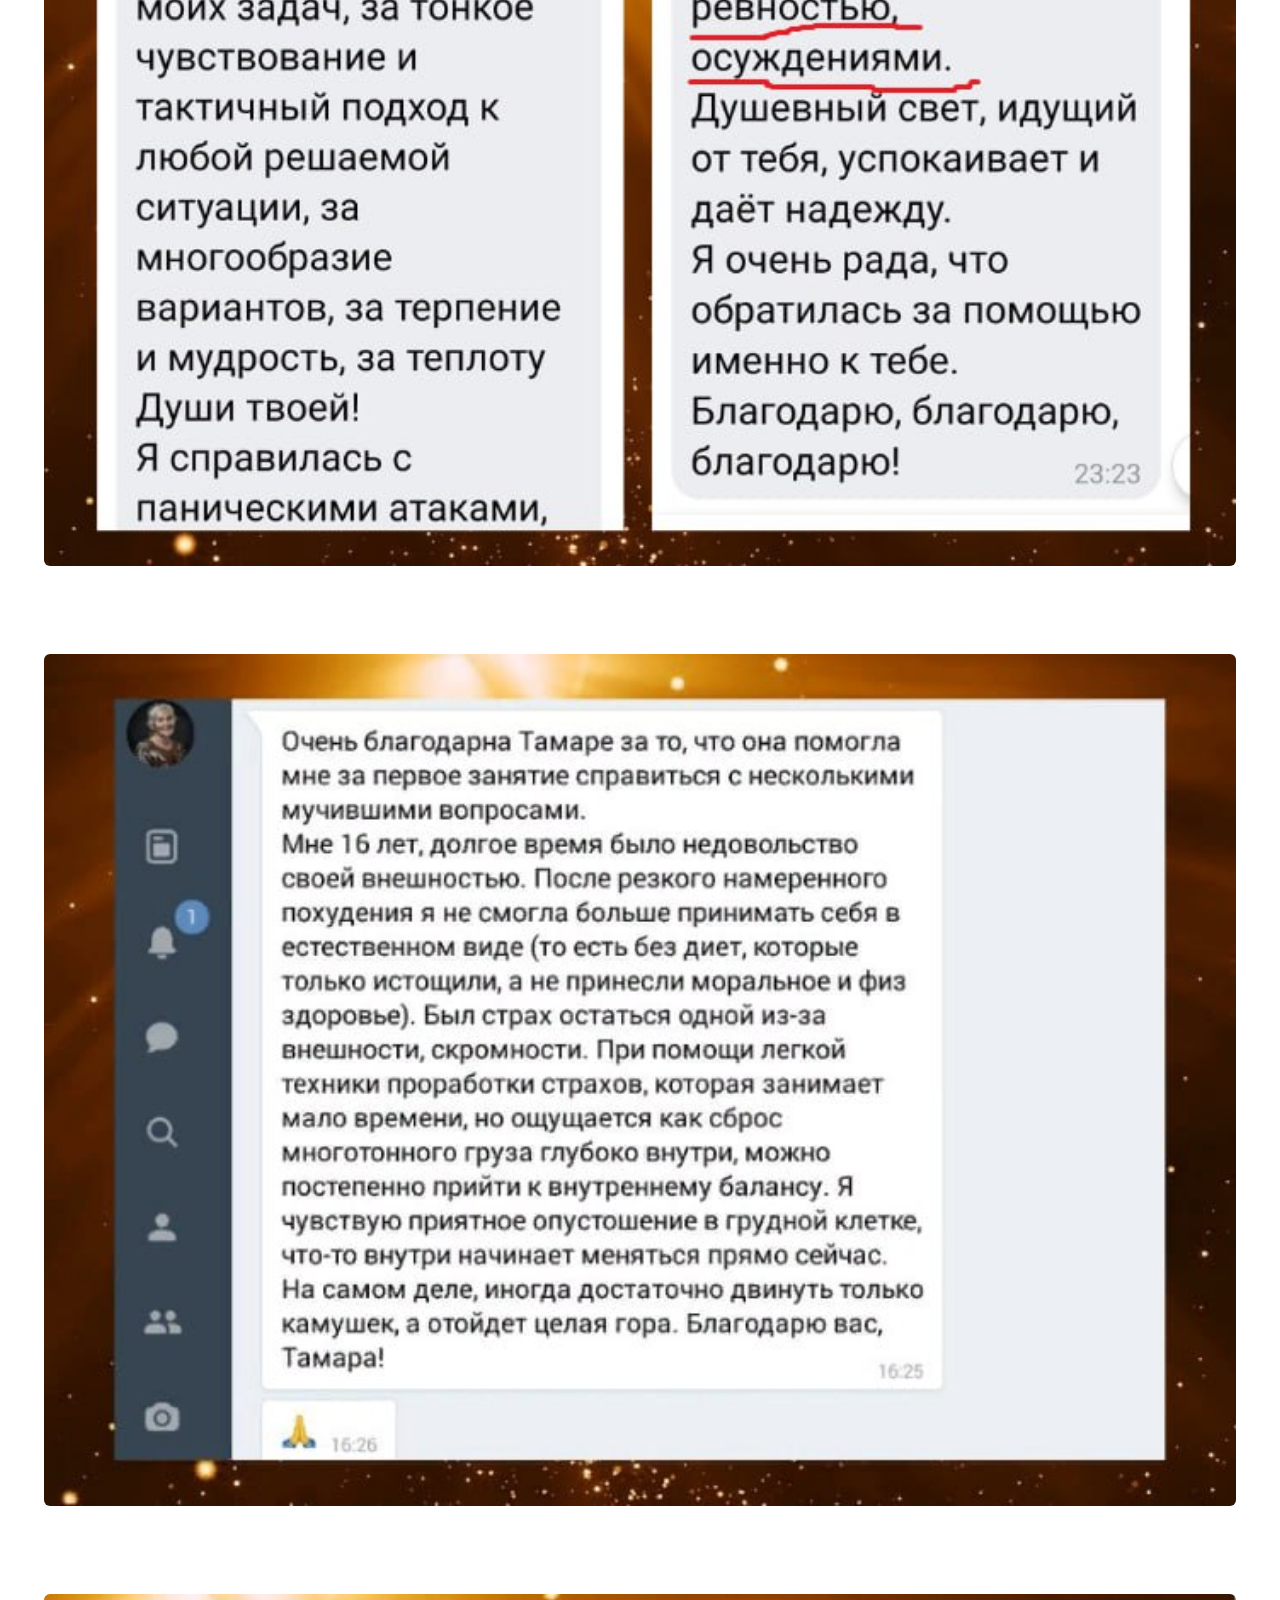
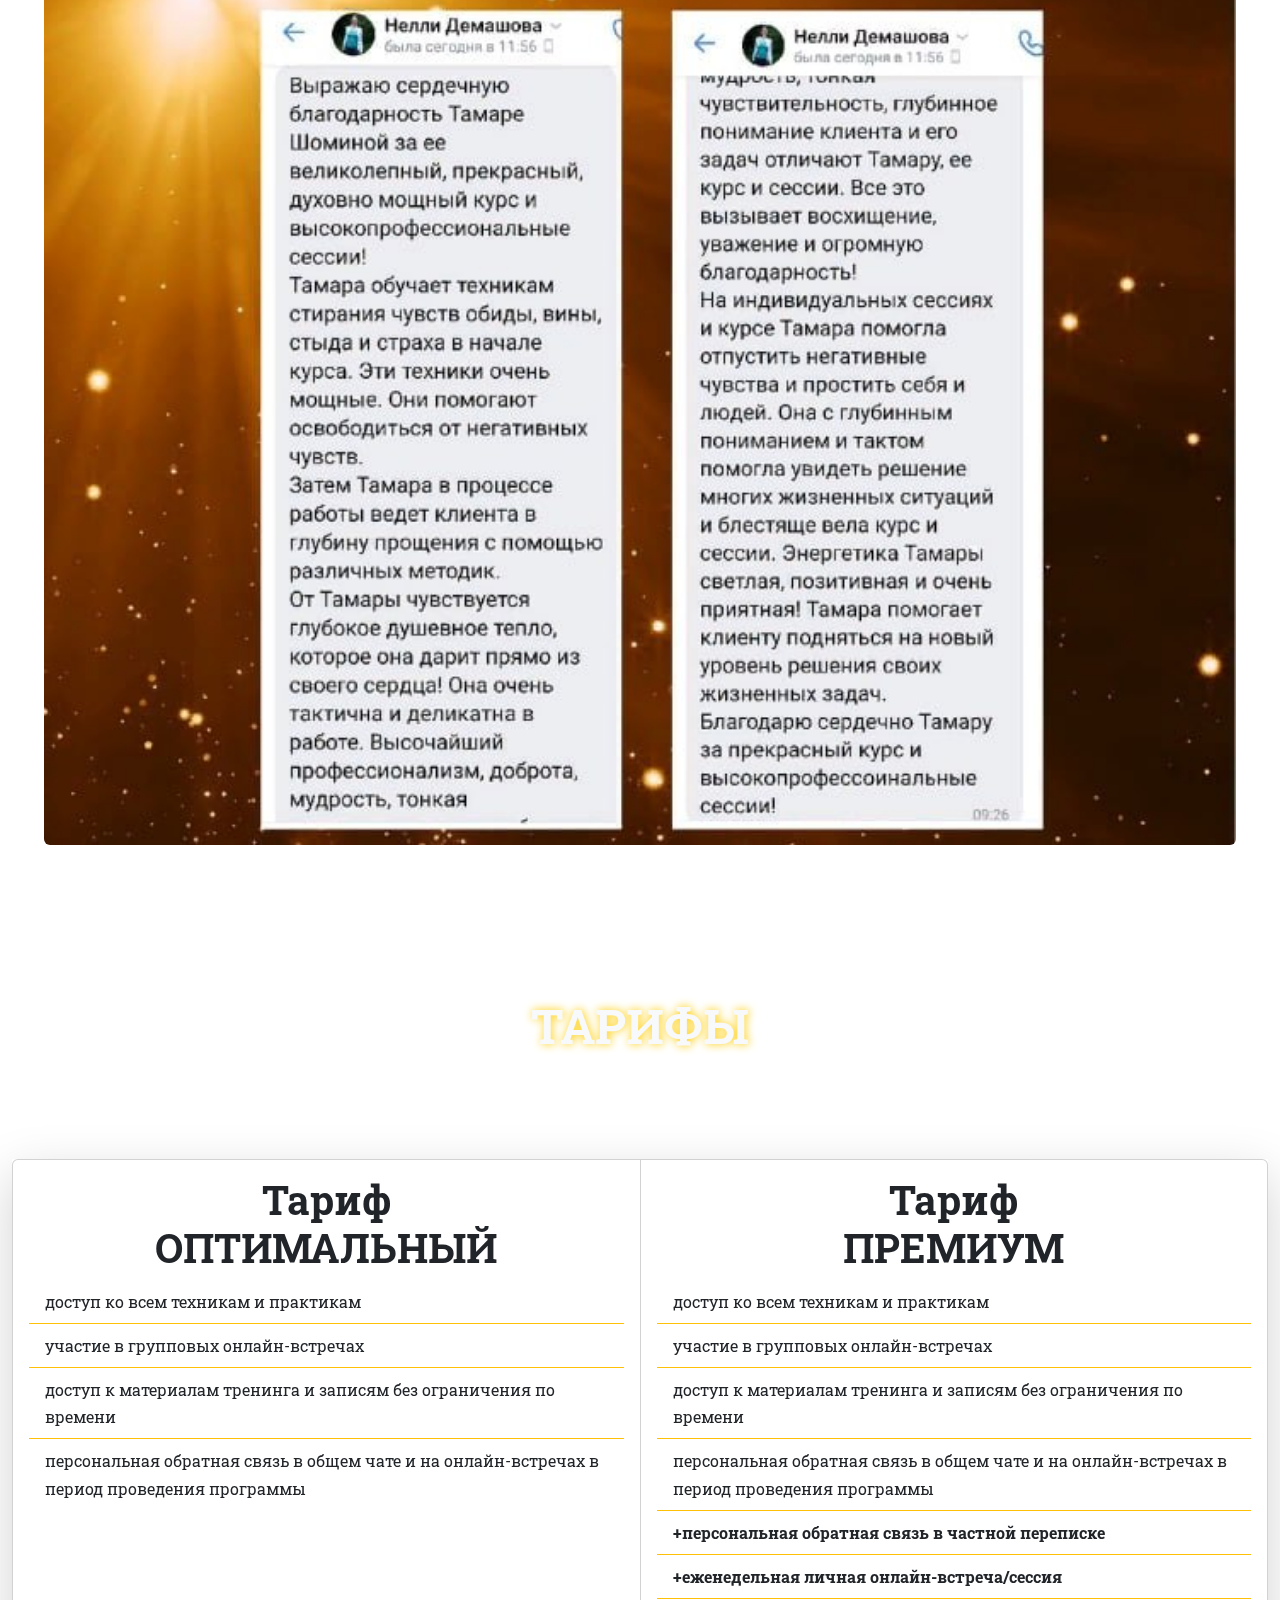
==== commit c8f8c3f9: "done" ====
--- a/index.html
+++ b/index.html
@@ -61,17 +61,17 @@
         </li>
         <li class="nav-item">
           <a class="nav-link fw-bold text-light" aria-current="page" href="https://vk.com/id466450913">
-            <i class="fa fl fa-vk" aria-hidden="true"></i> ВК
+            ВК
           </a>
         </li>
         <li class="nav-item">
           <a class="nav-link fw-bold text-light" href="https://t.me/TomaShomina">
-            <i class="fa fa-telegram" aria-hidden="true"></i> Telegram
+            Telegram
           </a>
         </li>
         <li class="nav-item">
           <a class="nav-link fw-bold text-light" href="mailto:TomaShomina@yandex.ru">
-            <i class="fa fa-envelope-o" aria-hidden="true"></i> Почта
+            Почта
           </a>
         </li>
       </ul>
@@ -394,19 +394,19 @@
 
 <div class="container-fluid py-5">
   <ul class="list-group list-group-horizontal" style="justify-content: center;">
-    <li class="list-group-item bg-transparent"><a class="p-3 display-6 text-light" href="/">
+    <li class="list-group-item bg-transparent"><a class="p-3 text-light" href="/">
       Курс
     </a></li>
-    <li class="list-group-item bg-transparent"><a class="p-3 display-6 text-light" href="https://vk.com/id466450913">
+    <li class="list-group-item bg-transparent"><a class="p-3 text-light" href="/blog">
       Статьи
     </a></li>
-    <li class="list-group-item bg-transparent"><a class="p-3 display-6 text-light" href="https://vk.com/id466450913">
+    <li class="list-group-item bg-transparent"><a class="p-3 text-light" href="https://vk.com/id466450913">
       <i class="fa fl fa-vk" aria-hidden="true"></i> ВК
     </a></li>
-    <li class="list-group-item bg-transparent"><a class="p-3 display-6 text-light" href="https://t.me/TomaShomina">
+    <li class="list-group-item bg-transparent"><a class="p-3 text-light" href="https://t.me/TomaShomina">
       <i class="fa fa-telegram" aria-hidden="true"></i> Telegram
     </a></li>
-    <li class="list-group-item bg-transparent"><a class="p-3 display-6 text-light" href="mailto:TomaShomina@yandex.ru">
+    <li class="list-group-item bg-transparent"><a class="p-3 text-light" href="mailto:TomaShomina@yandex.ru">
       <i class="fa fa-envelope-o" aria-hidden="true"></i> Почта
     </a></li>
   </ul>
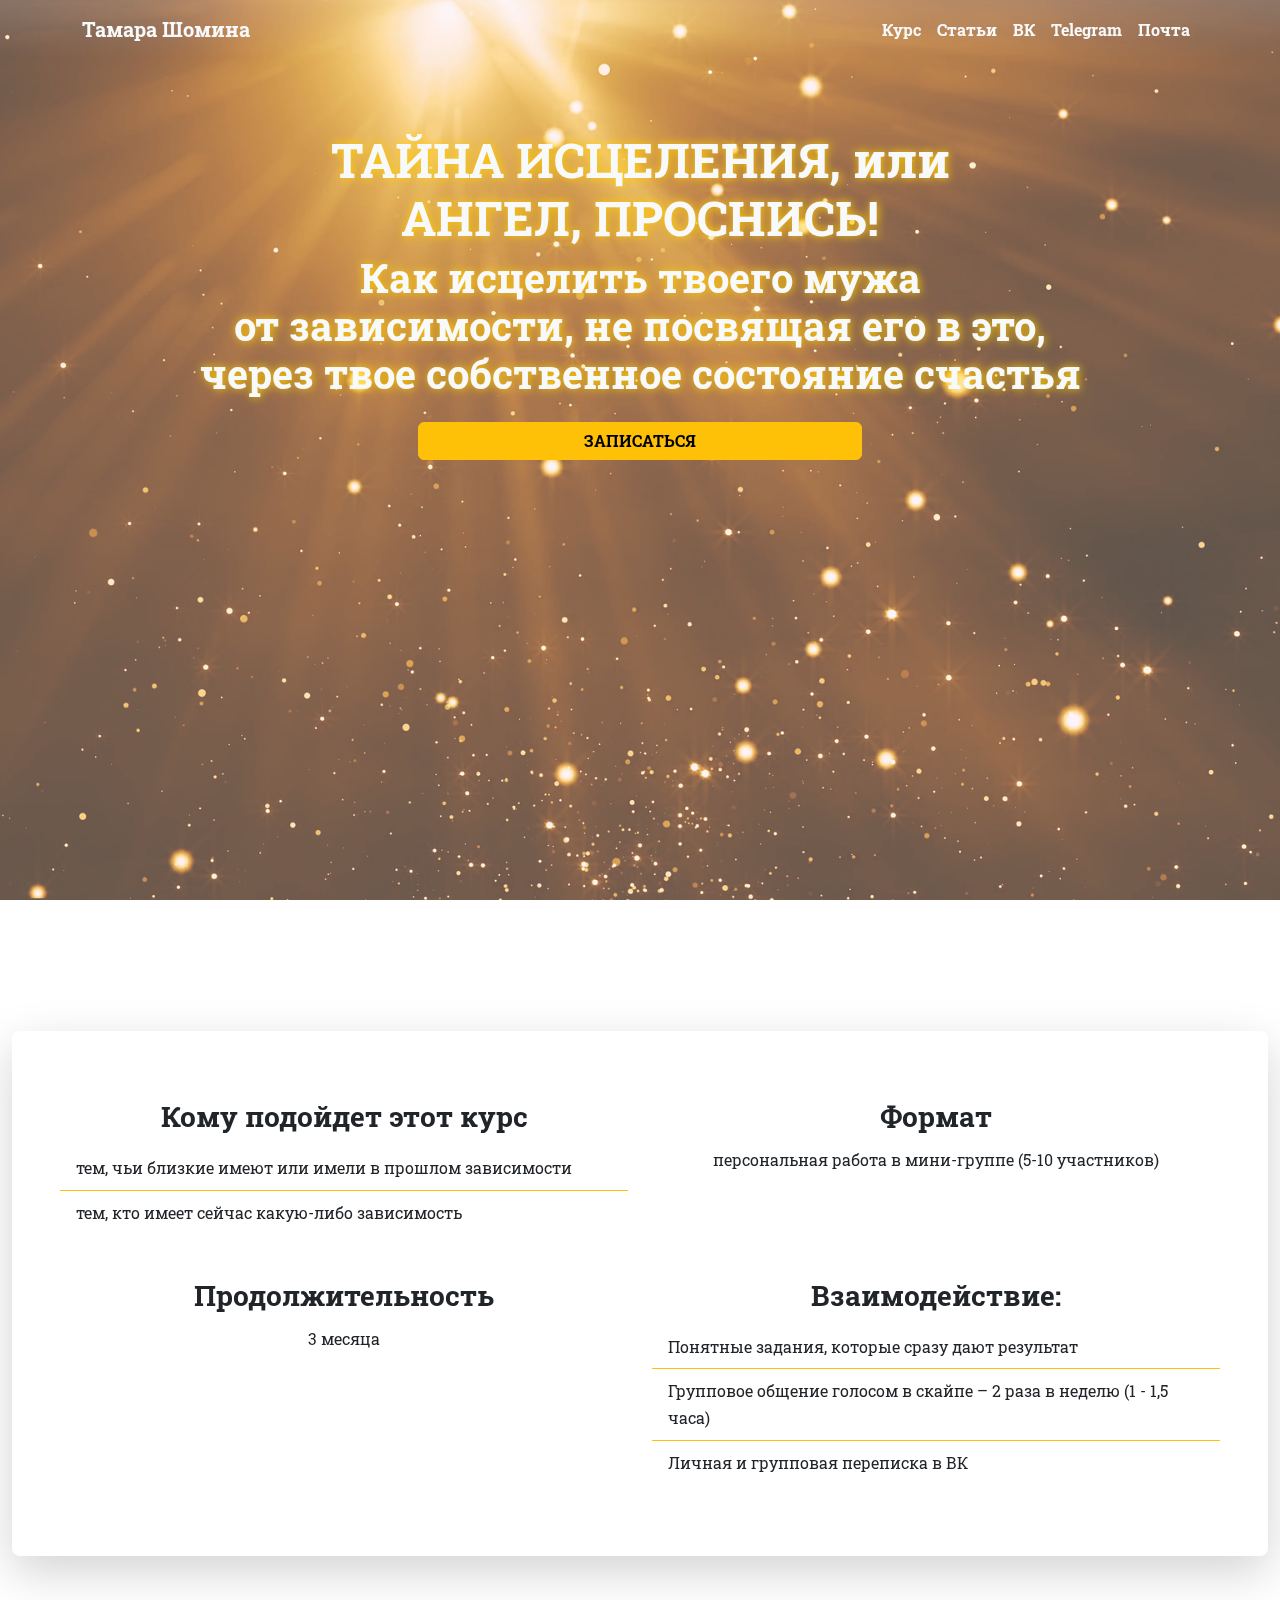
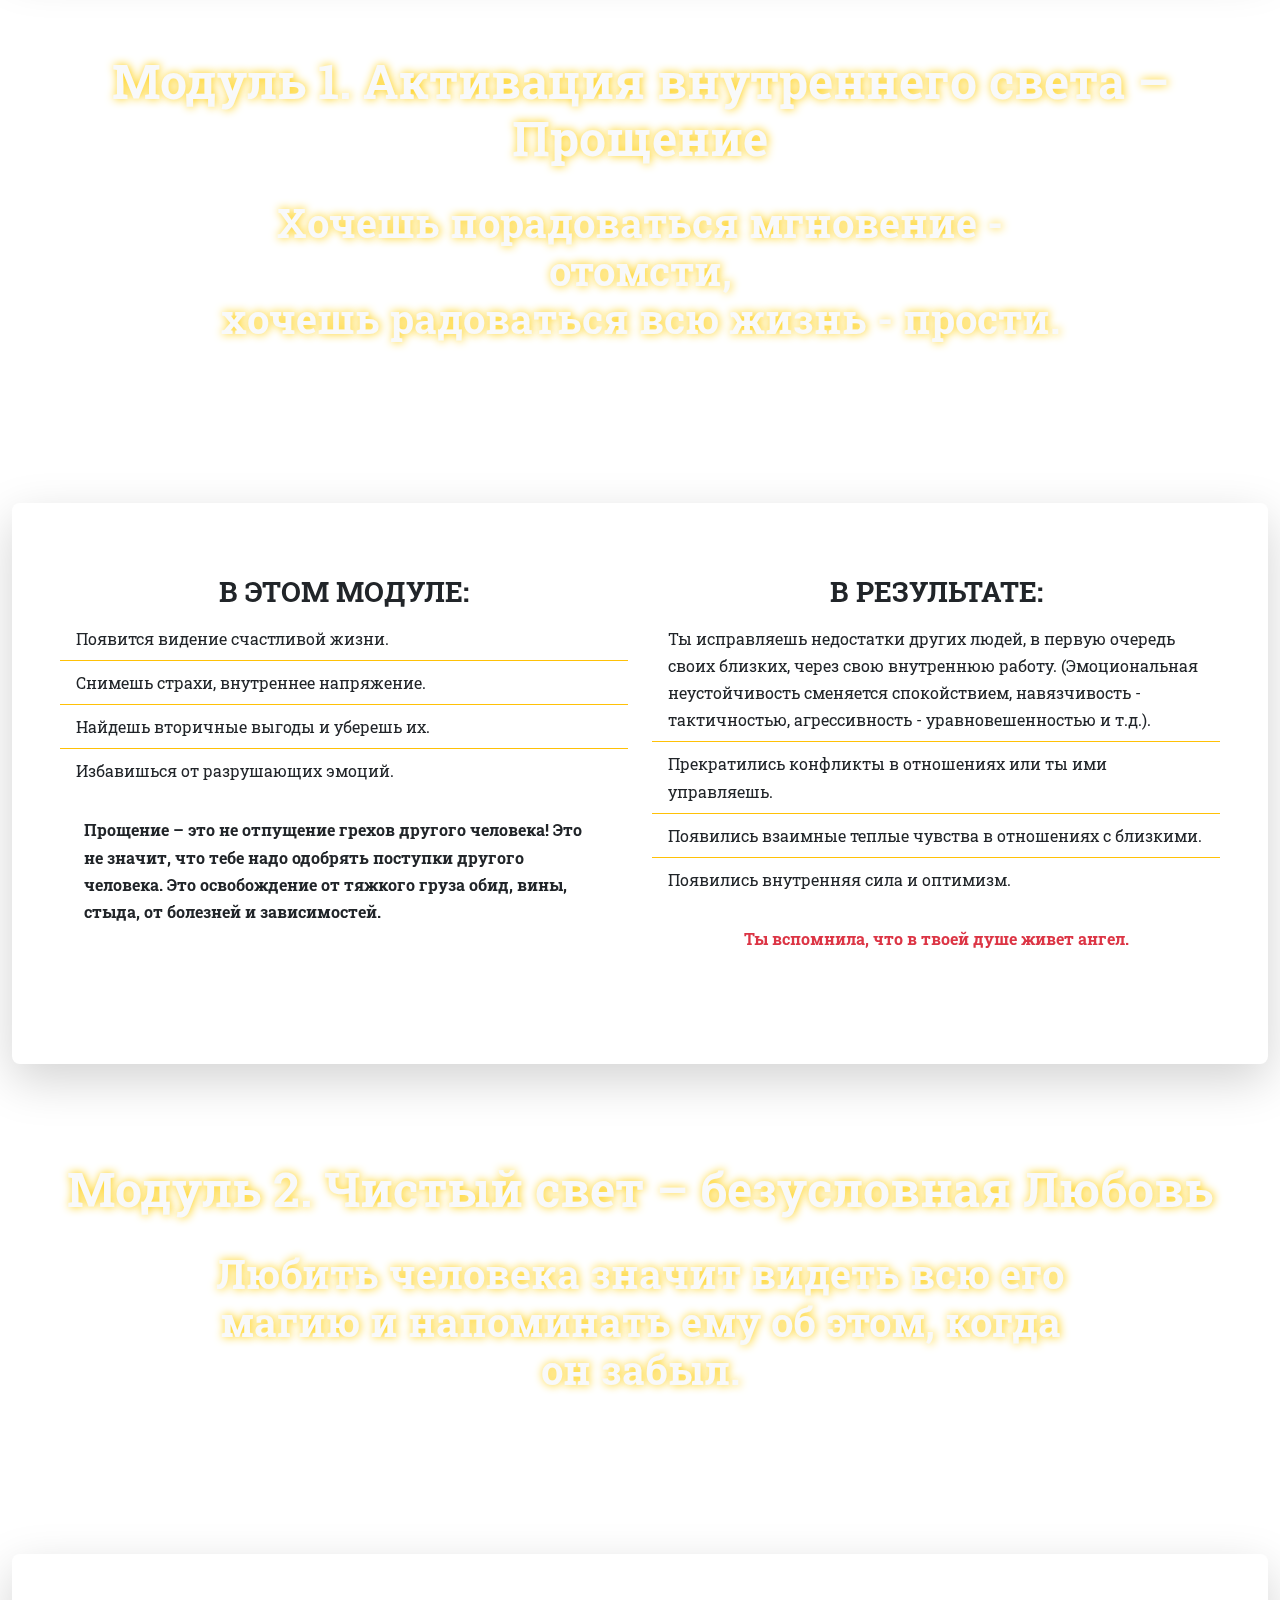
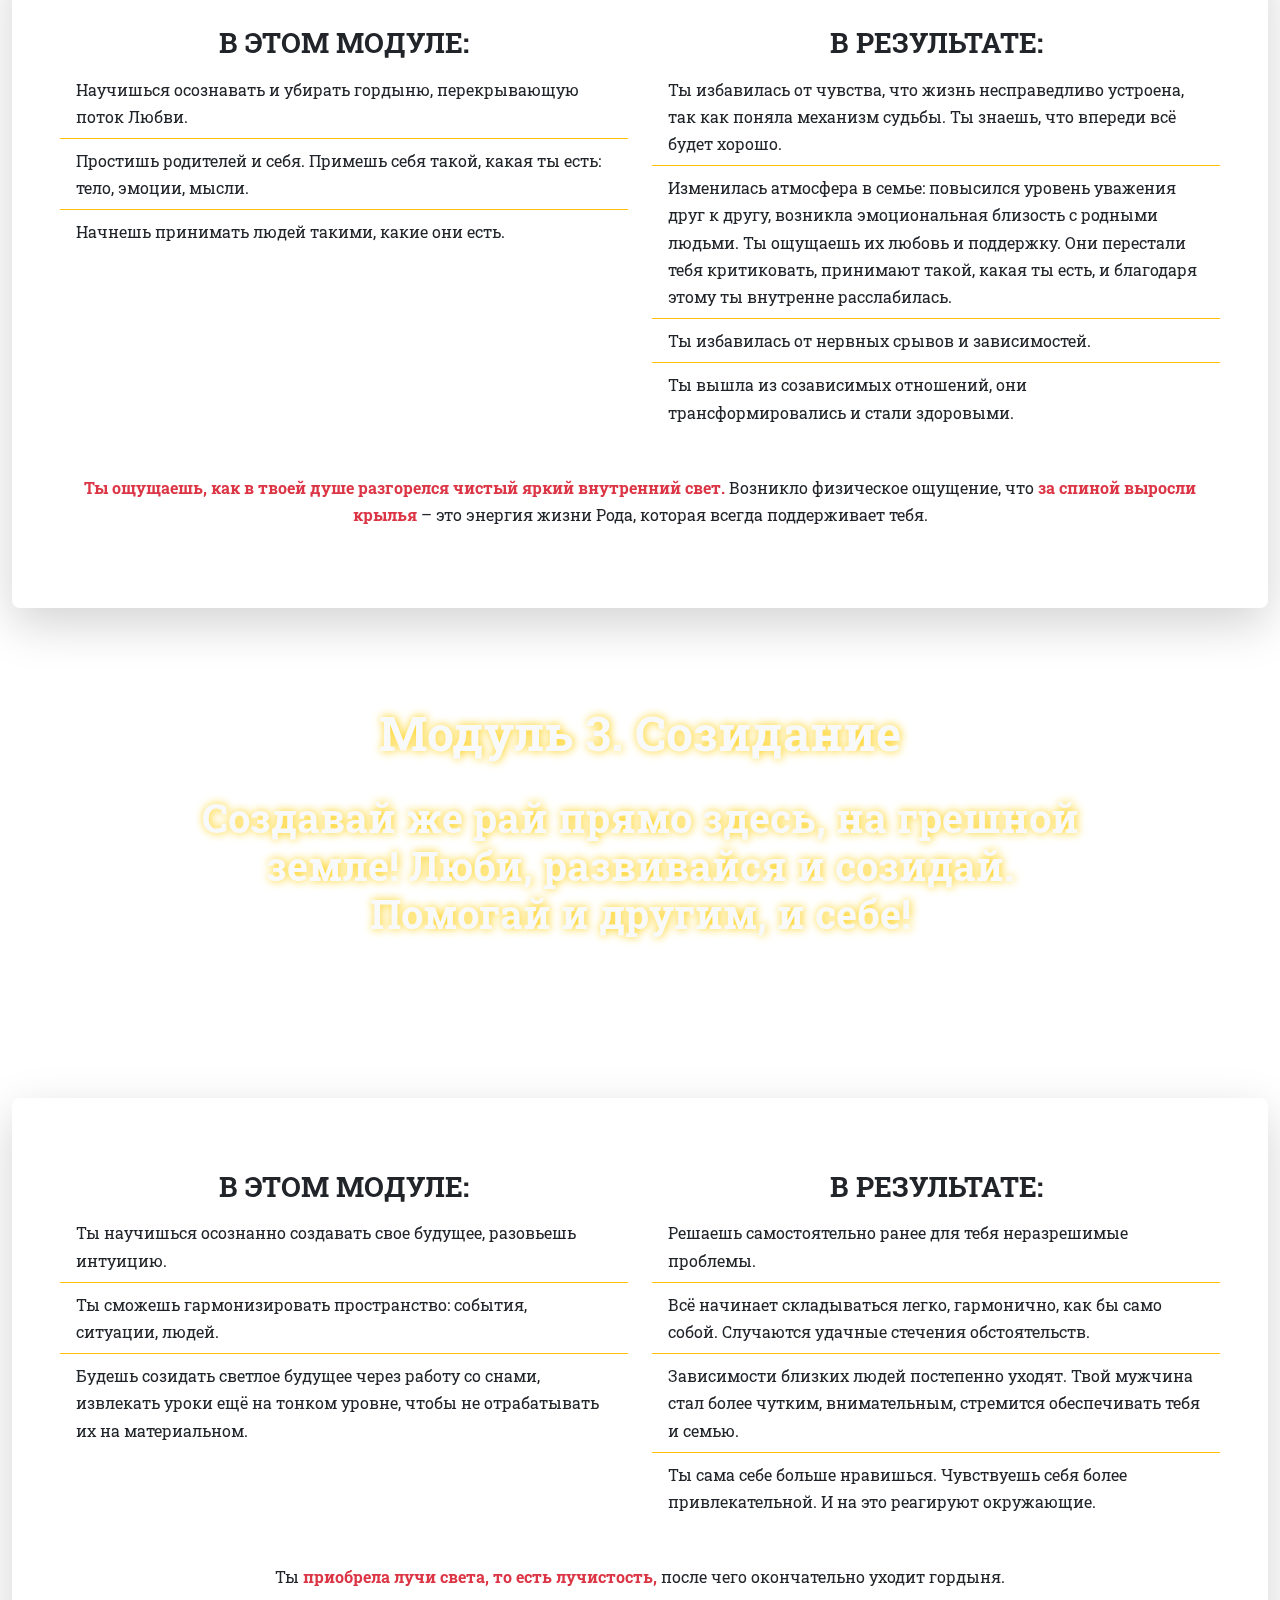
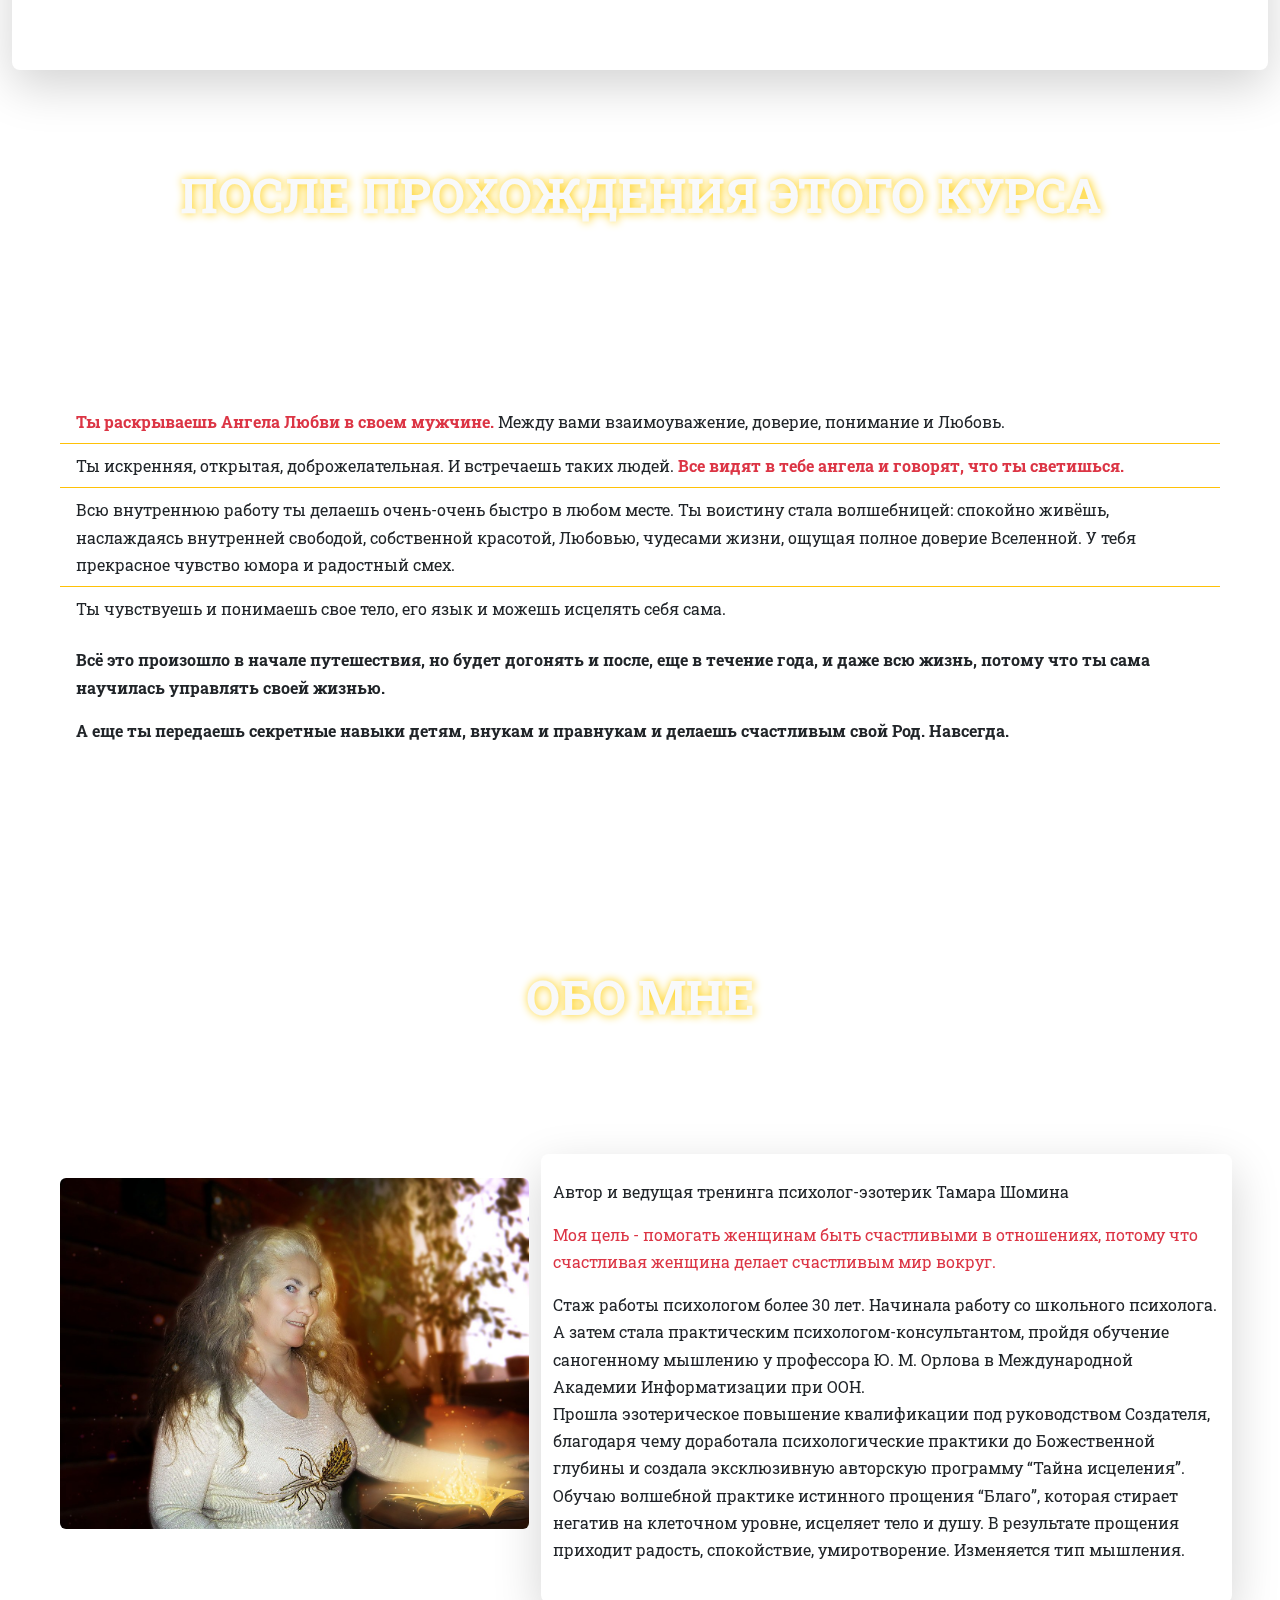
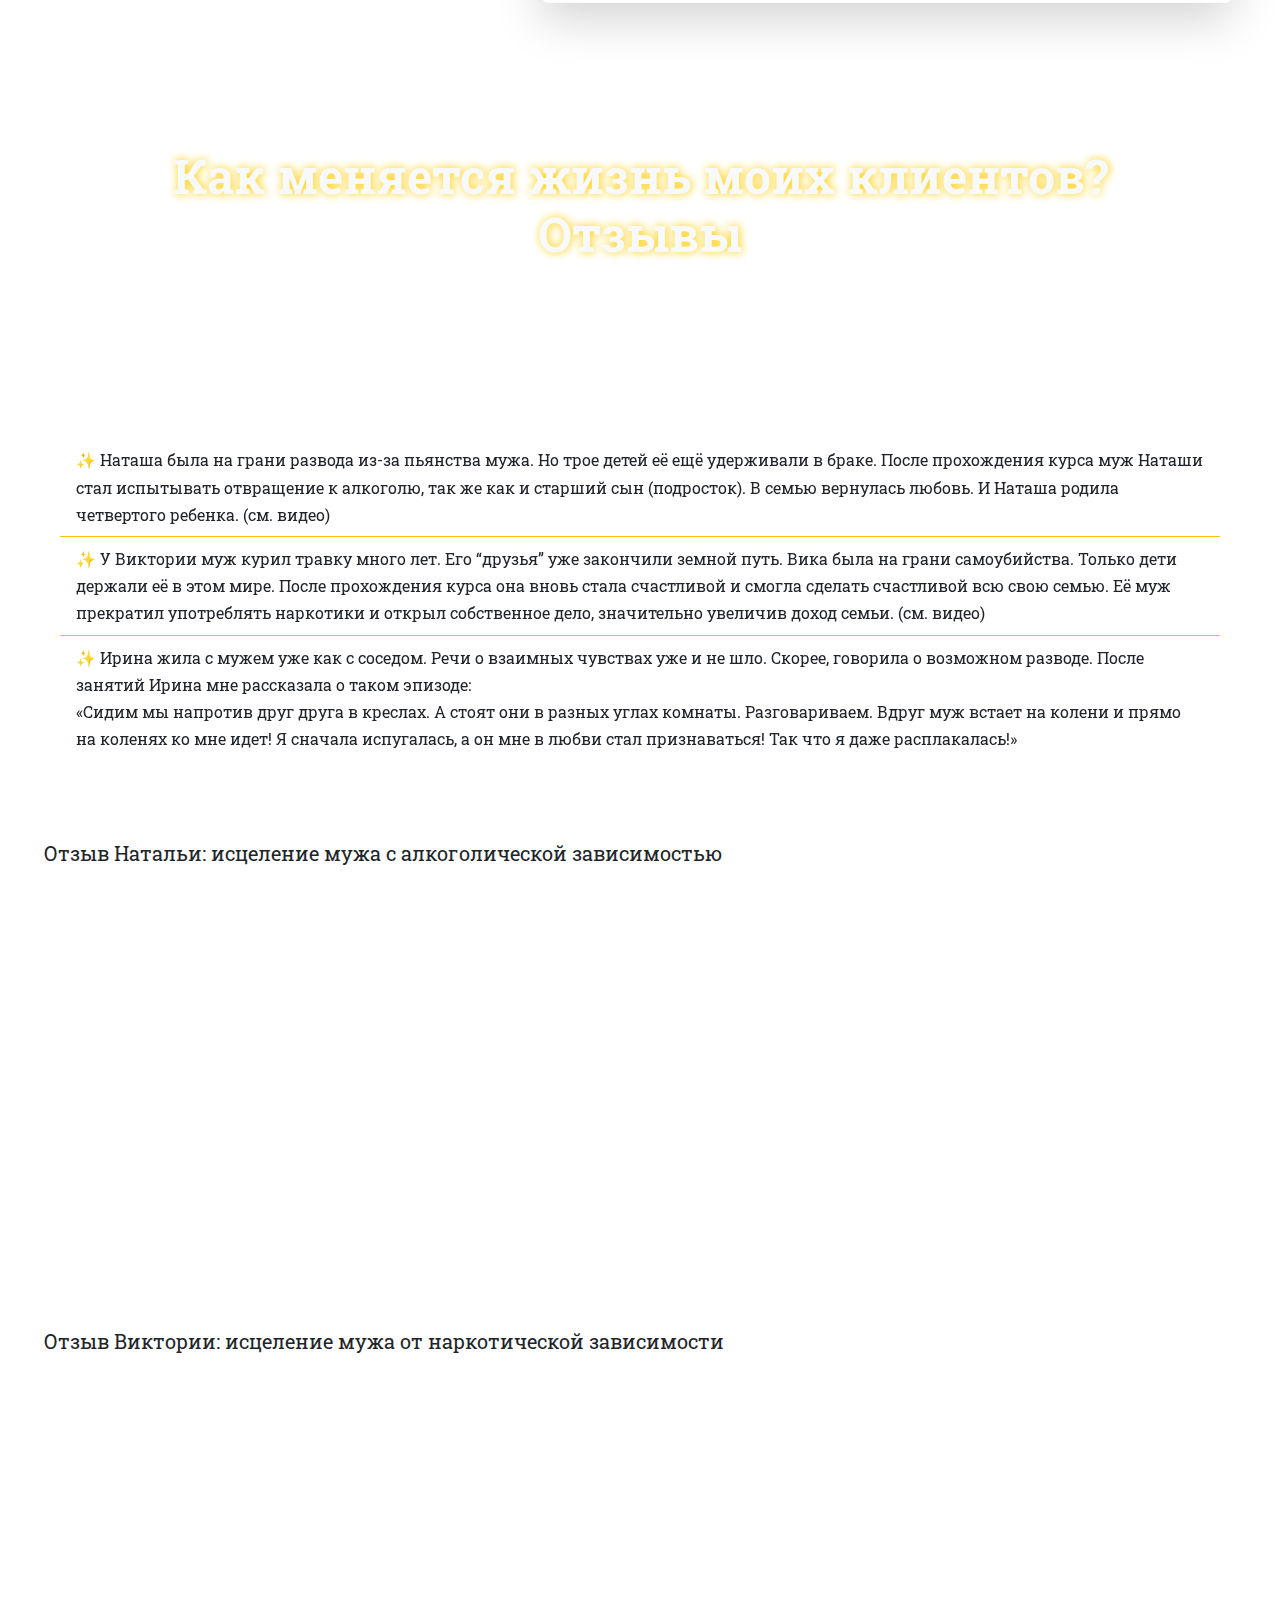
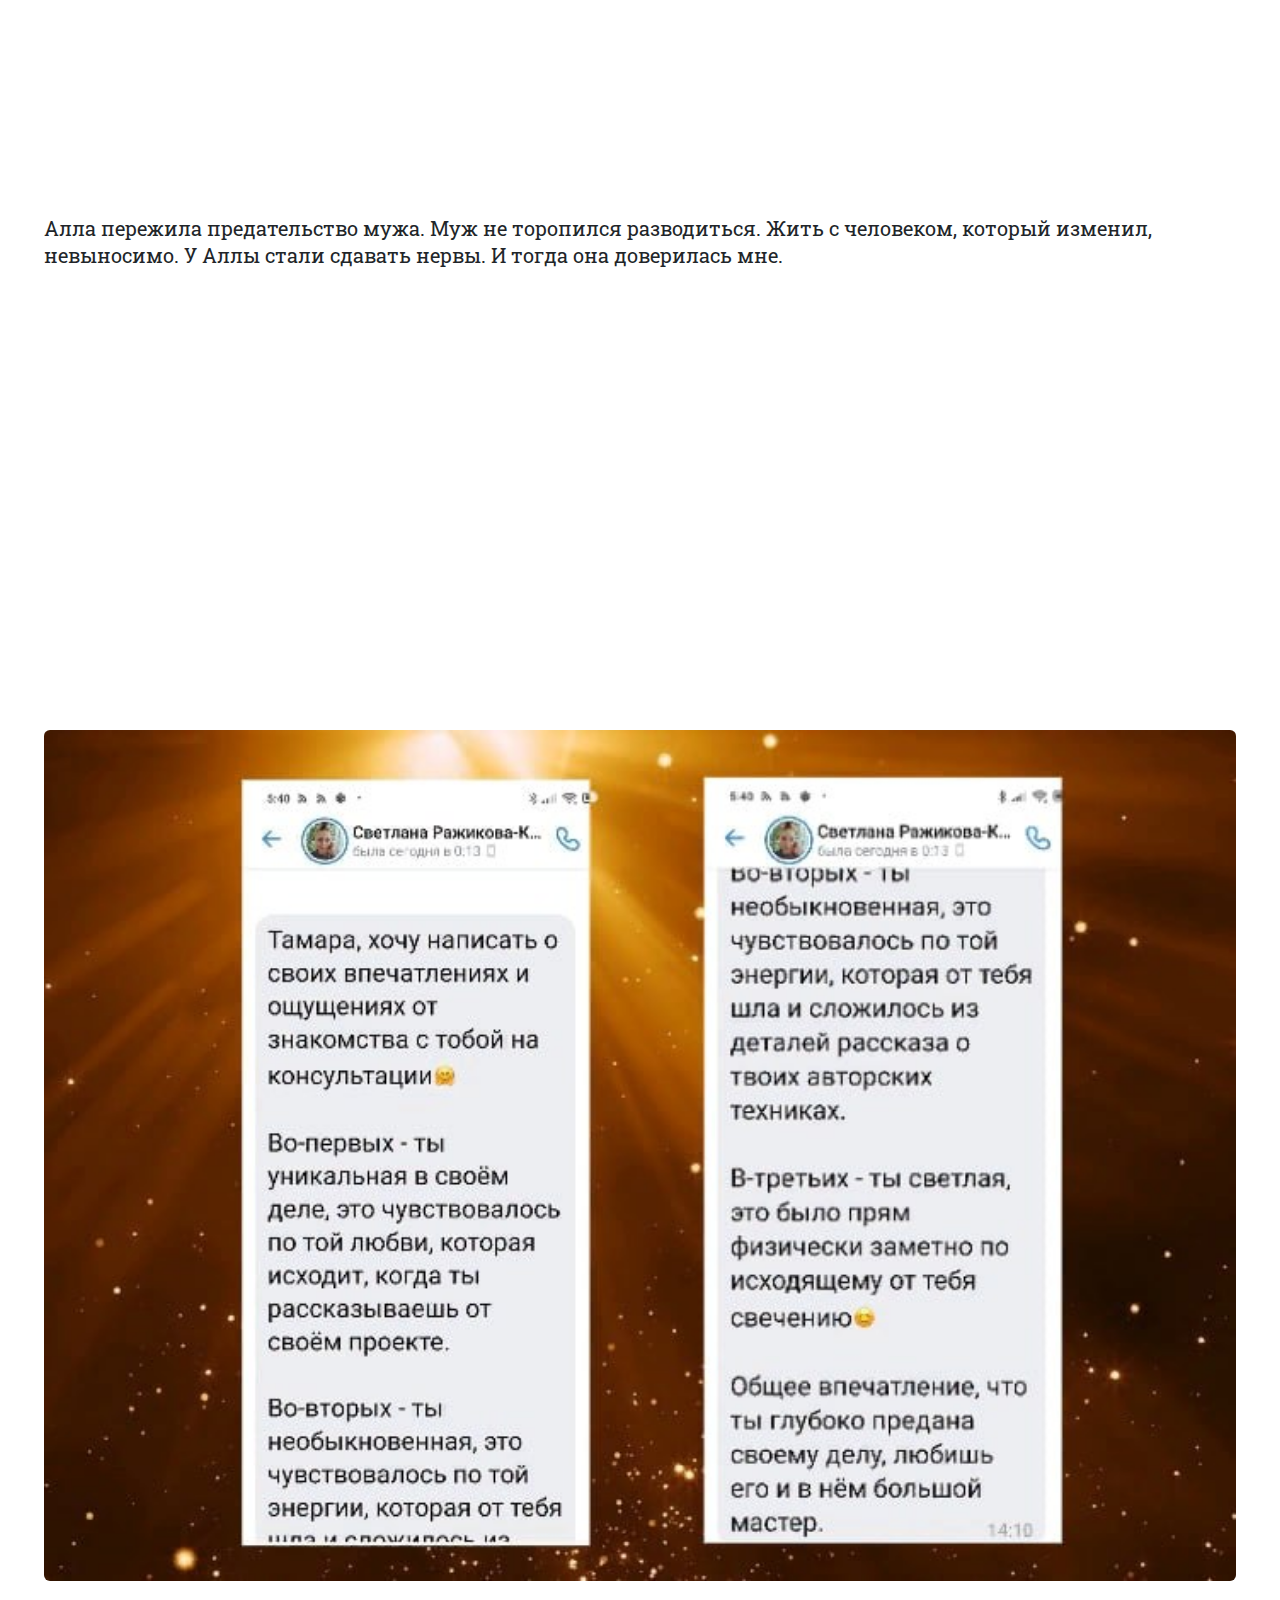
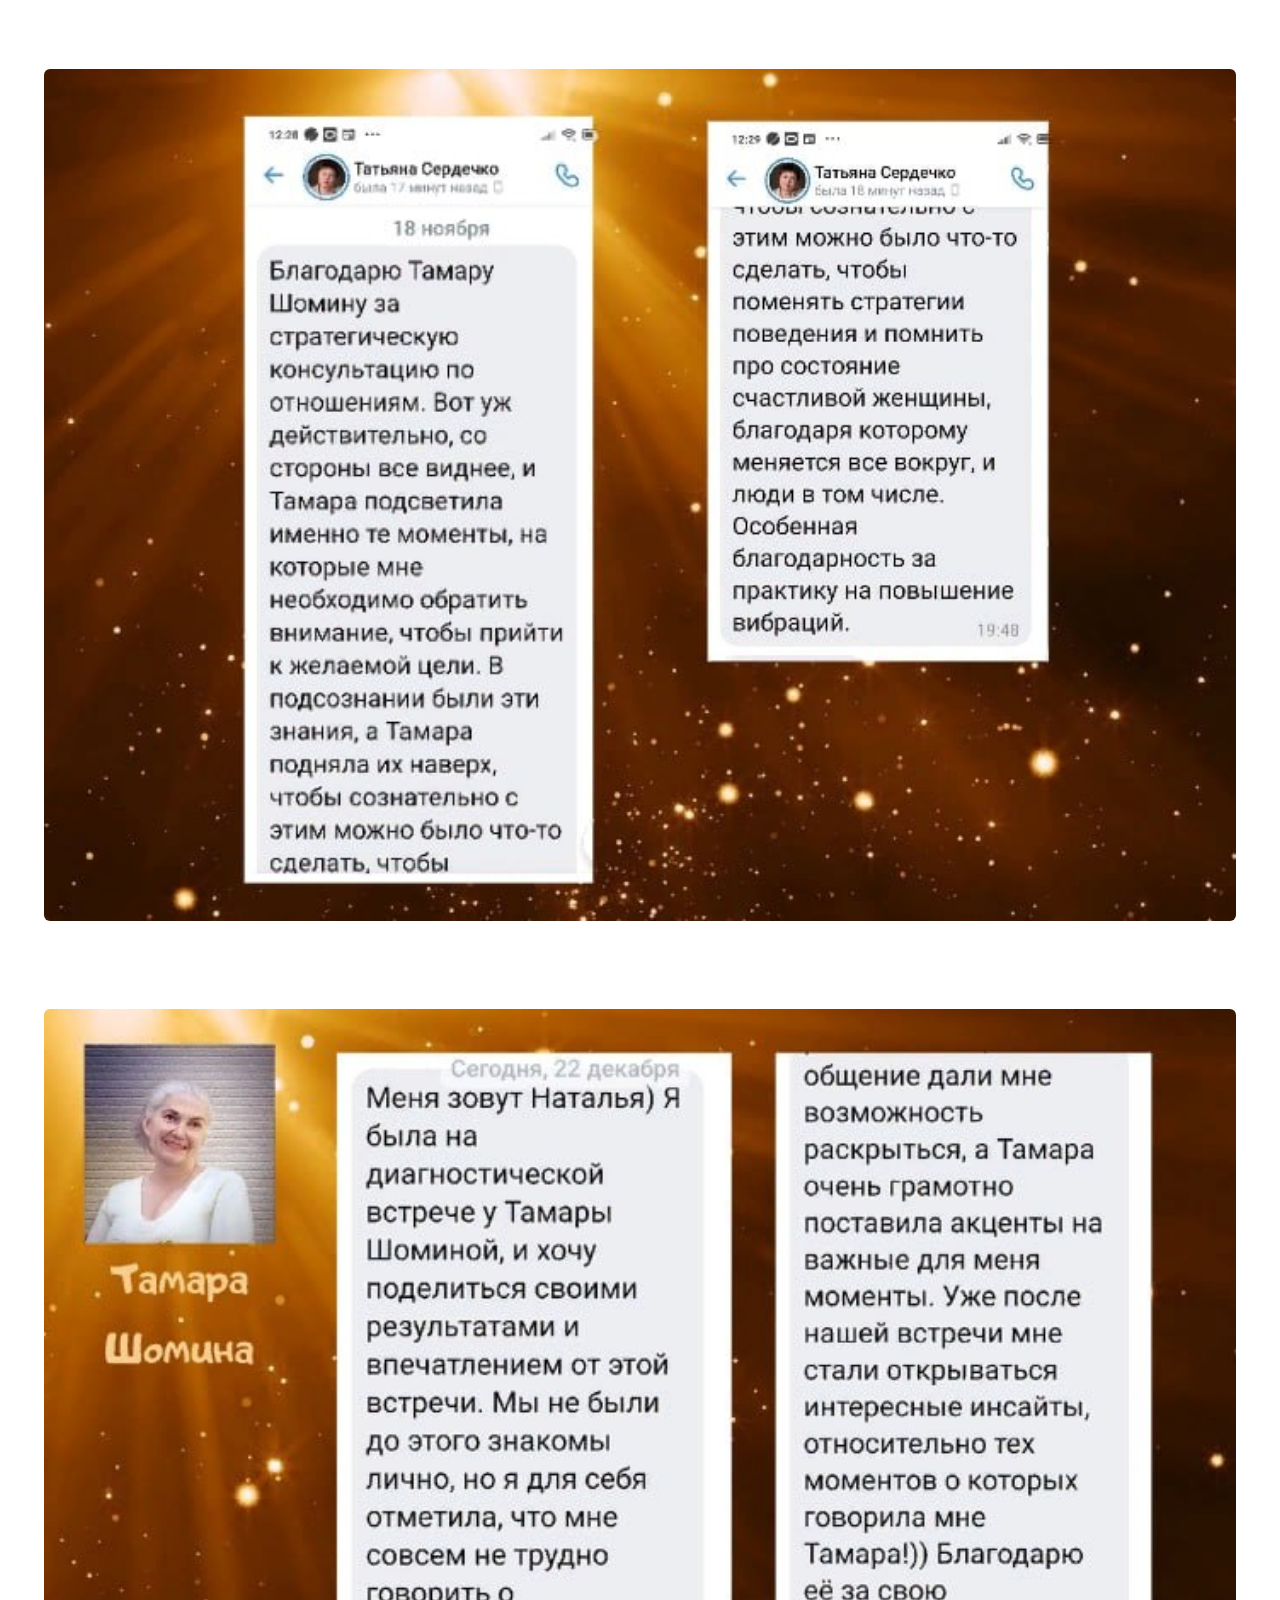
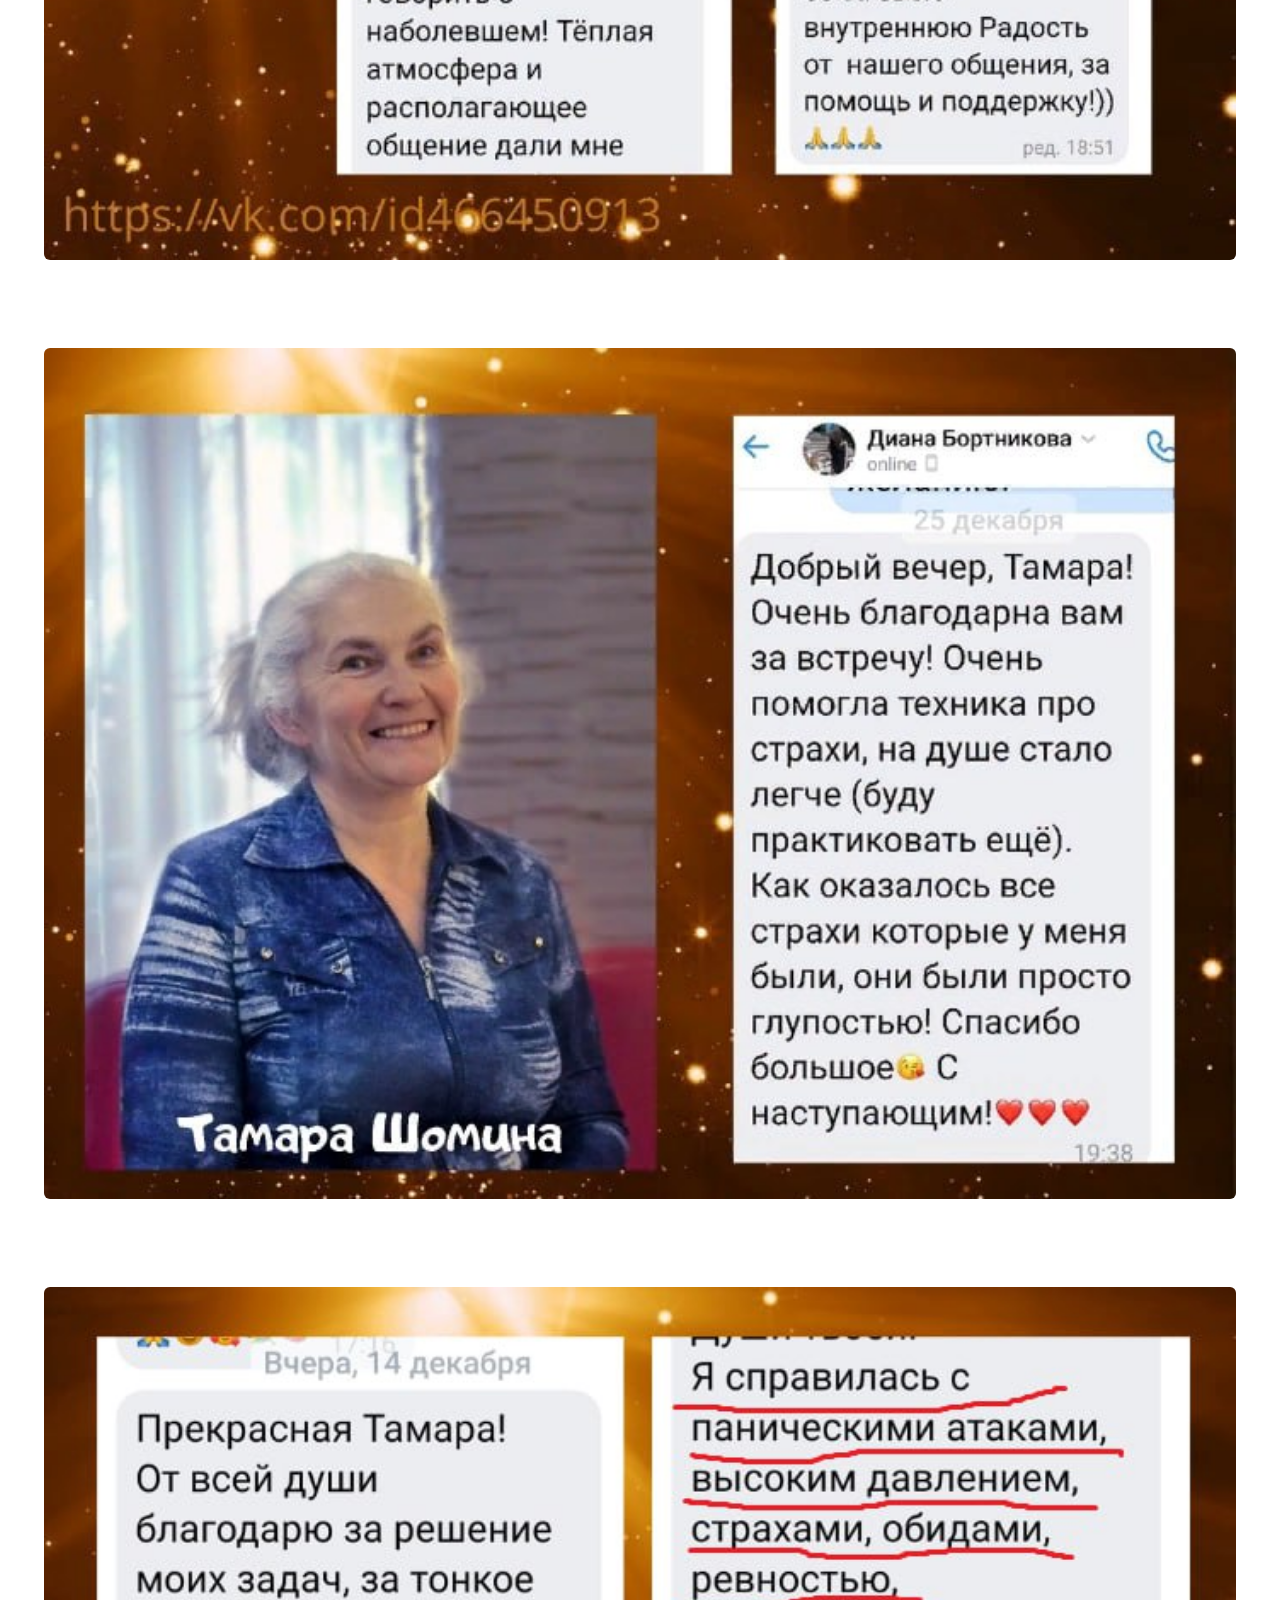
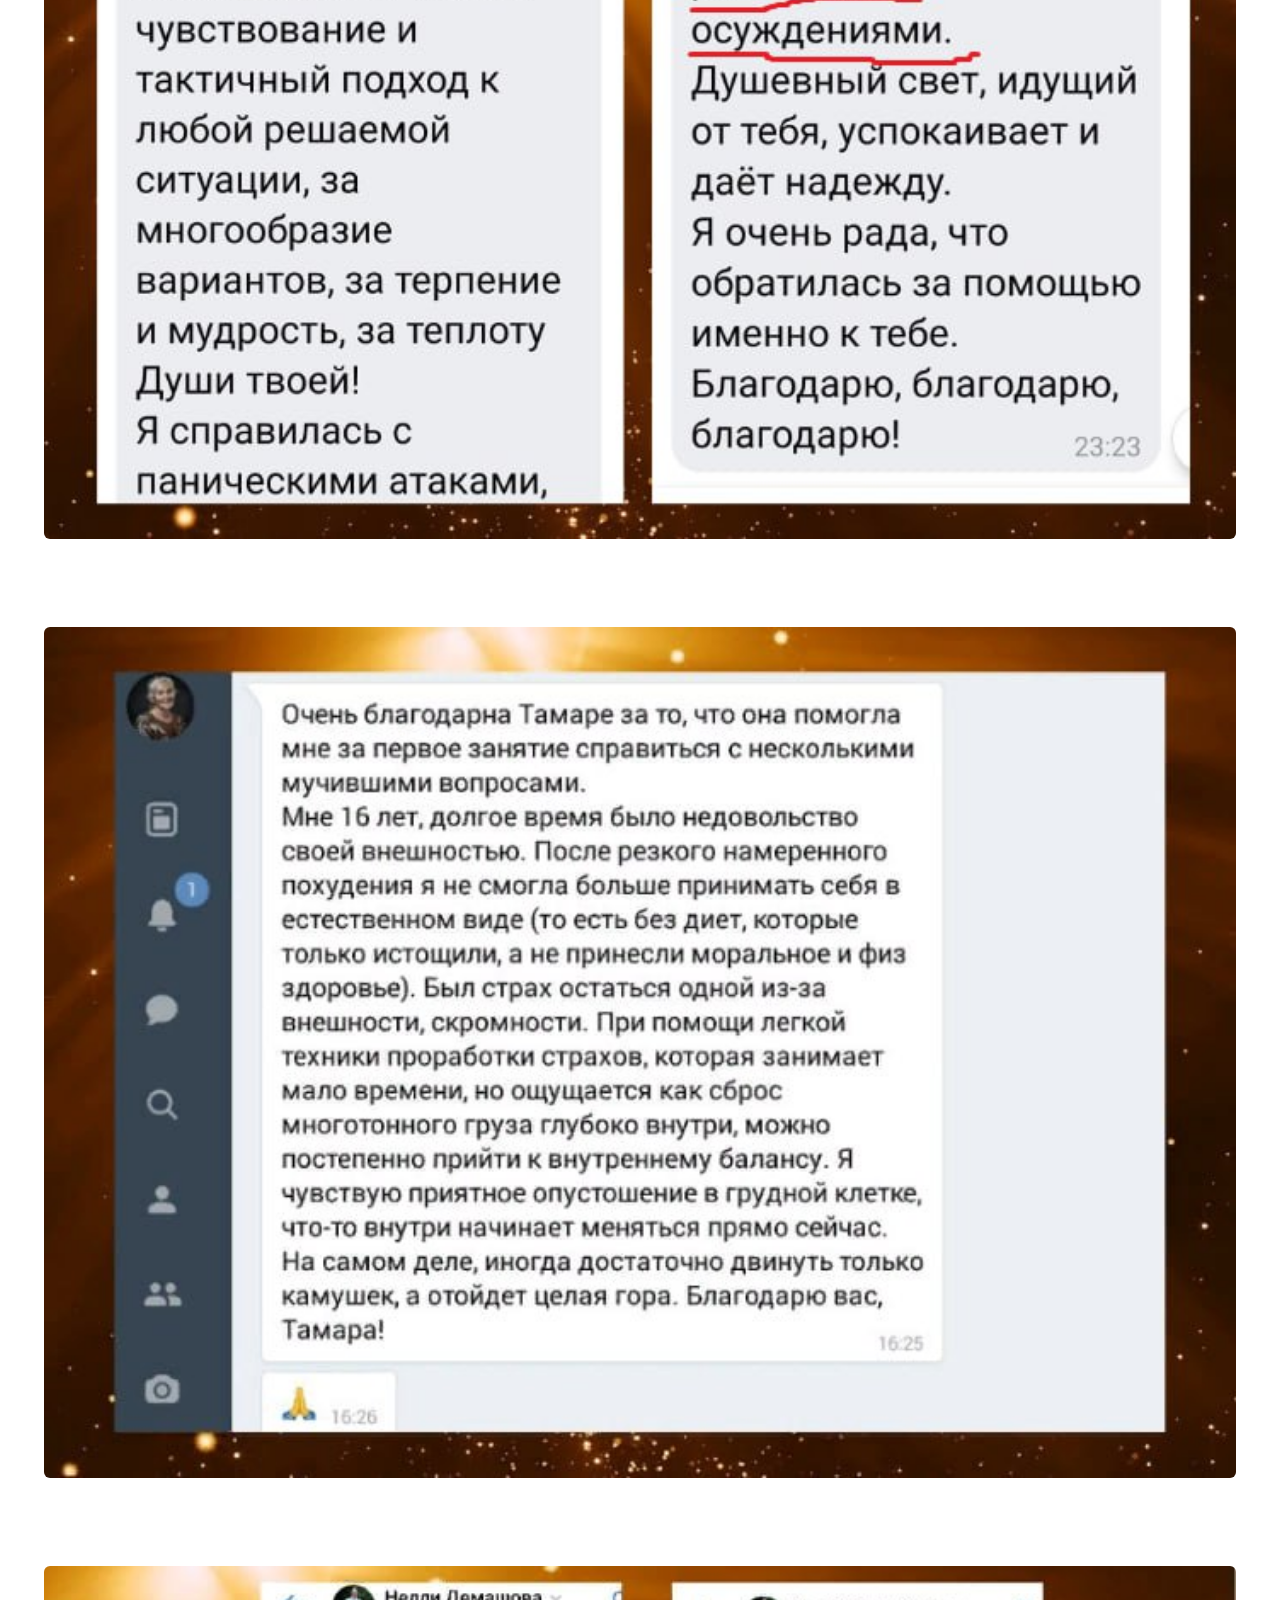
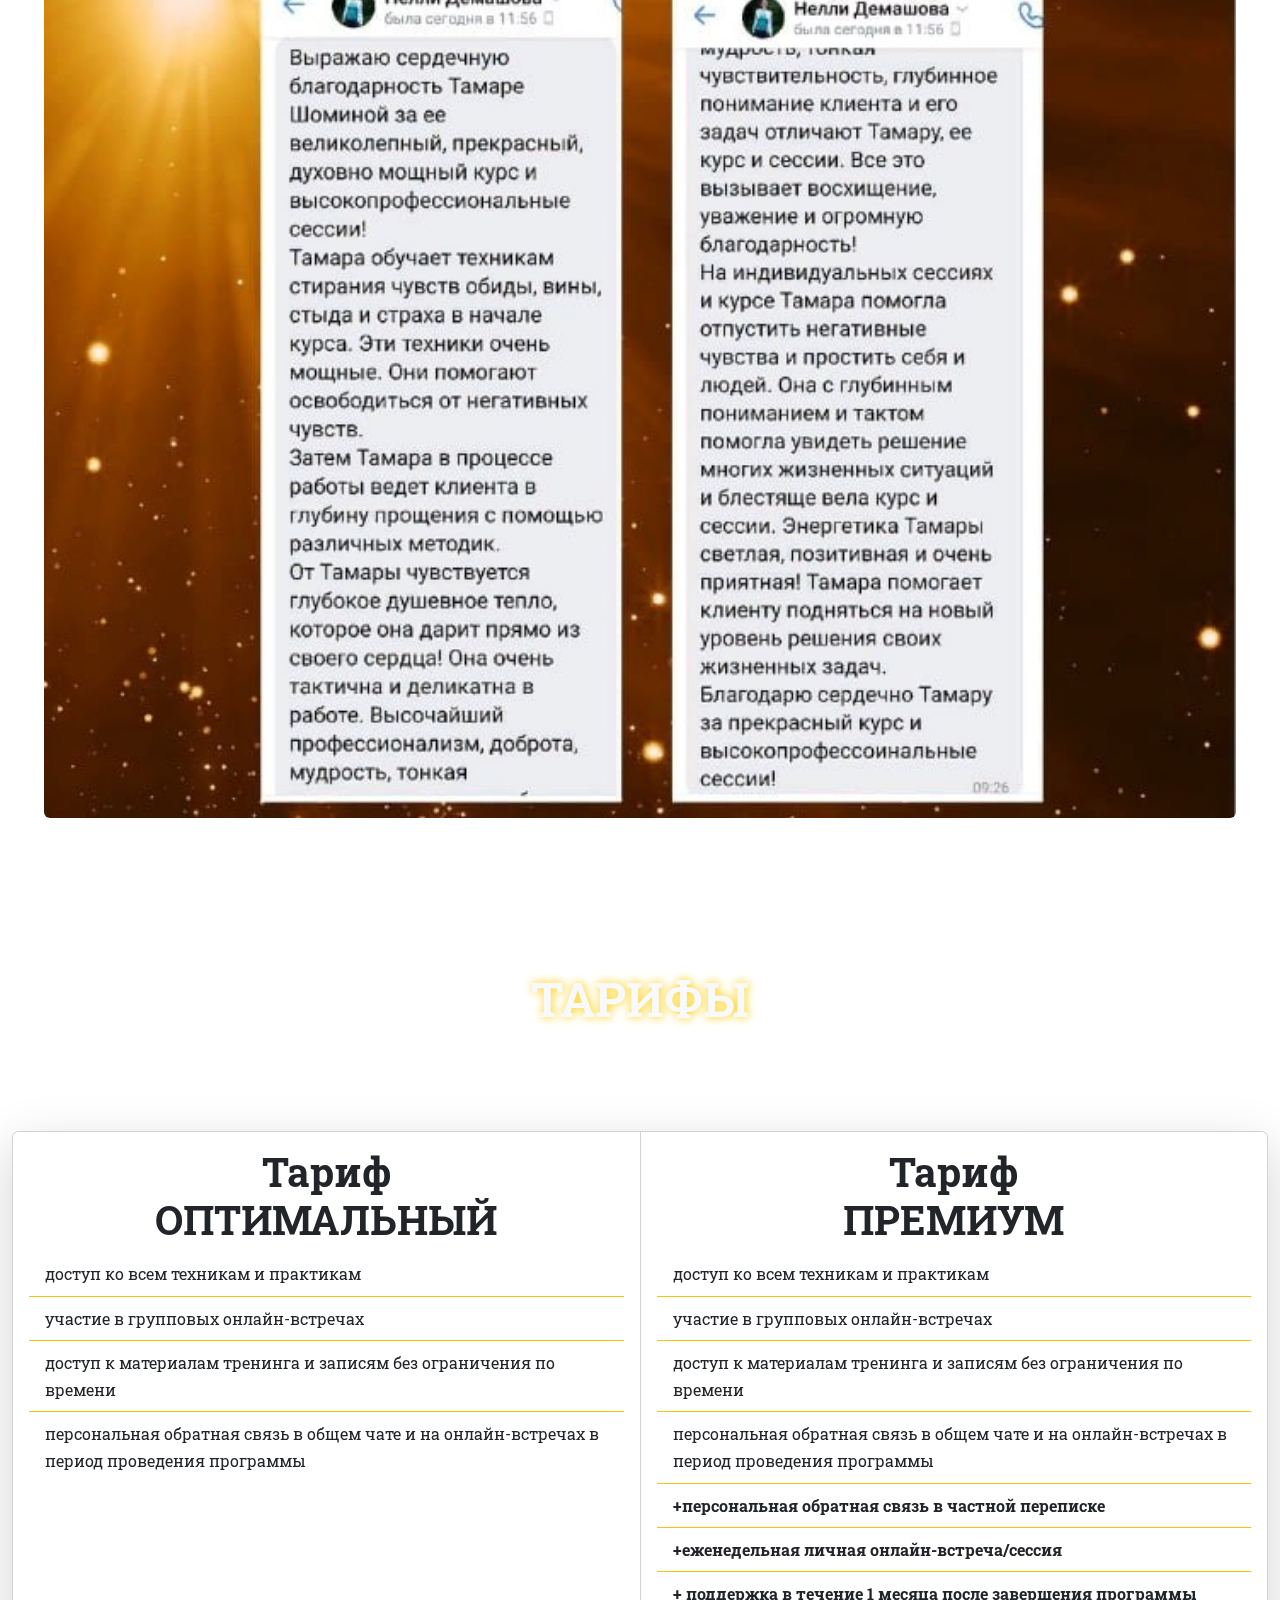
==== commit 1658bb86: "upd" ====
--- a/index.html
+++ b/index.html
@@ -95,7 +95,7 @@
       <div class="col col-md-6 col-sm-12 py-4">
         <p class="text-center fs-3 fw-bold">Кому подойдет этот курс</p>
         <ul class="list-group list-group-flush">
-          <li class="list-group-item bg-transparent border-warning">женщинам, чьи близкие имеют или имели в прошлом зависимости</li>
+          <li class="list-group-item bg-transparent border-warning">тем, чьи близкие имеют или имели в прошлом зависимости</li>
           <li class="list-group-item bg-transparent border-warning">тем, кто имеет сейчас какую-либо зависимость</li>
         </ul>
       </div>
@@ -401,13 +401,13 @@
       Статьи
     </a></li>
     <li class="list-group-item bg-transparent"><a class="p-3 text-light" href="https://vk.com/id466450913">
-      <i class="fa fl fa-vk" aria-hidden="true"></i> ВК
+      ВК
     </a></li>
     <li class="list-group-item bg-transparent"><a class="p-3 text-light" href="https://t.me/TomaShomina">
-      <i class="fa fa-telegram" aria-hidden="true"></i> Telegram
+      Telegram
     </a></li>
     <li class="list-group-item bg-transparent"><a class="p-3 text-light" href="mailto:TomaShomina@yandex.ru">
-      <i class="fa fa-envelope-o" aria-hidden="true"></i> Почта
+      Почта
     </a></li>
   </ul>
 </div>
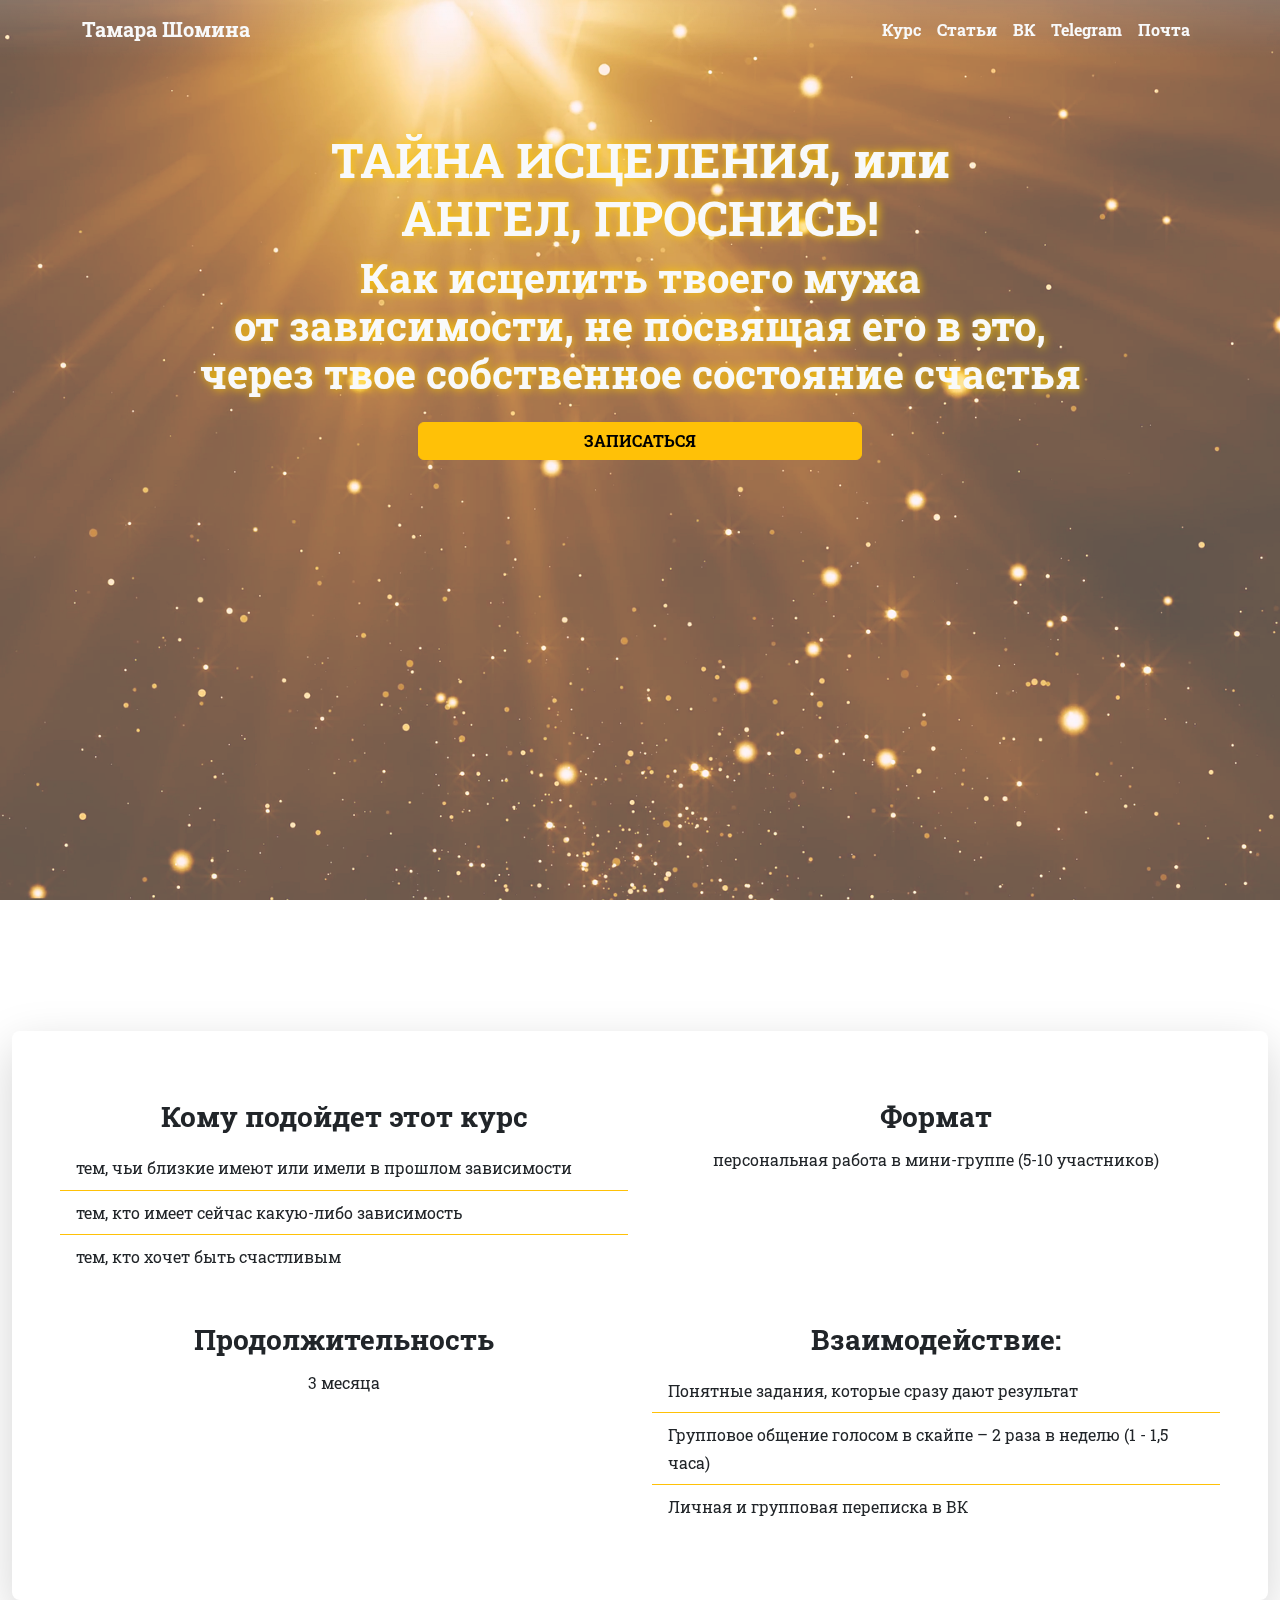
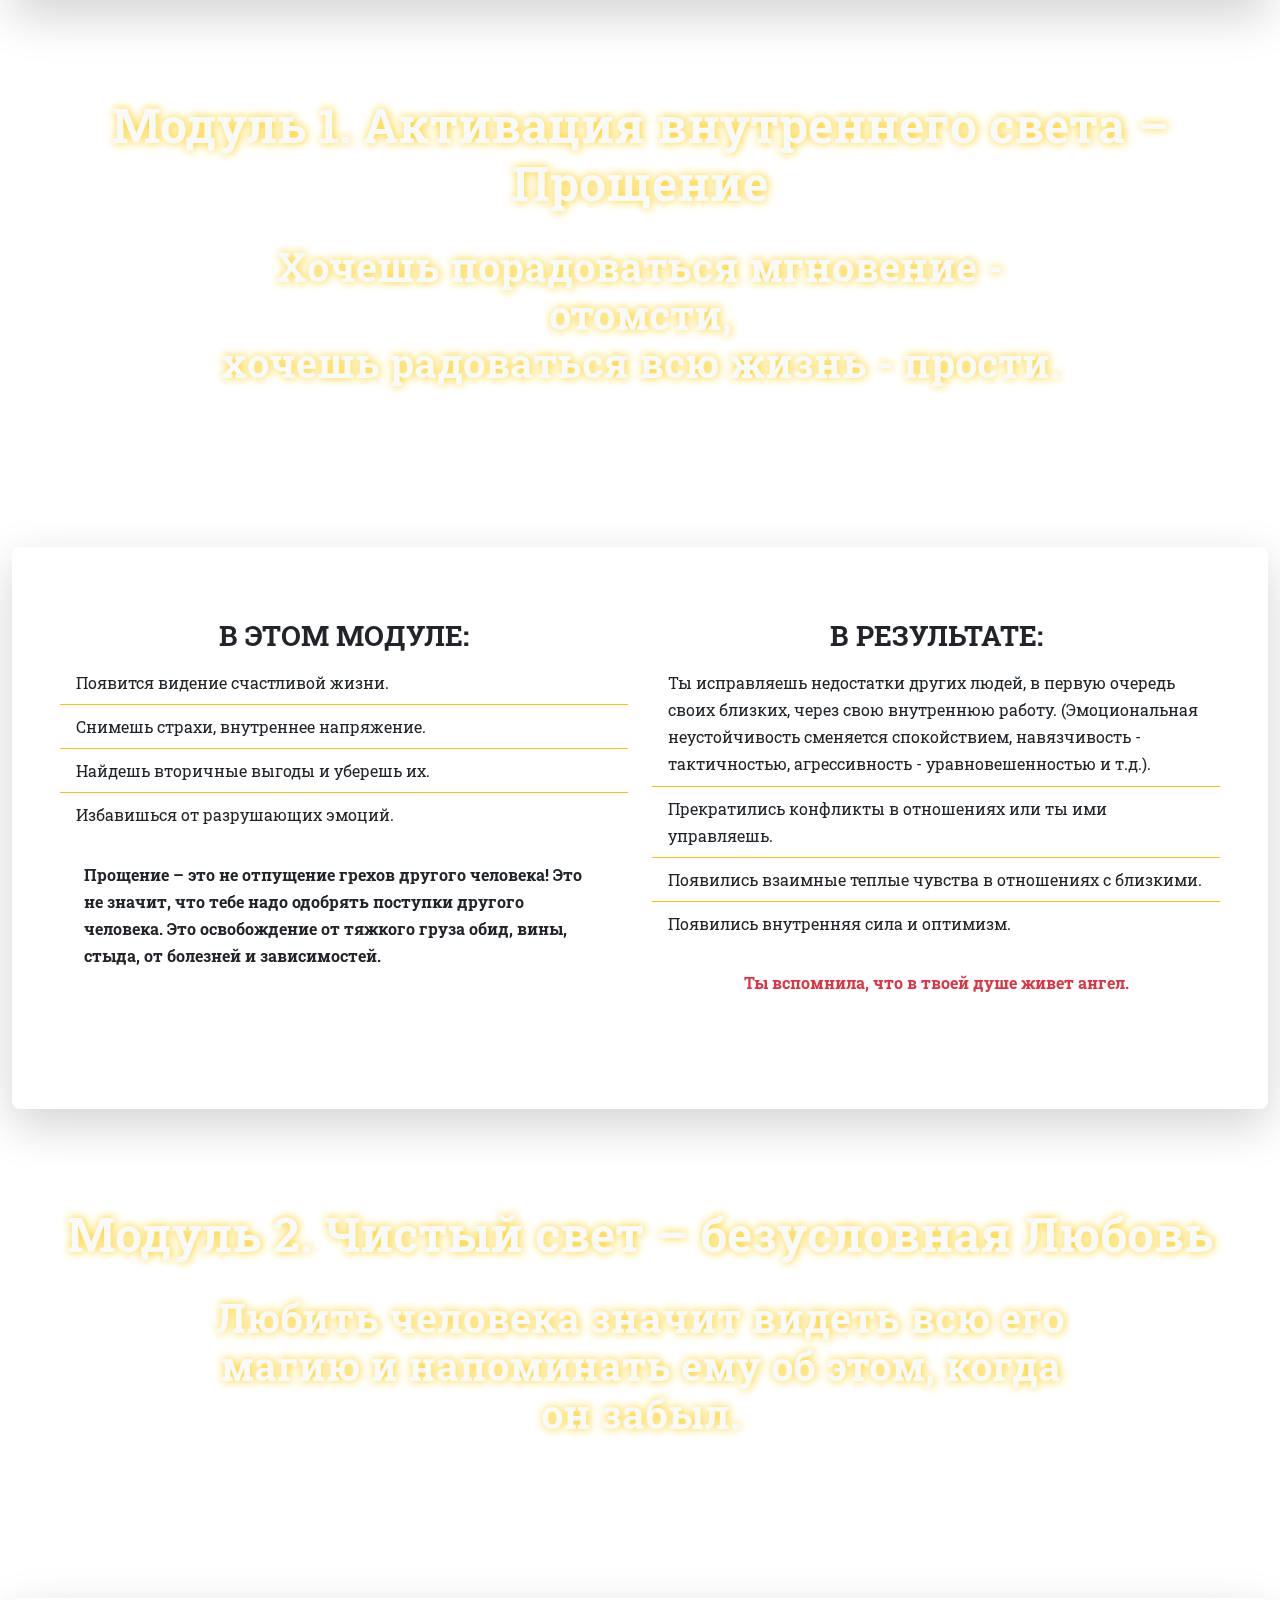
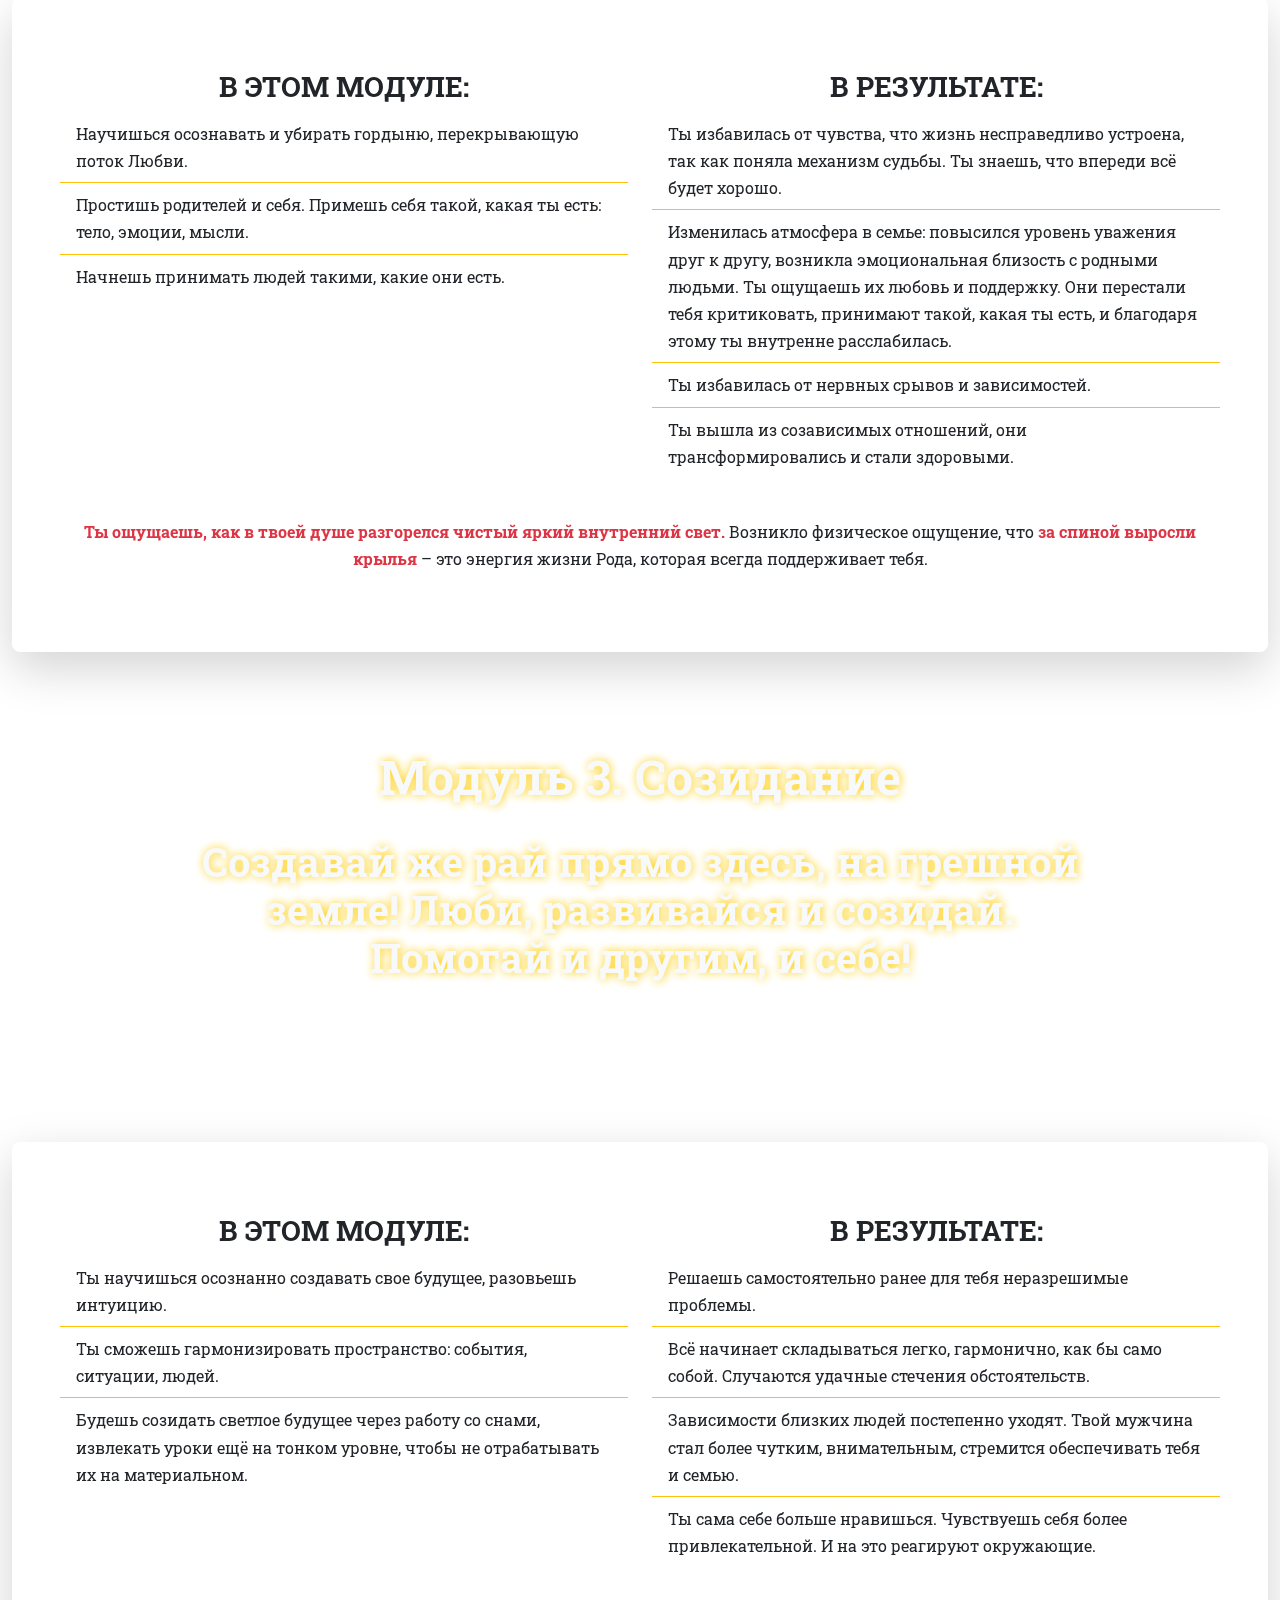
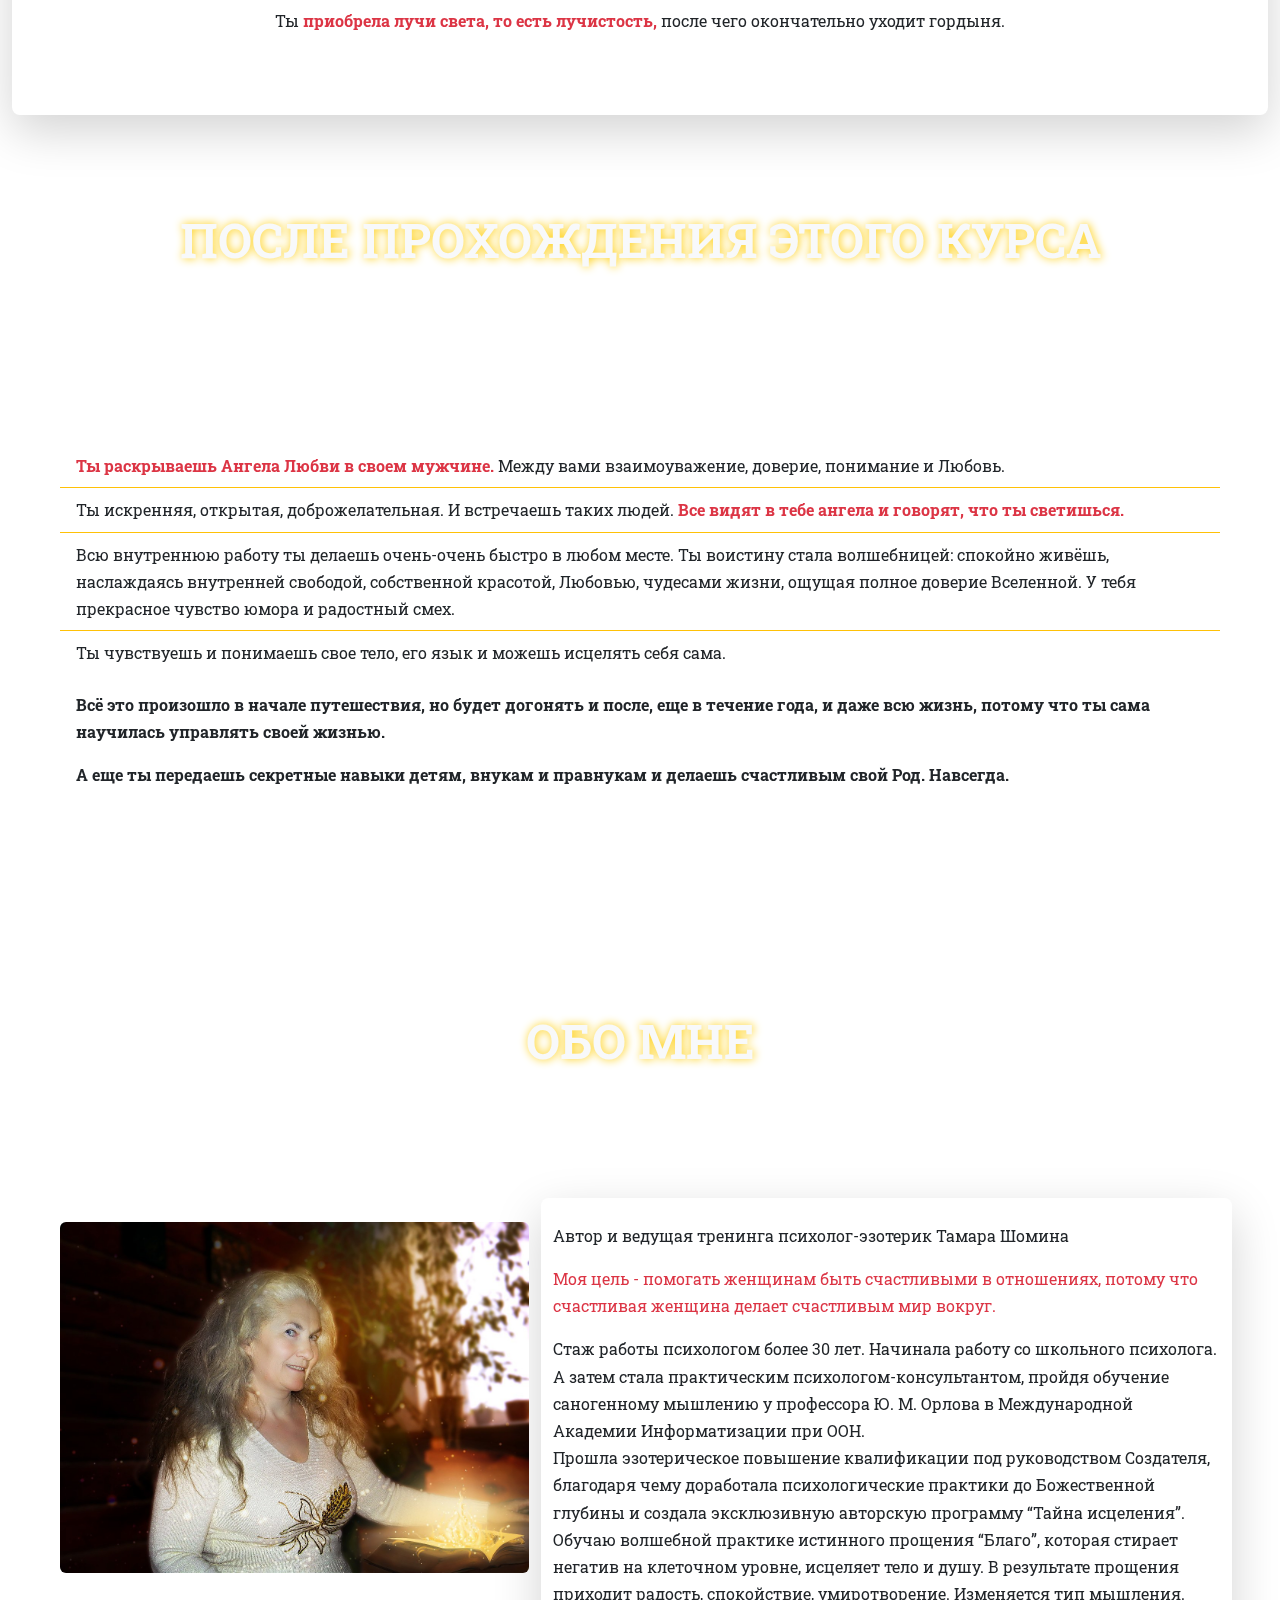
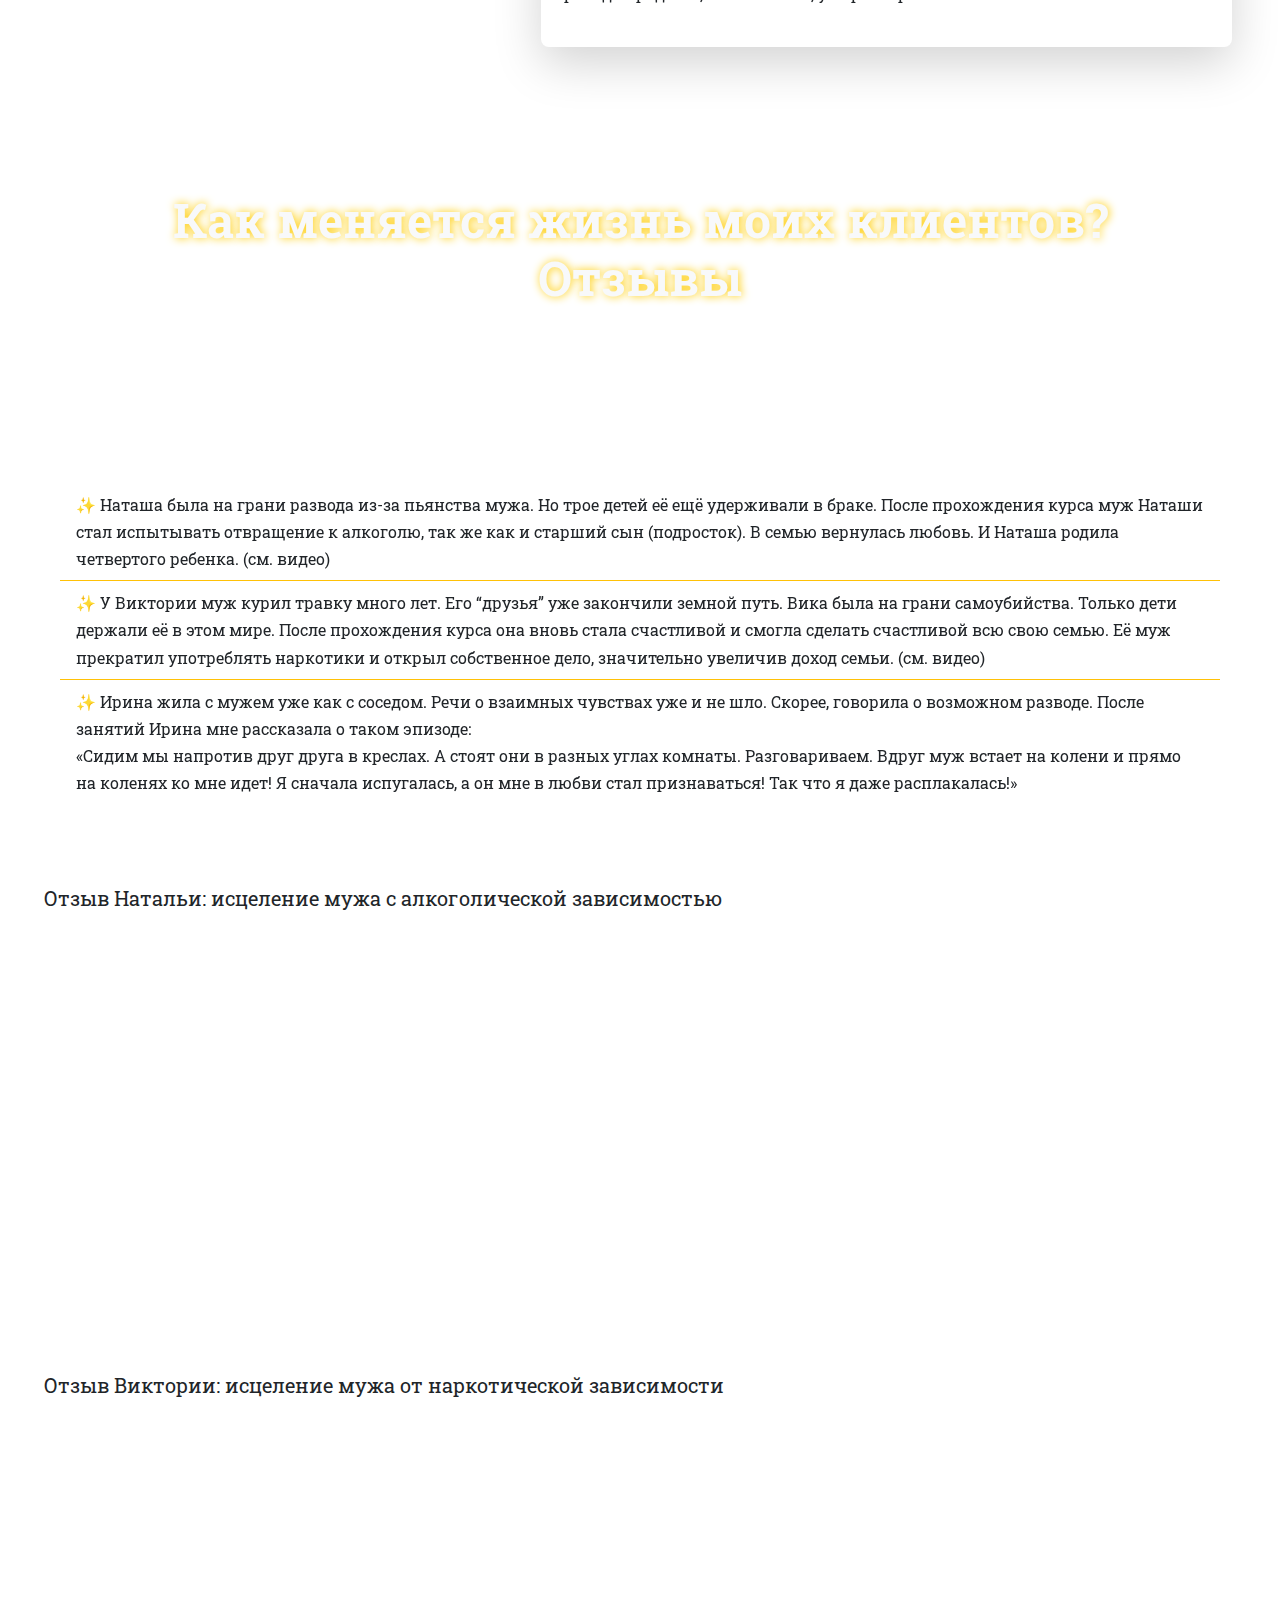
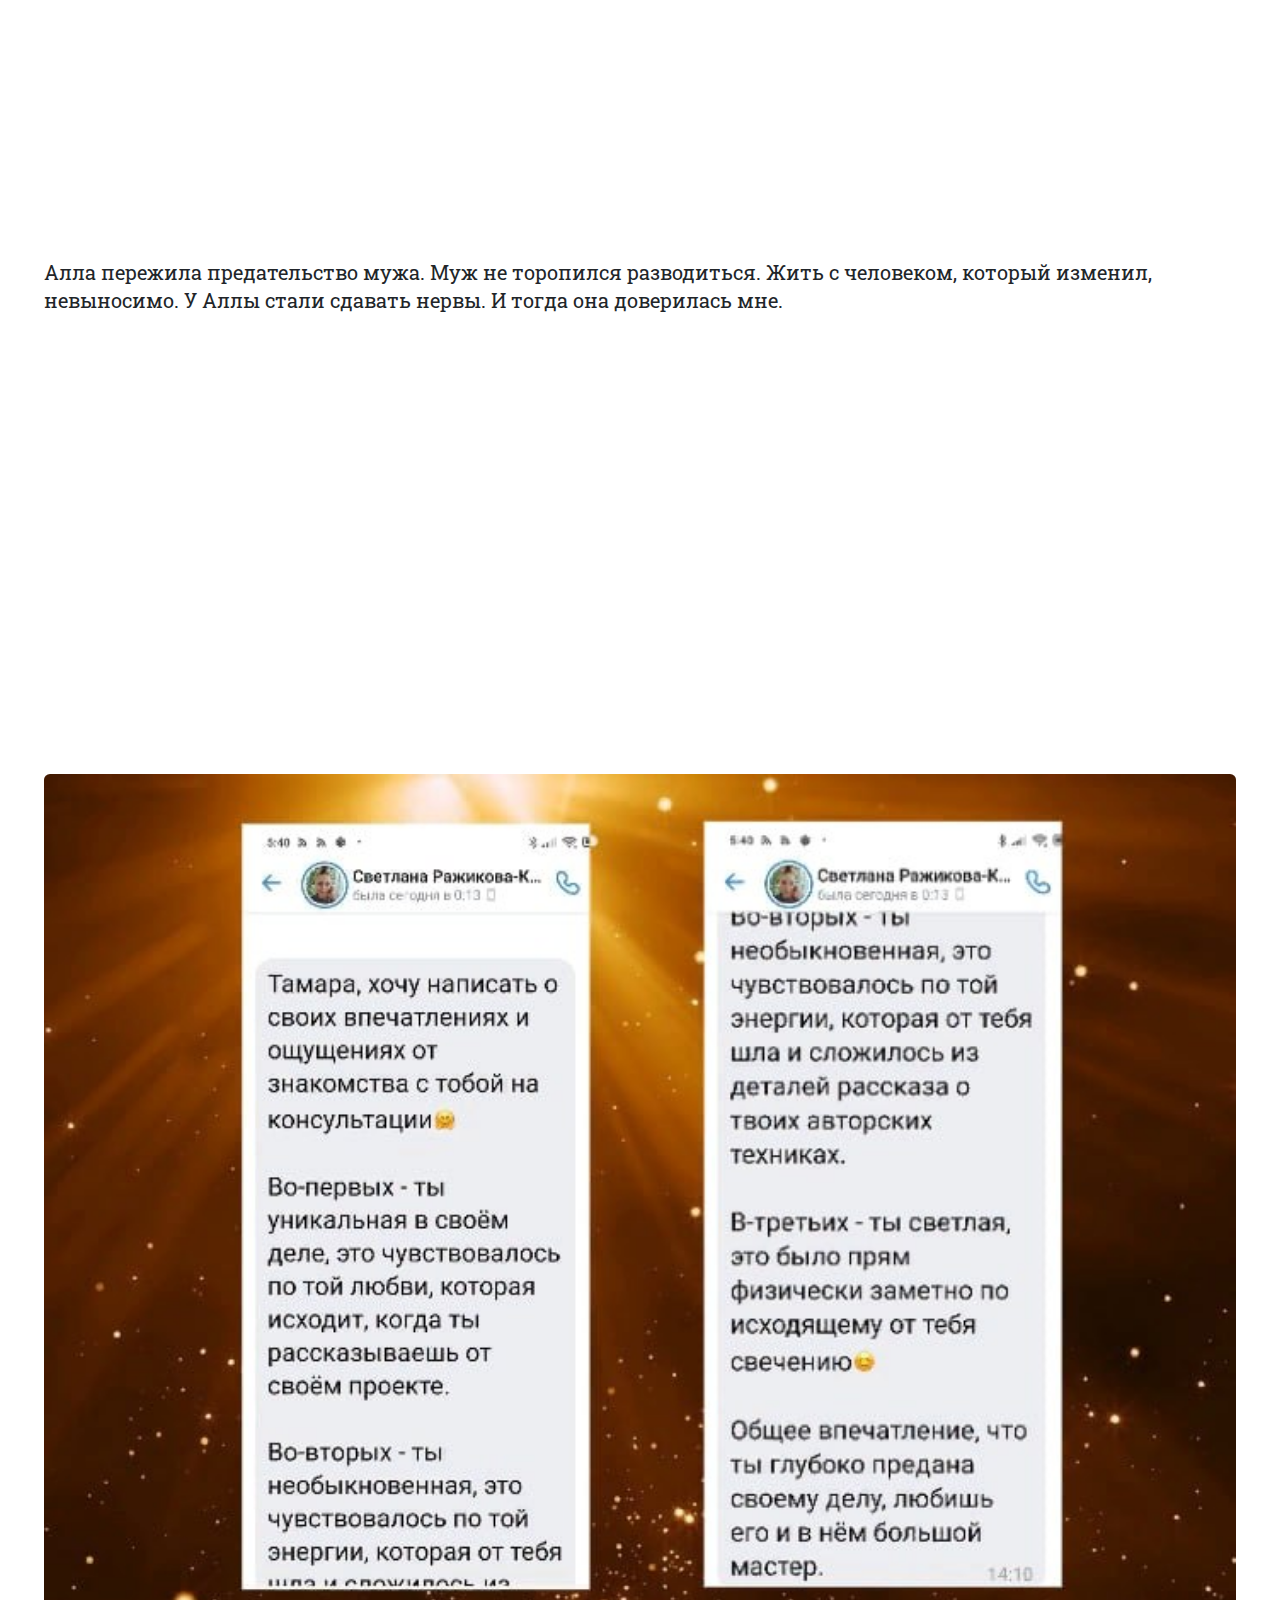
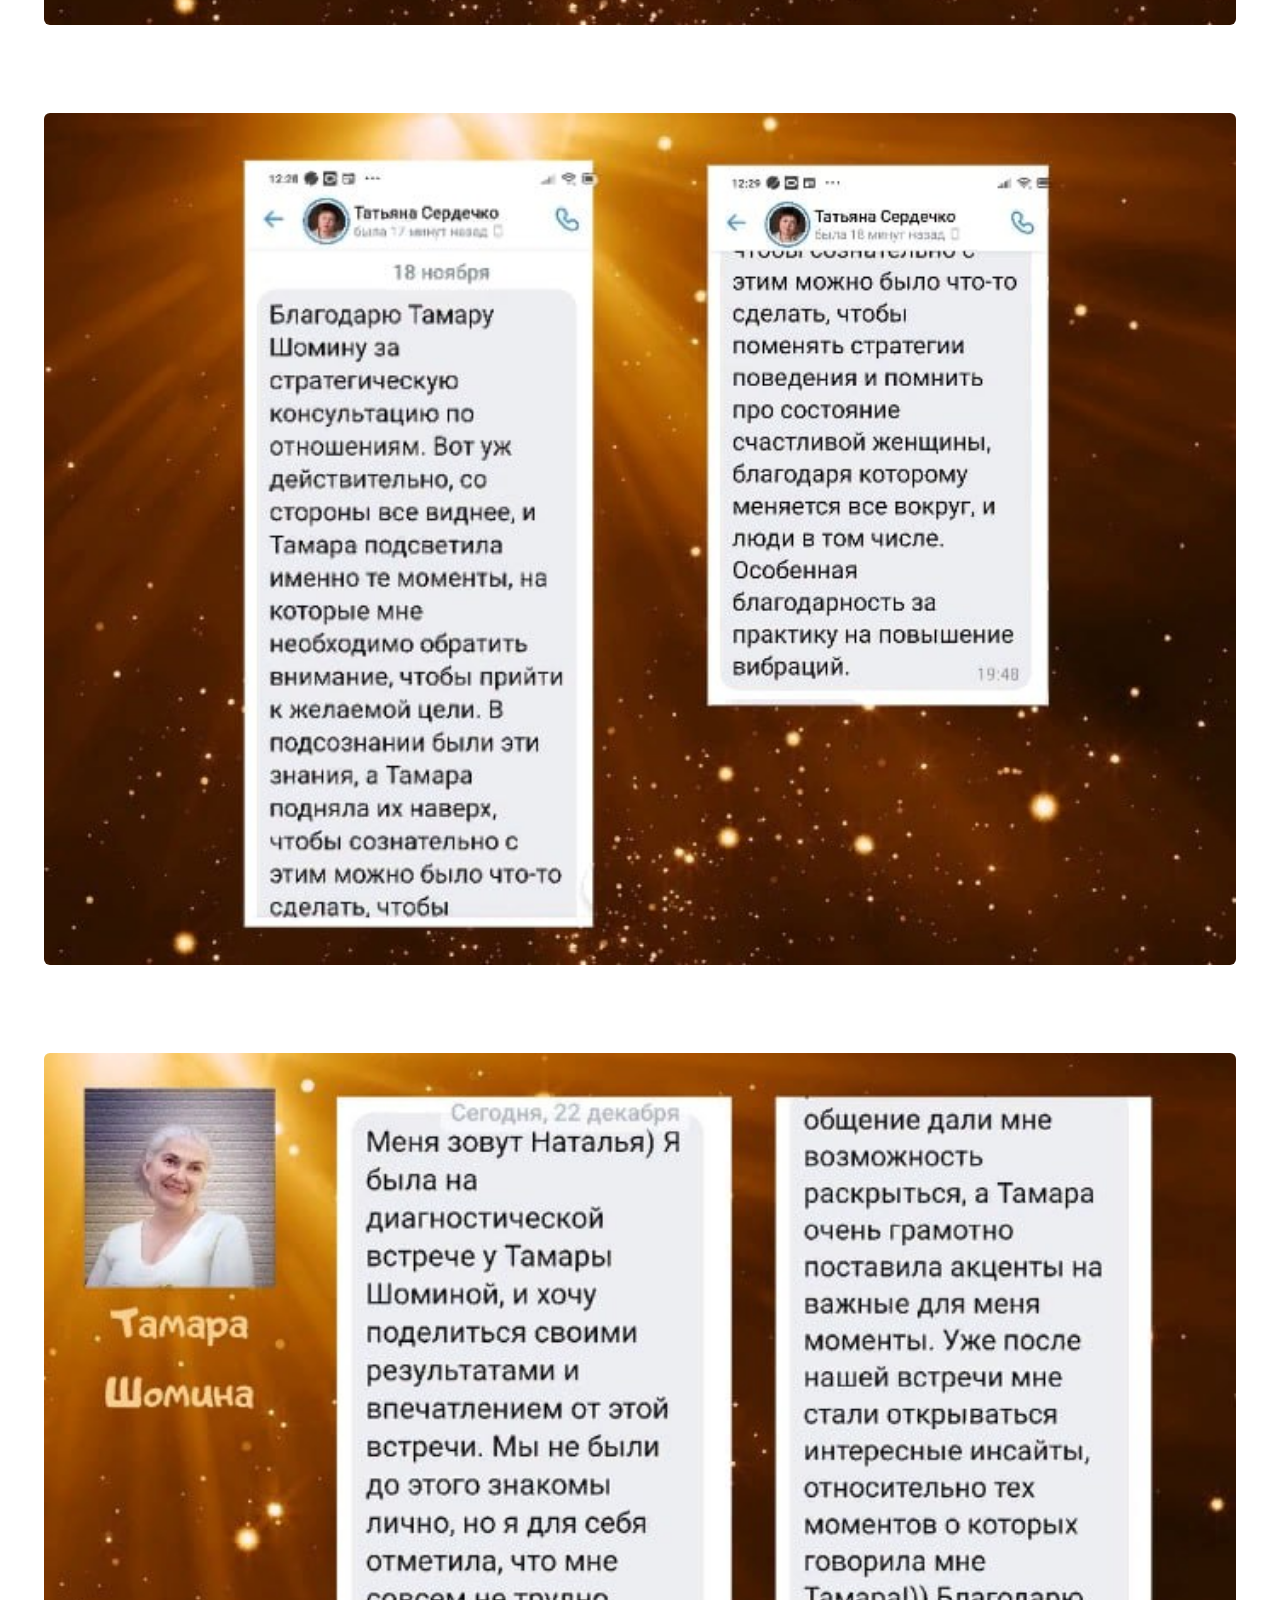
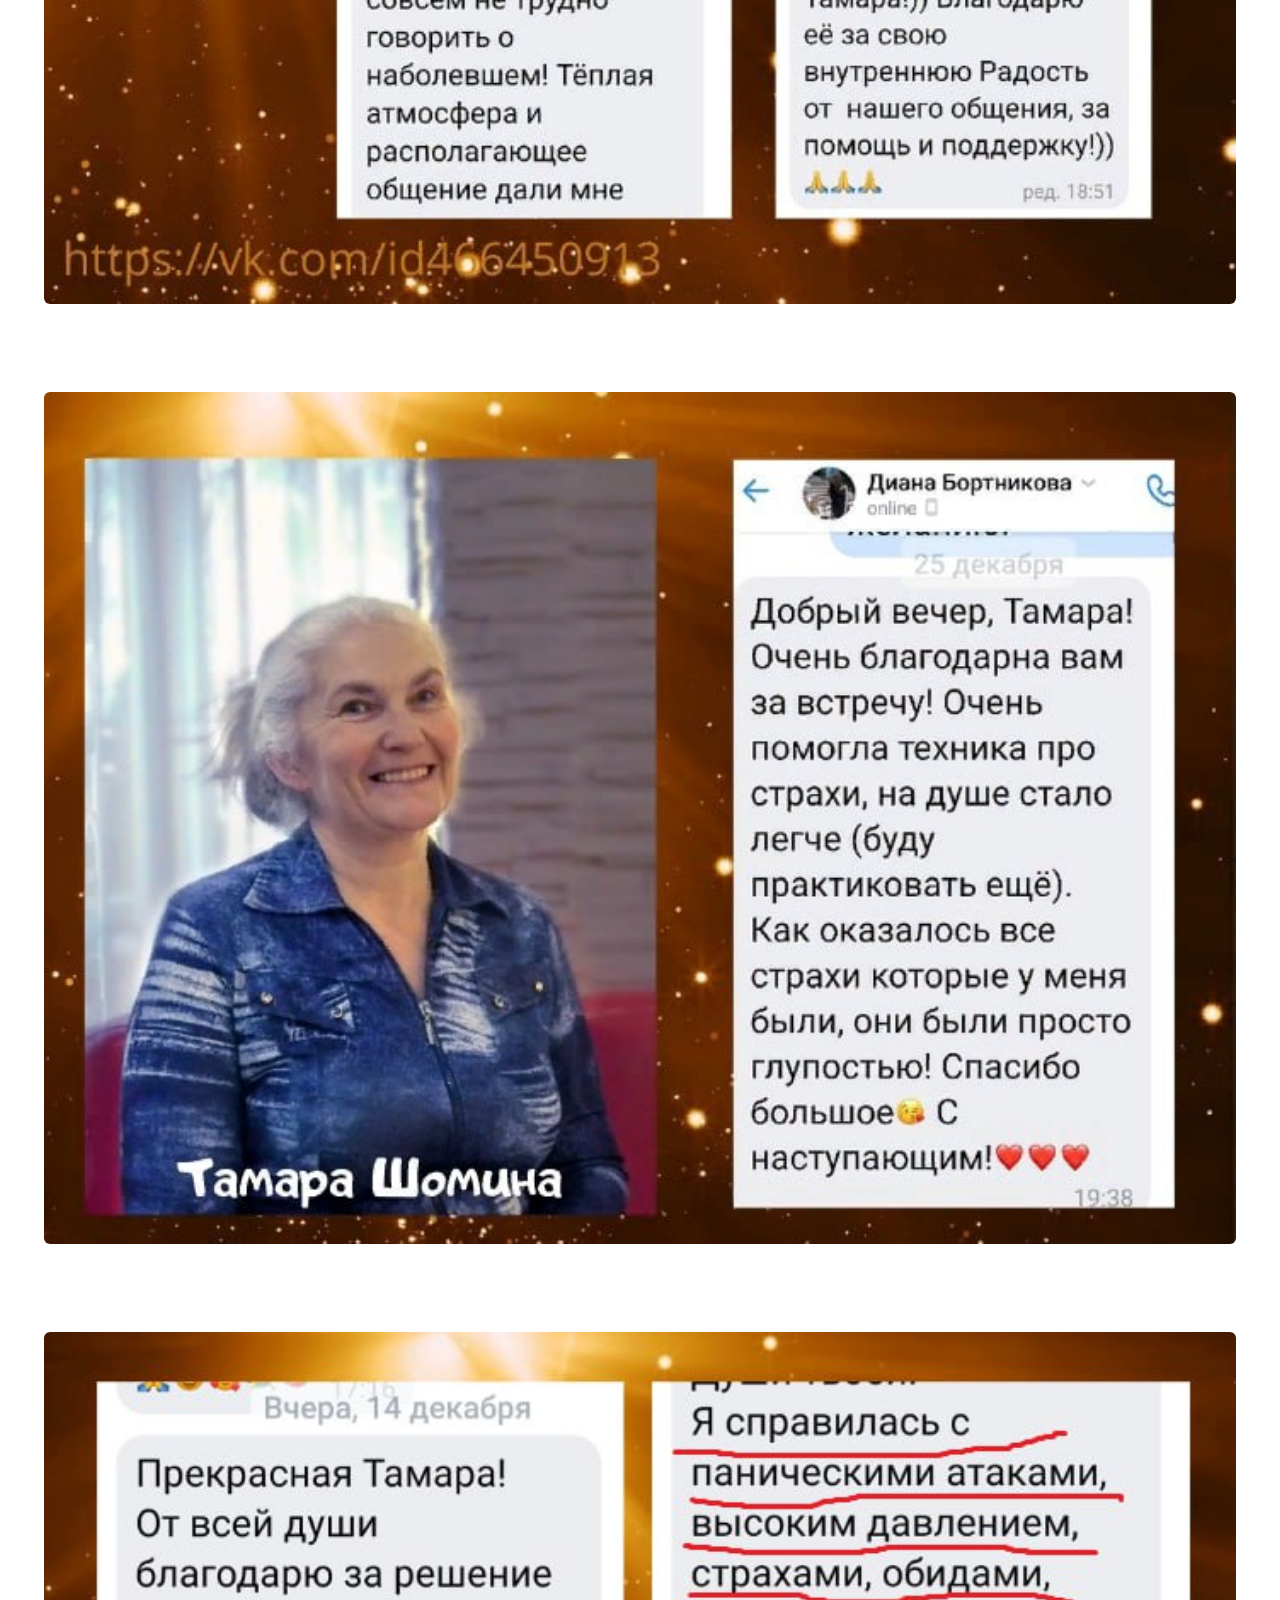
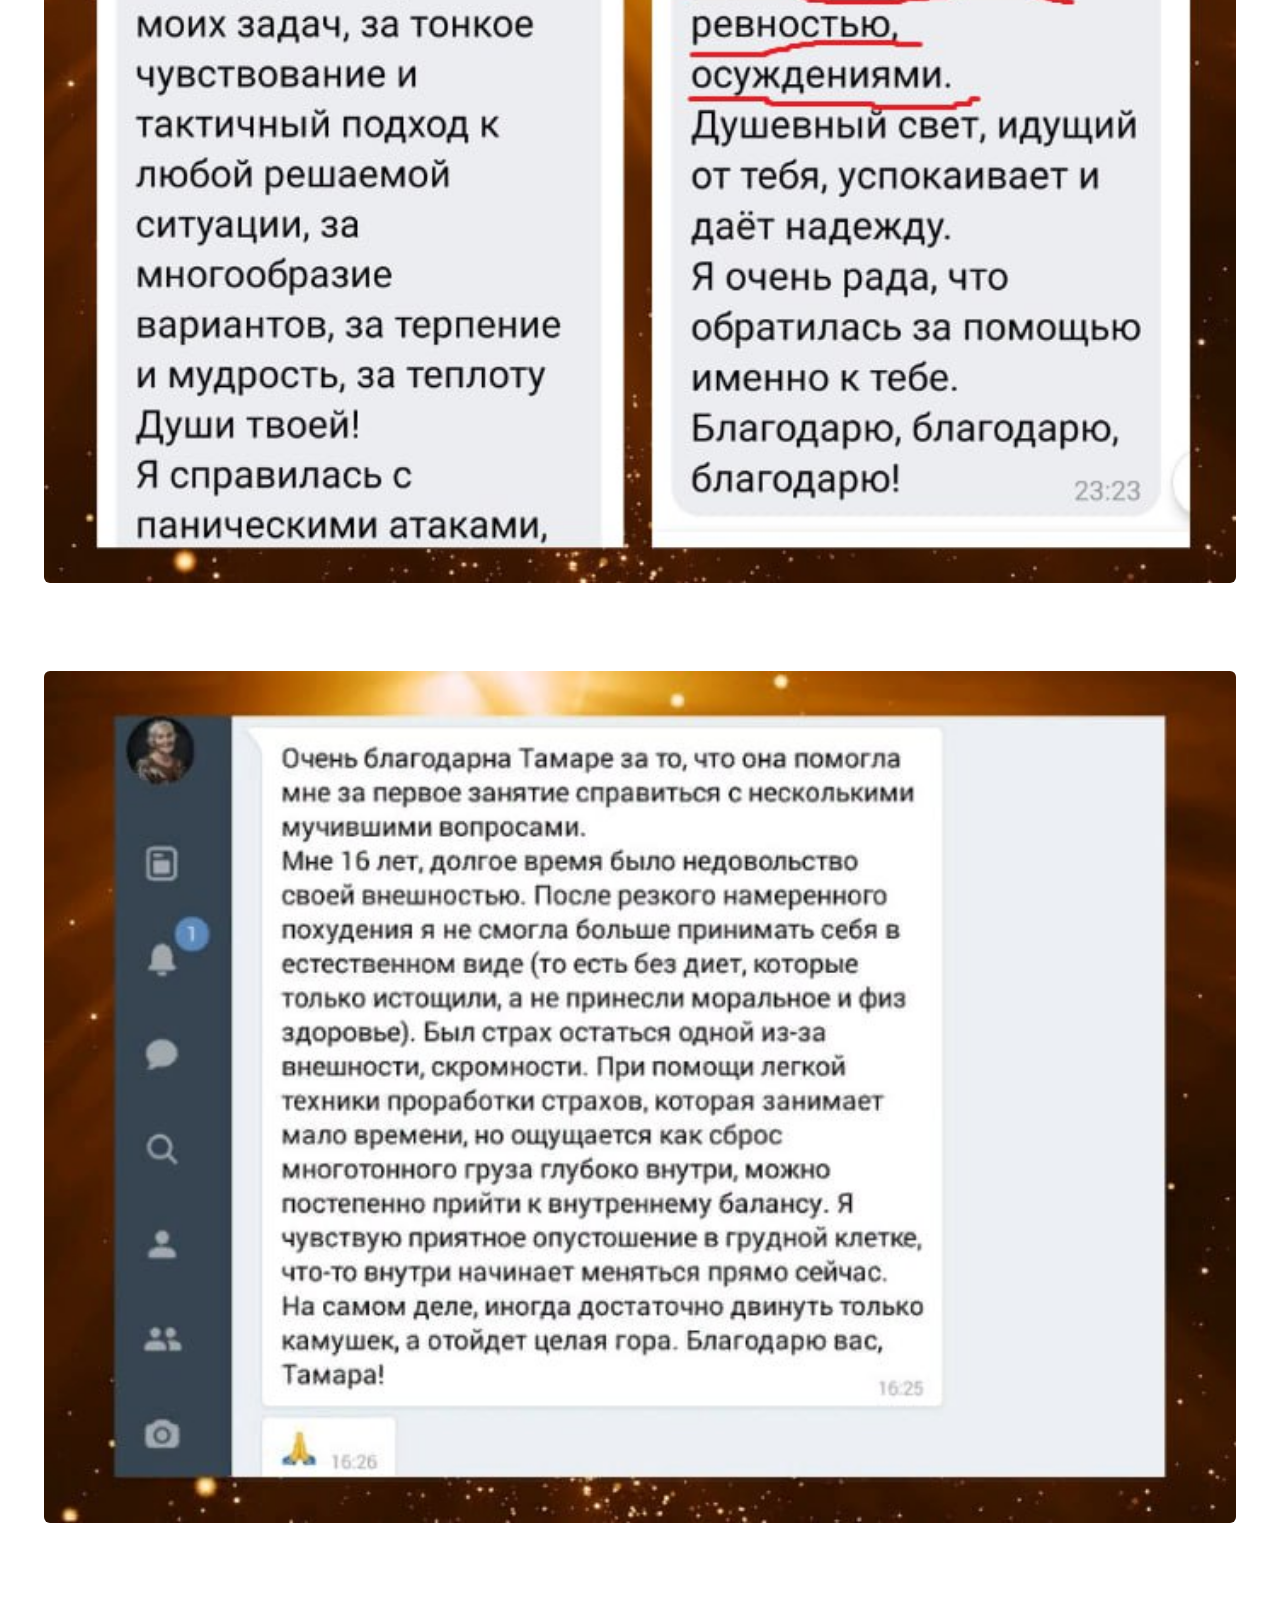
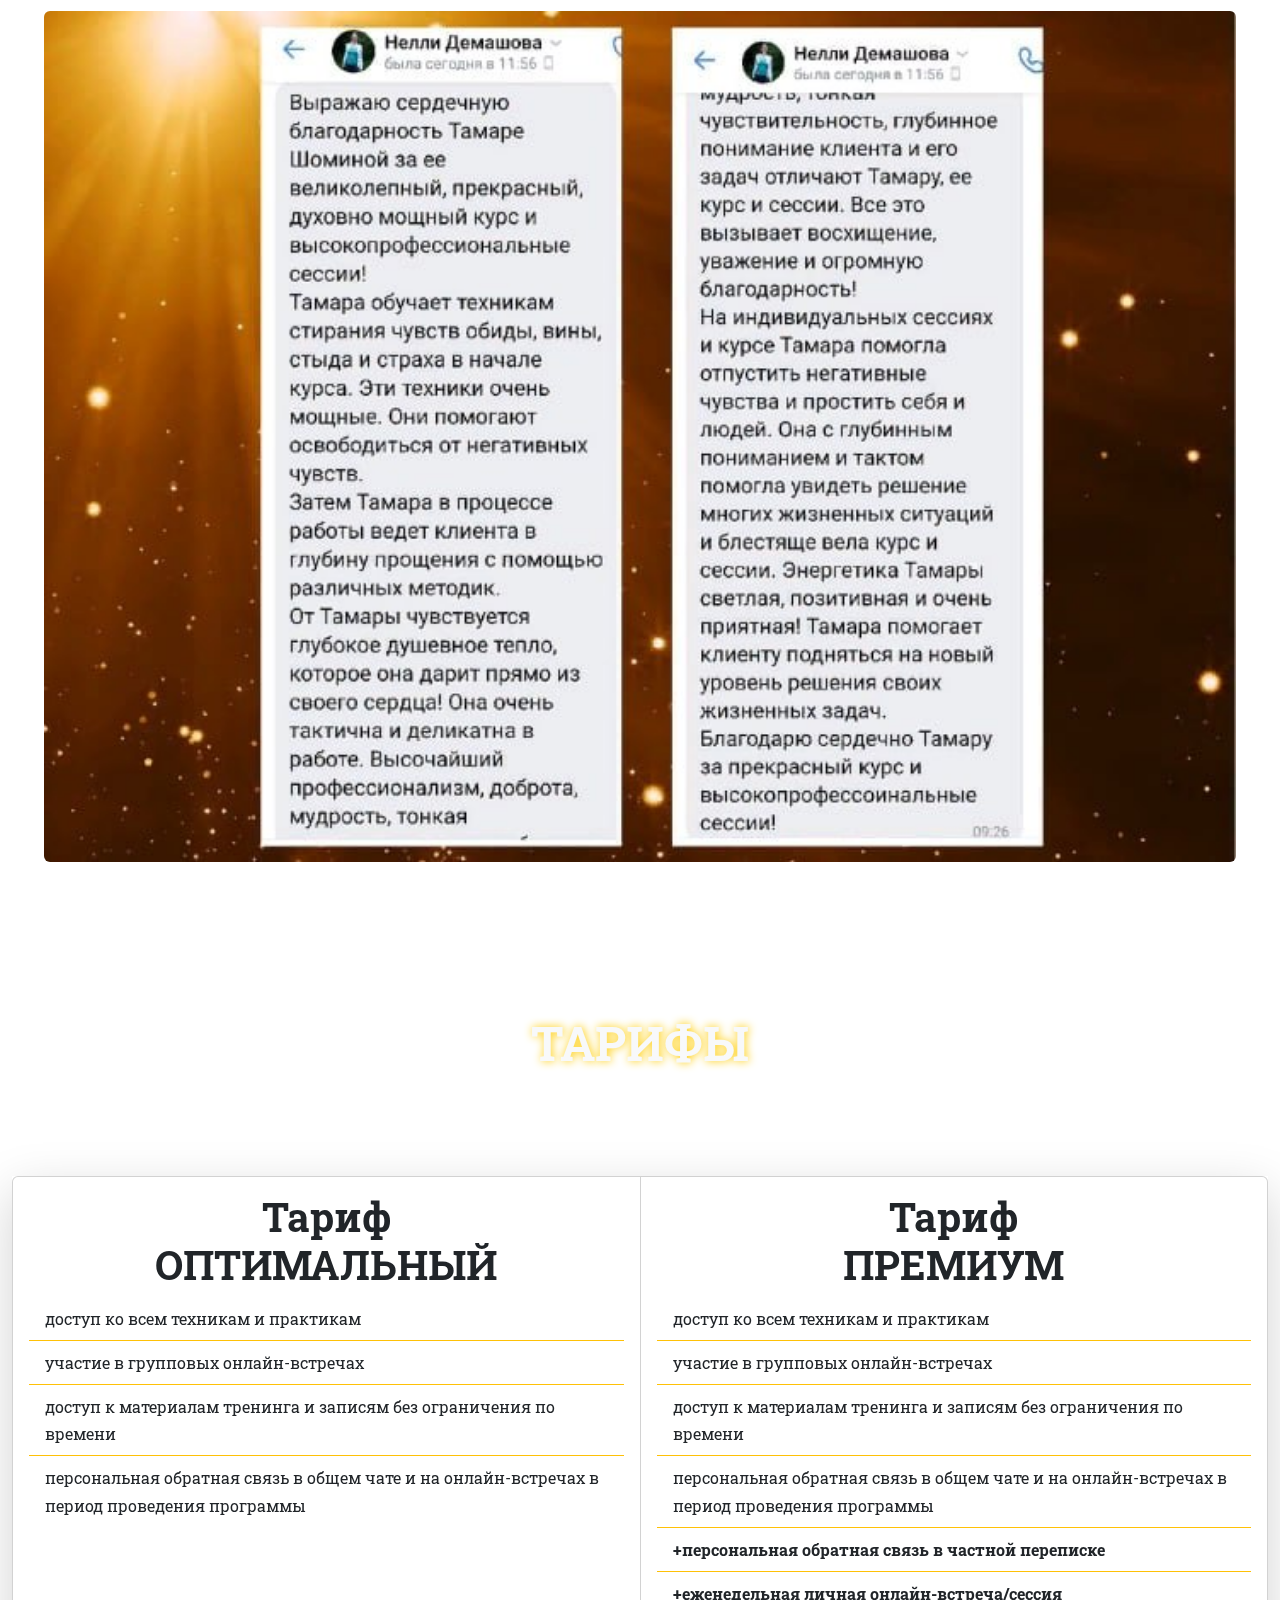
==== commit 6562a349: "uptd" ====
--- a/index.html
+++ b/index.html
@@ -97,6 +97,7 @@
         <ul class="list-group list-group-flush">
           <li class="list-group-item bg-transparent border-warning">тем, чьи близкие имеют или имели в прошлом зависимости</li>
           <li class="list-group-item bg-transparent border-warning">тем, кто имеет сейчас какую-либо зависимость</li>
+          <li class="list-group-item bg-transparent border-warning">тем, кто хочет быть счастливым</li>
         </ul>
       </div>
       <div class="col col-md-6 col-sm-12 py-4 text-center">
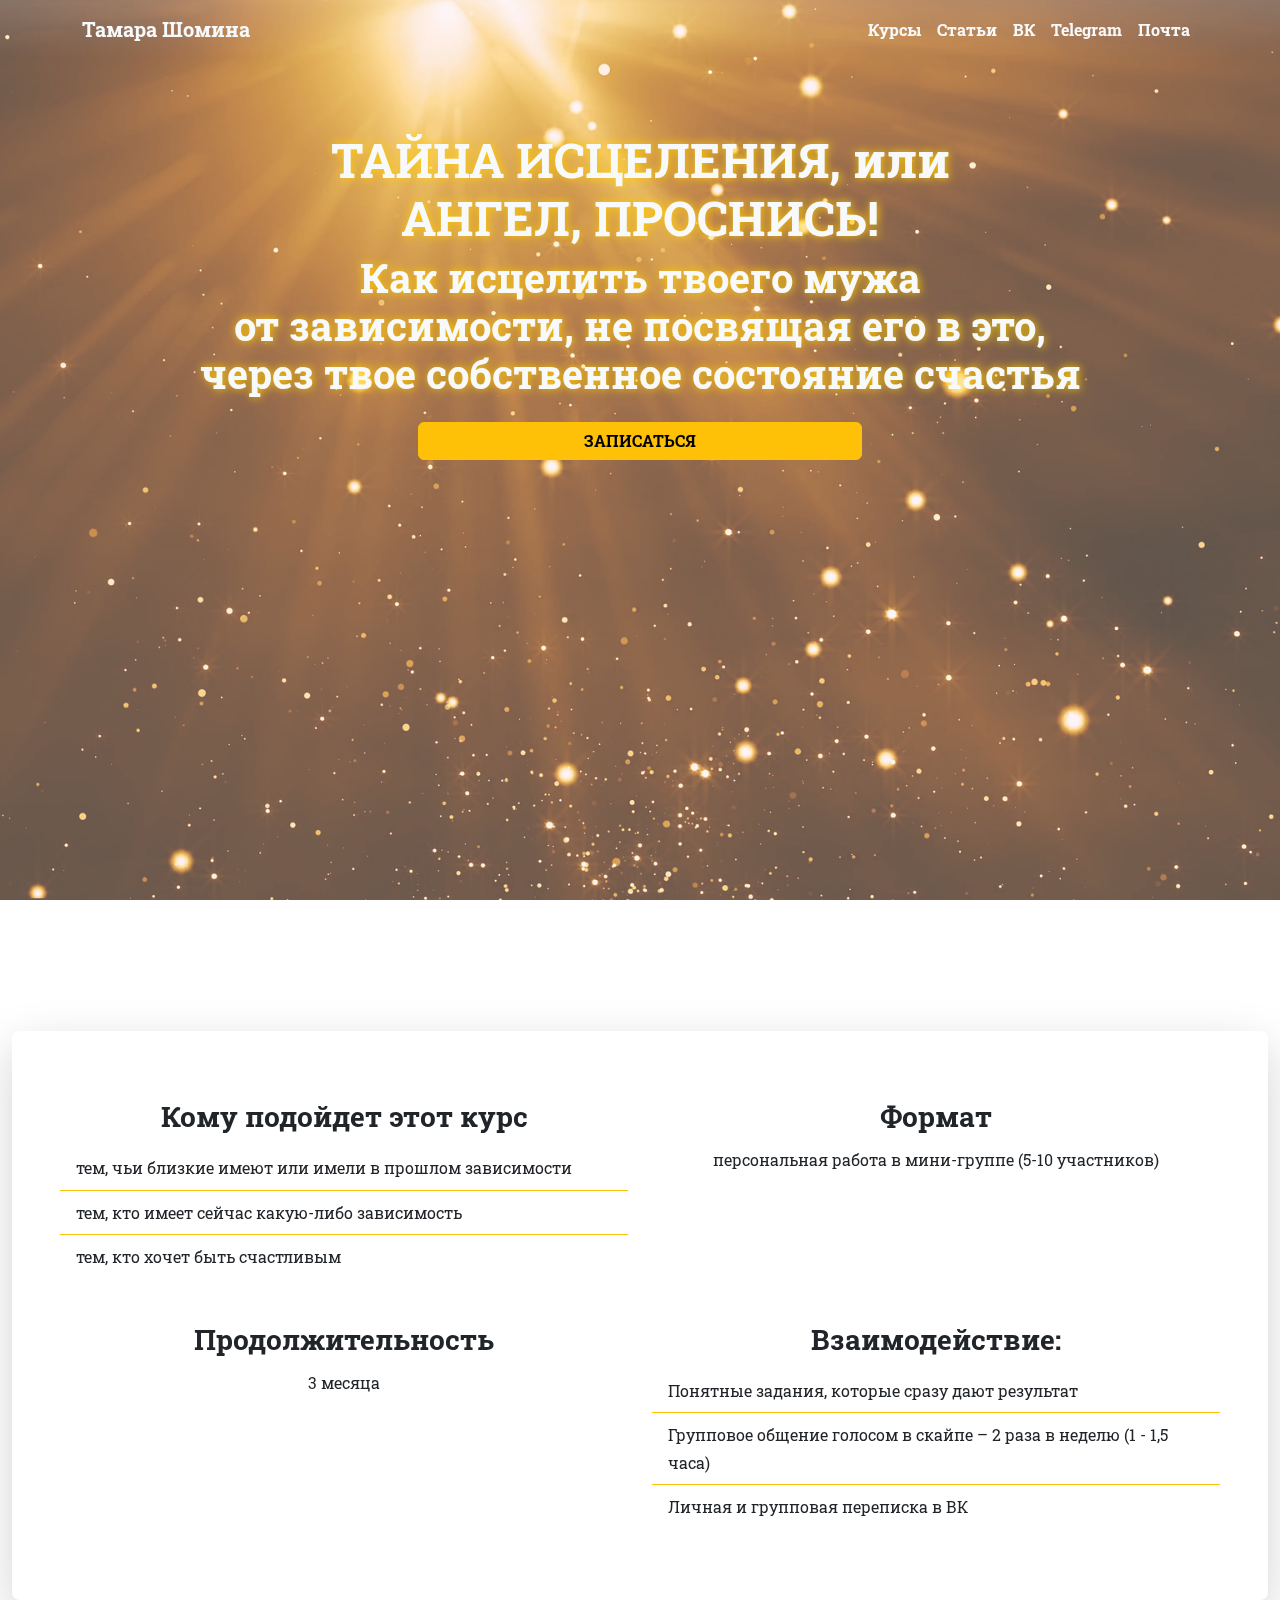
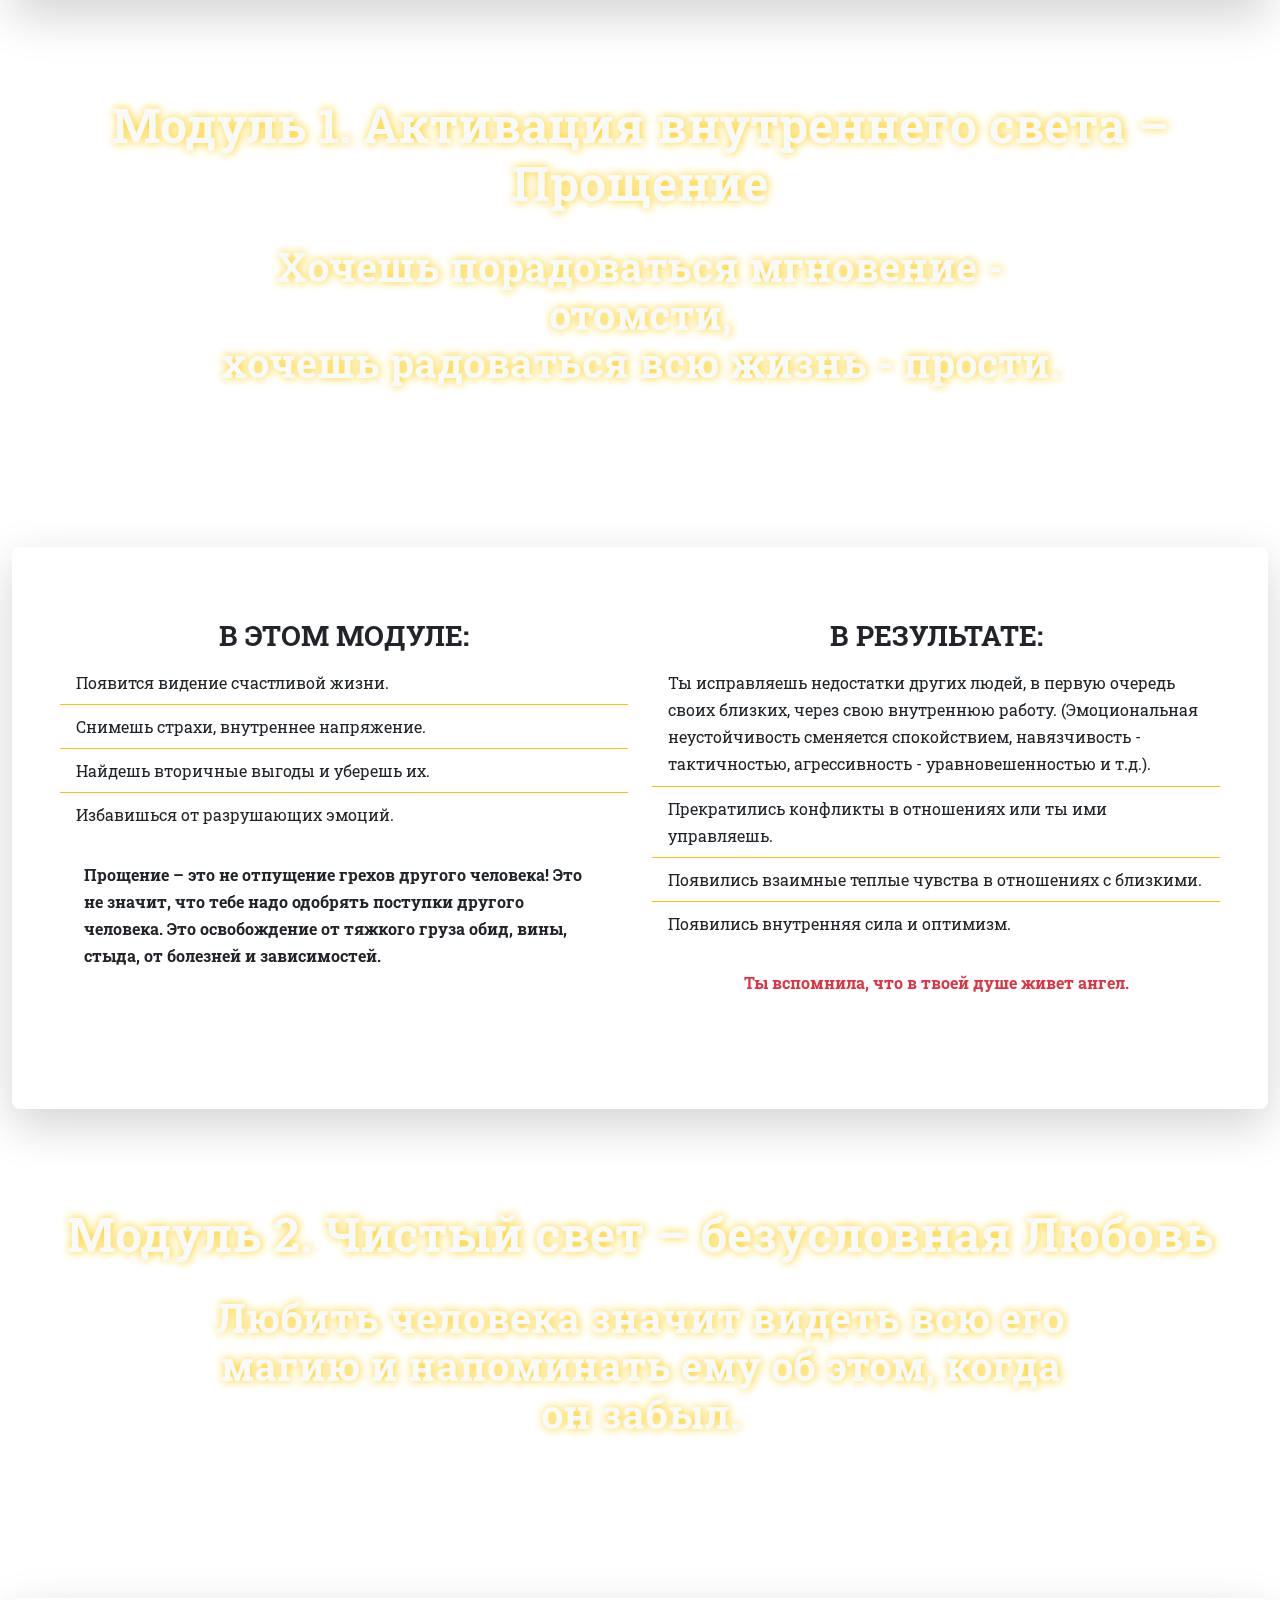
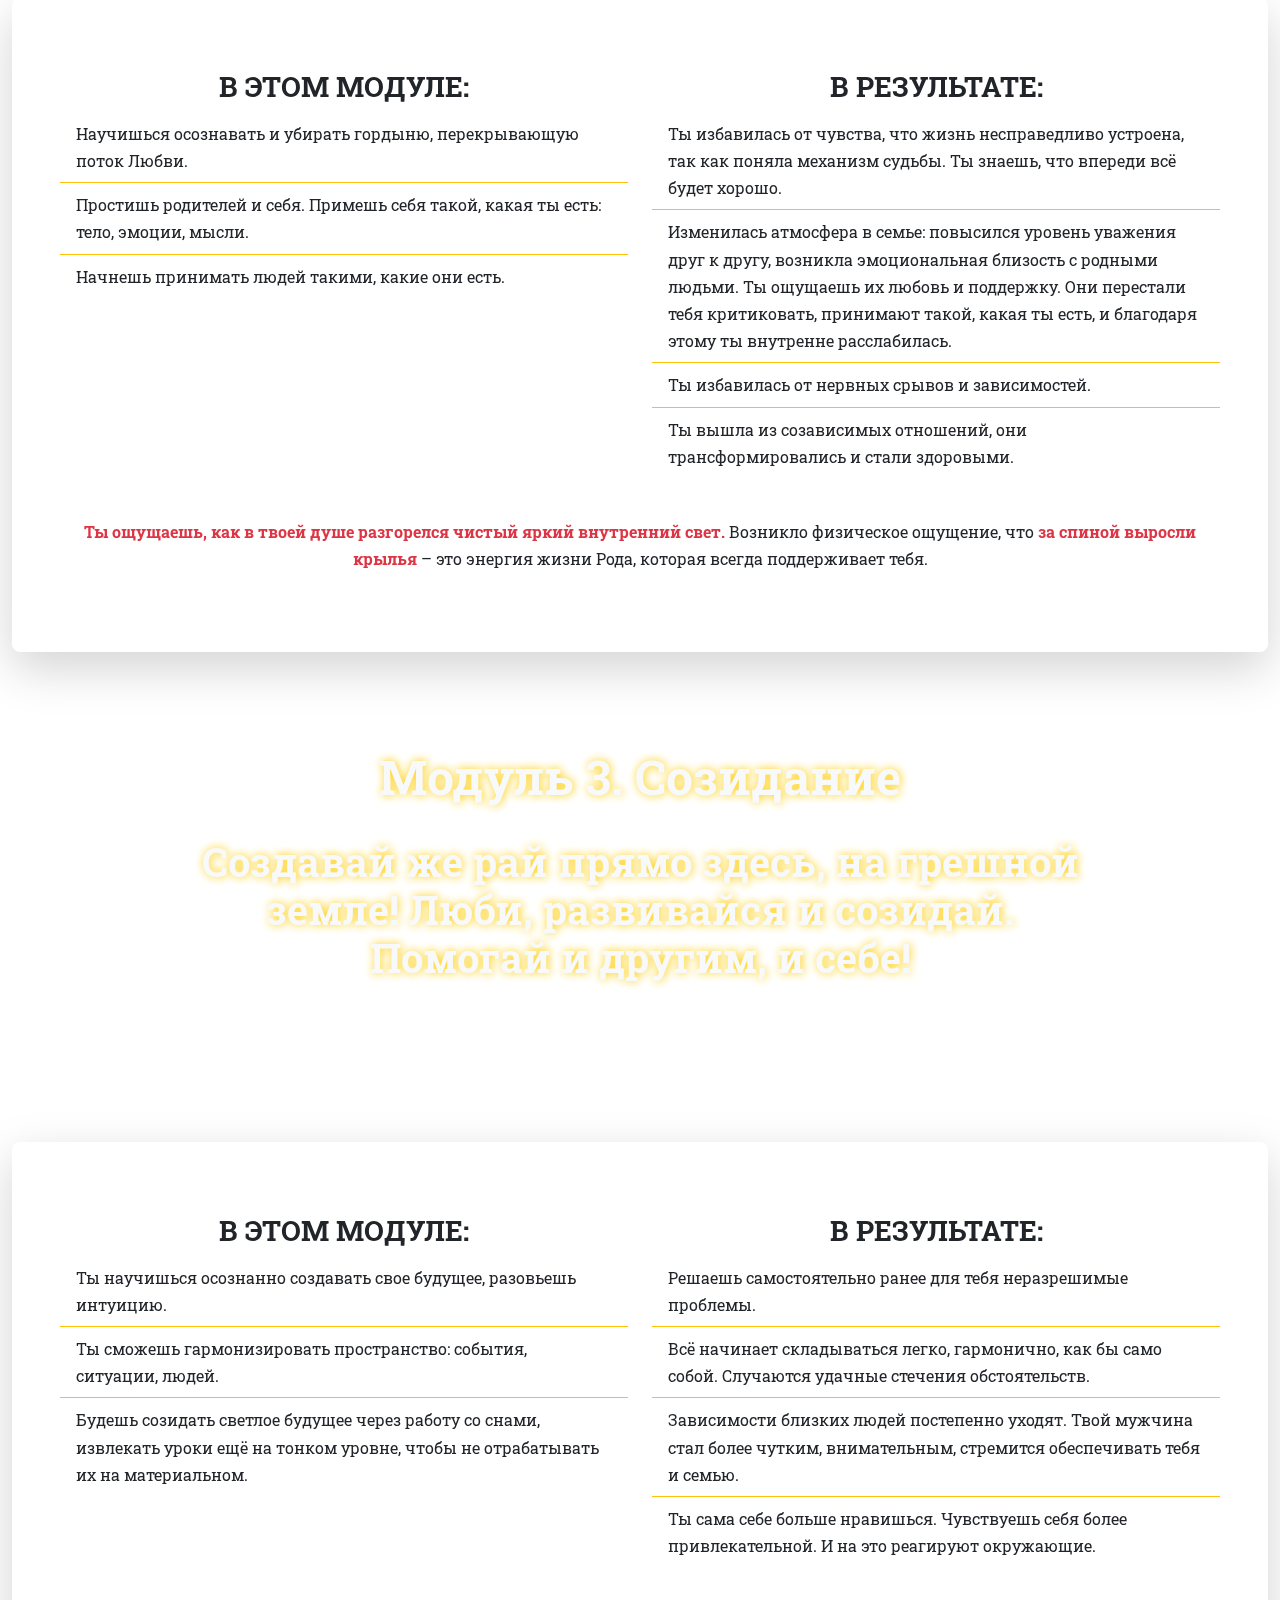
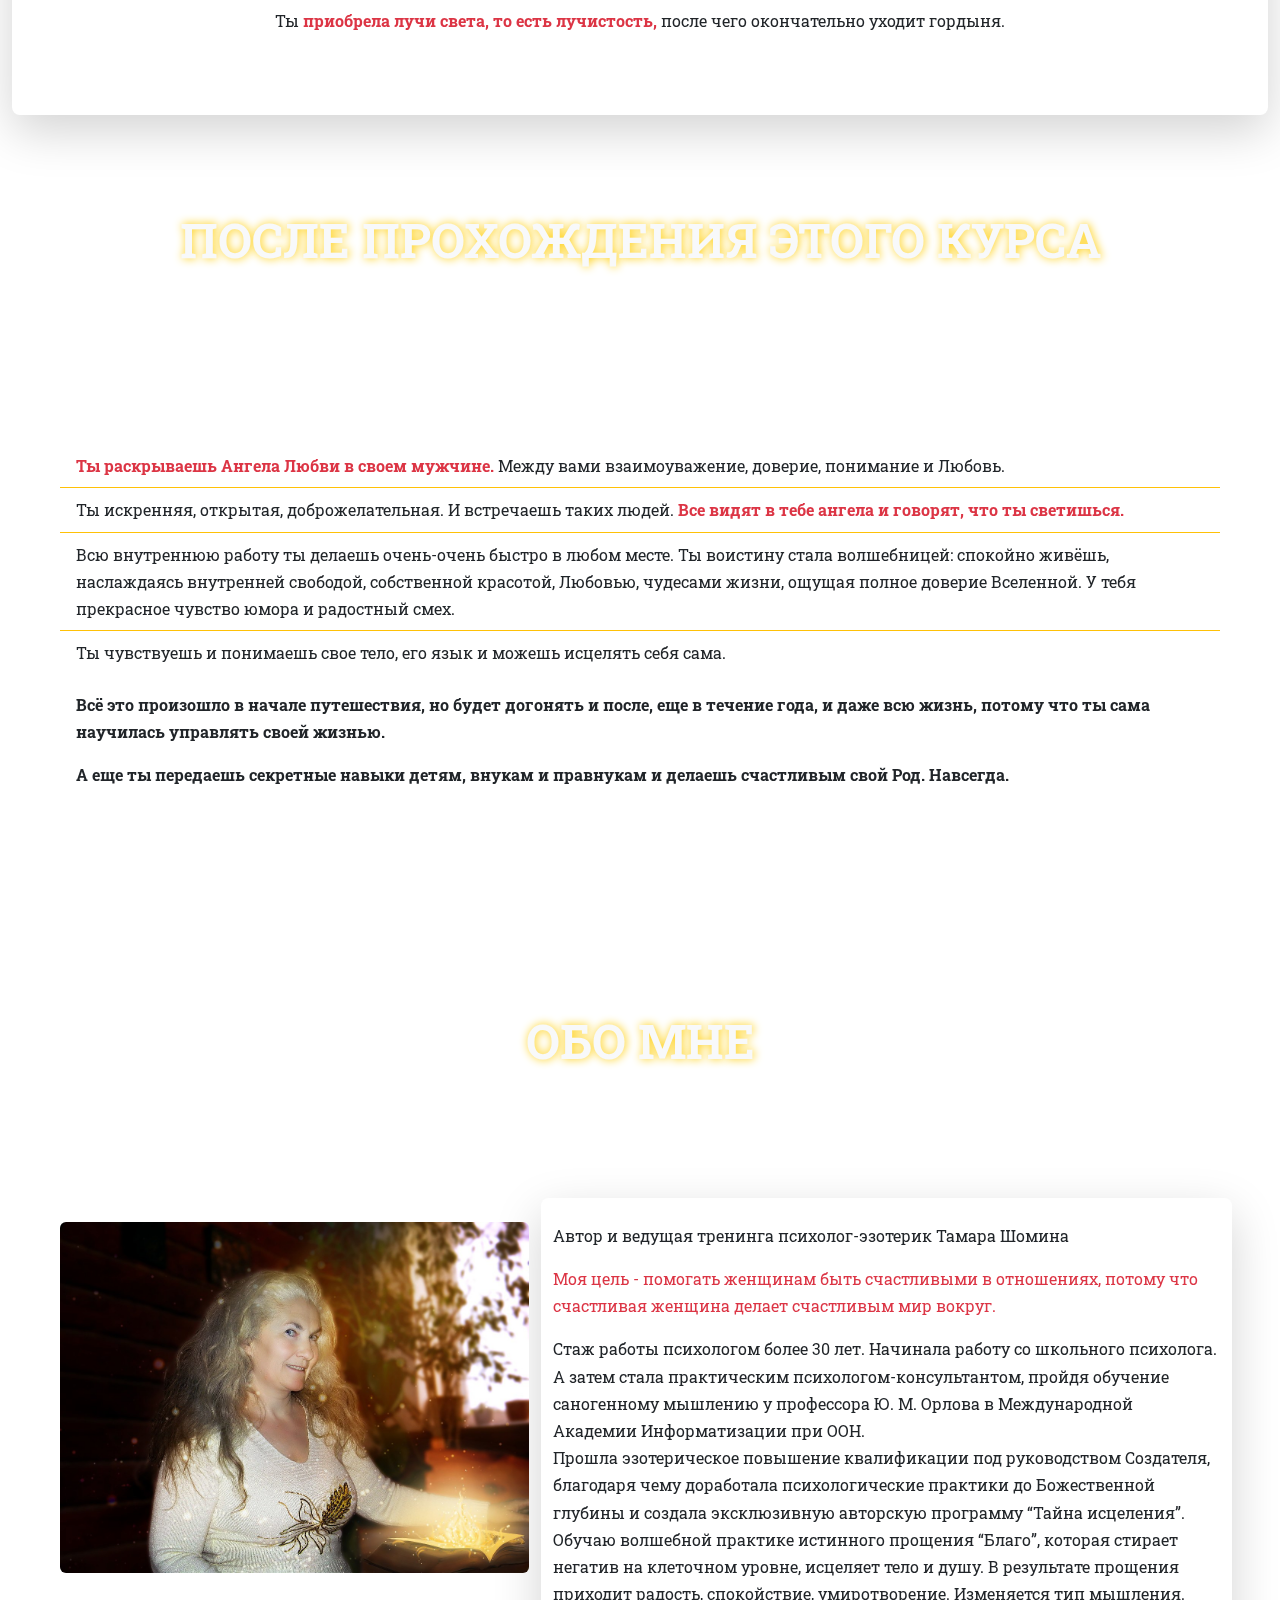
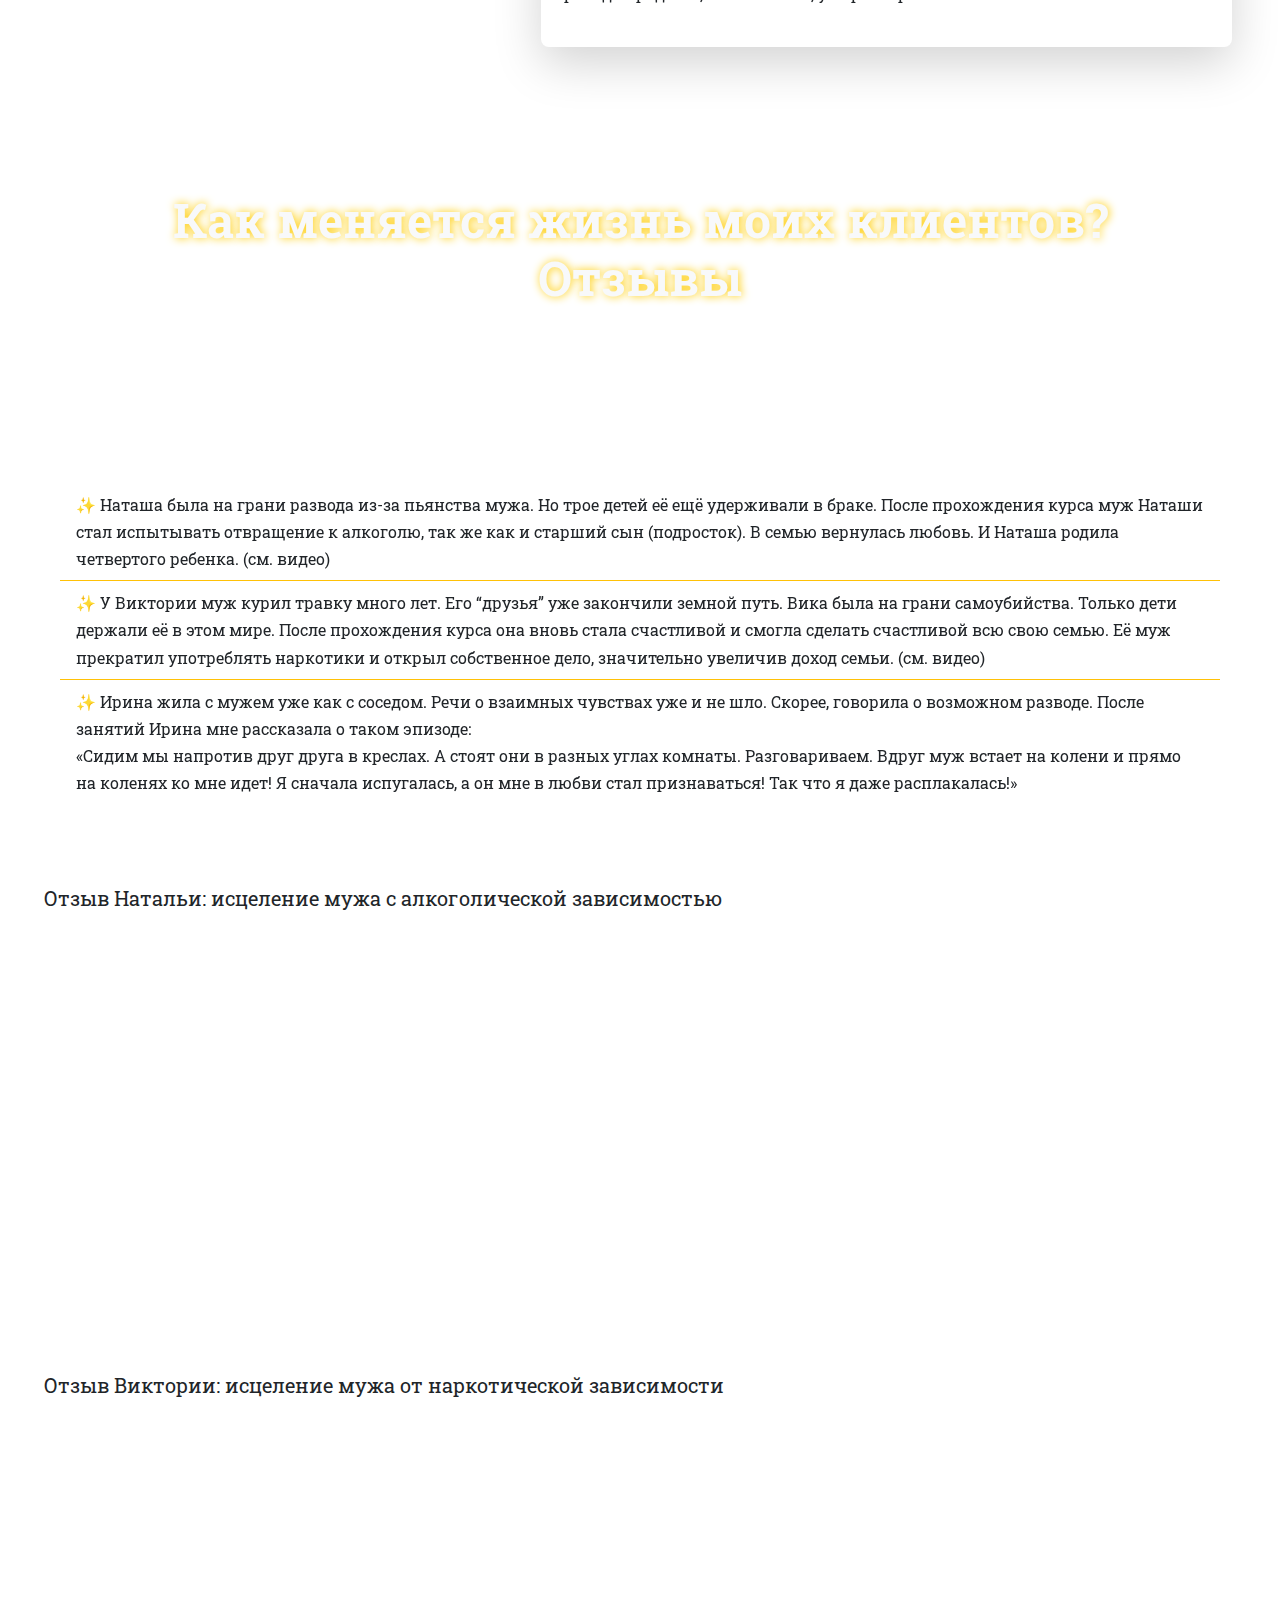
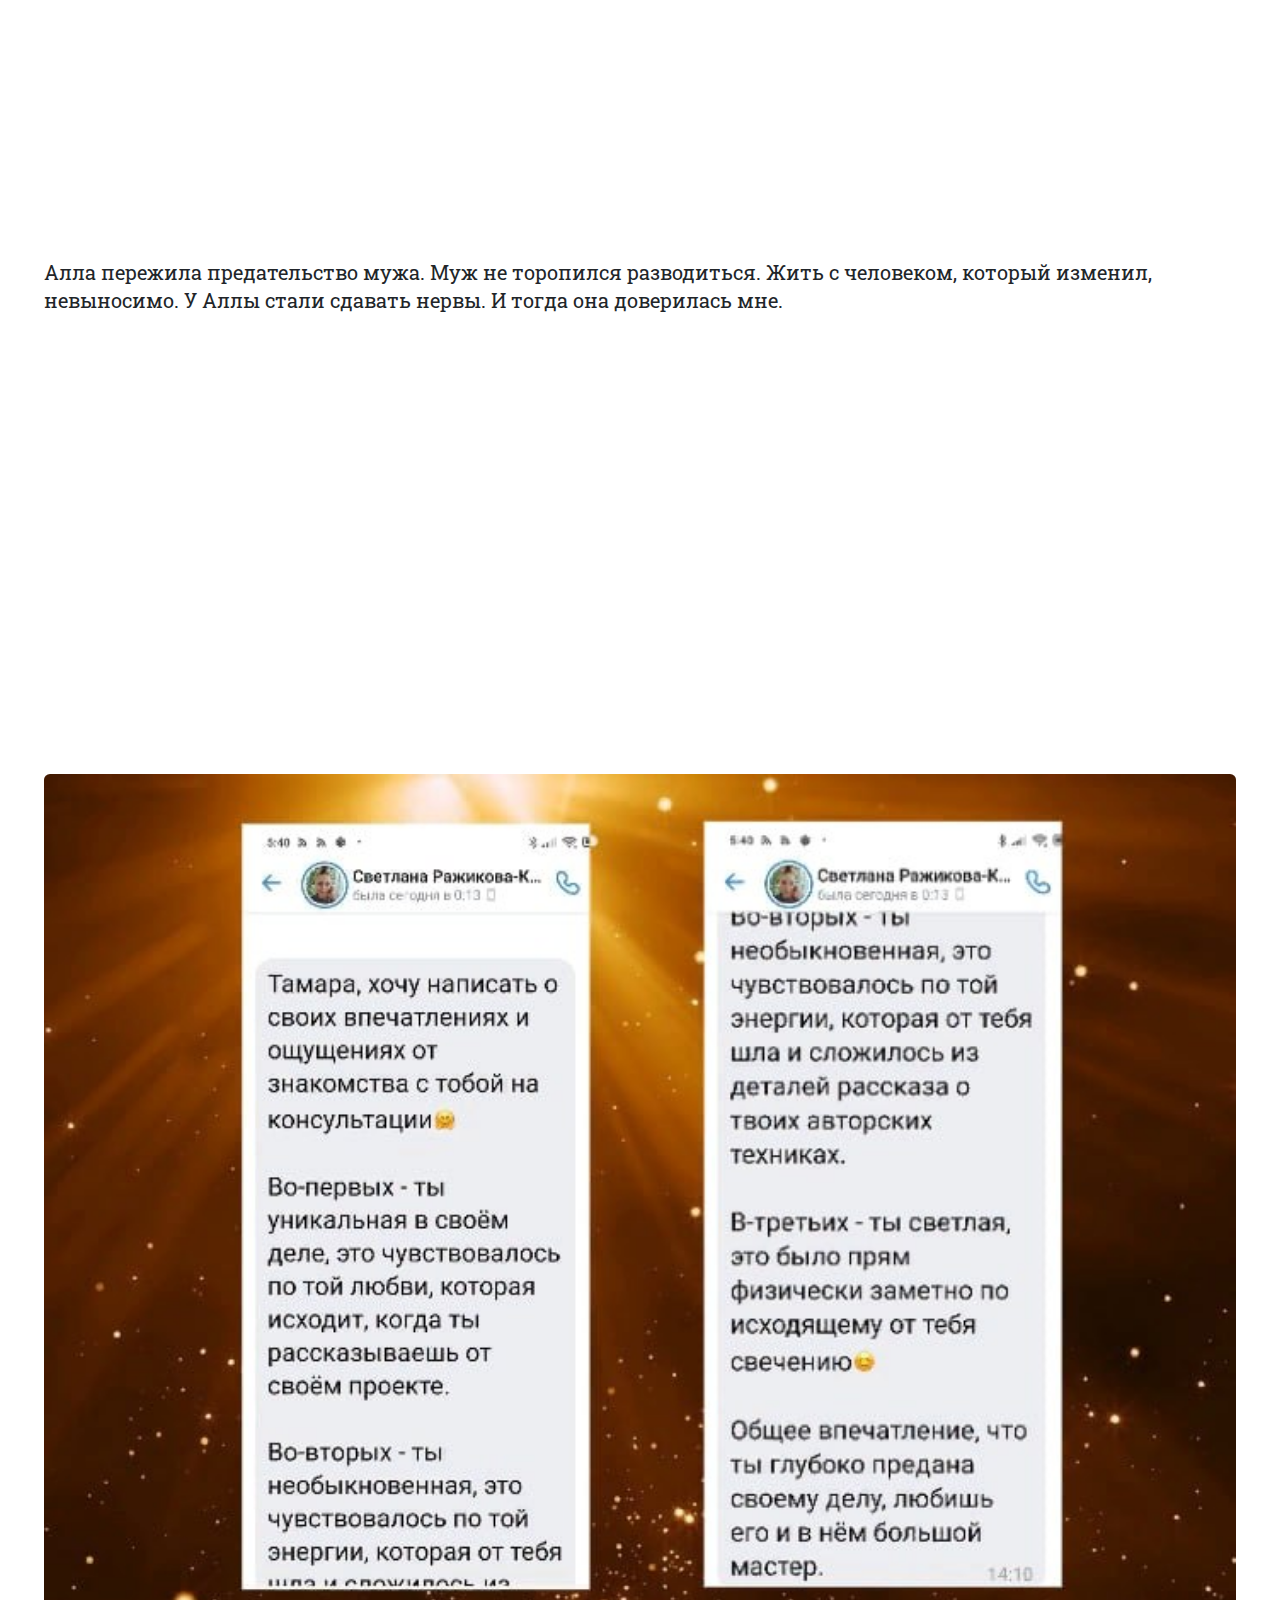
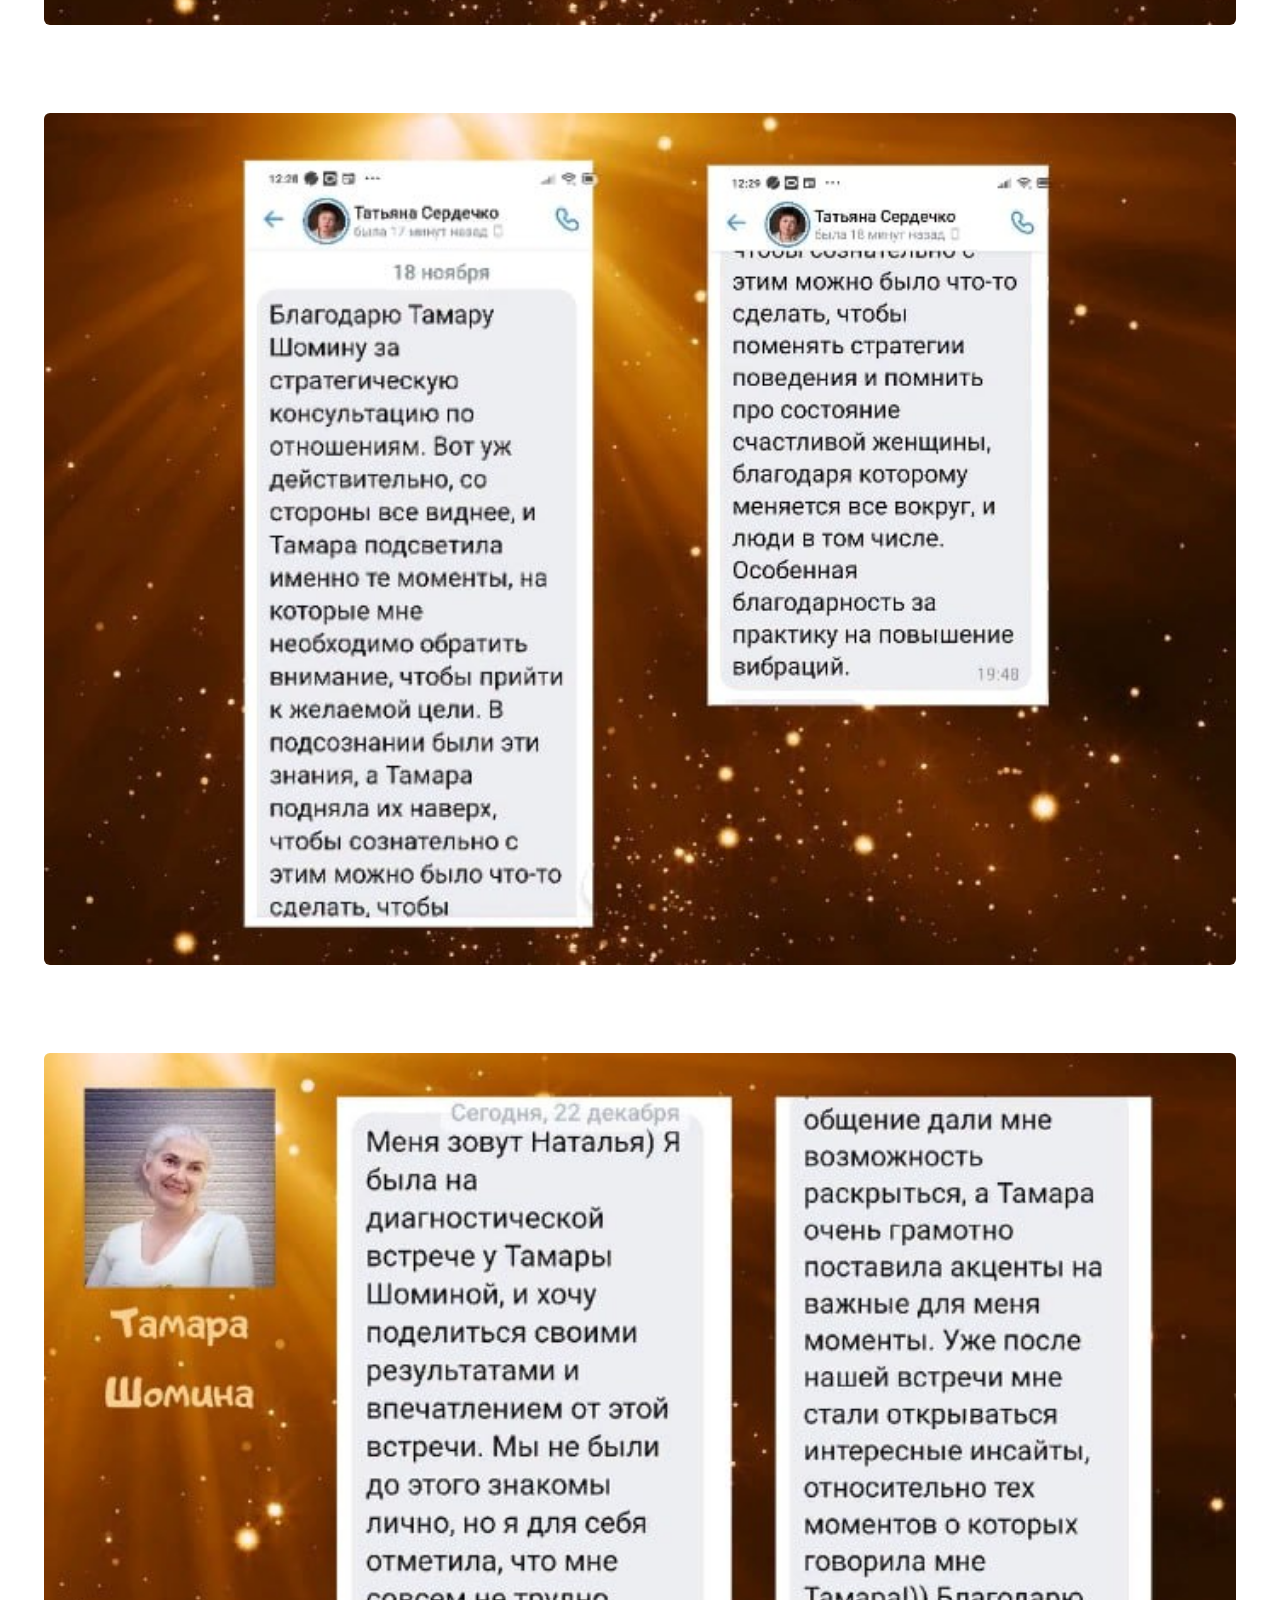
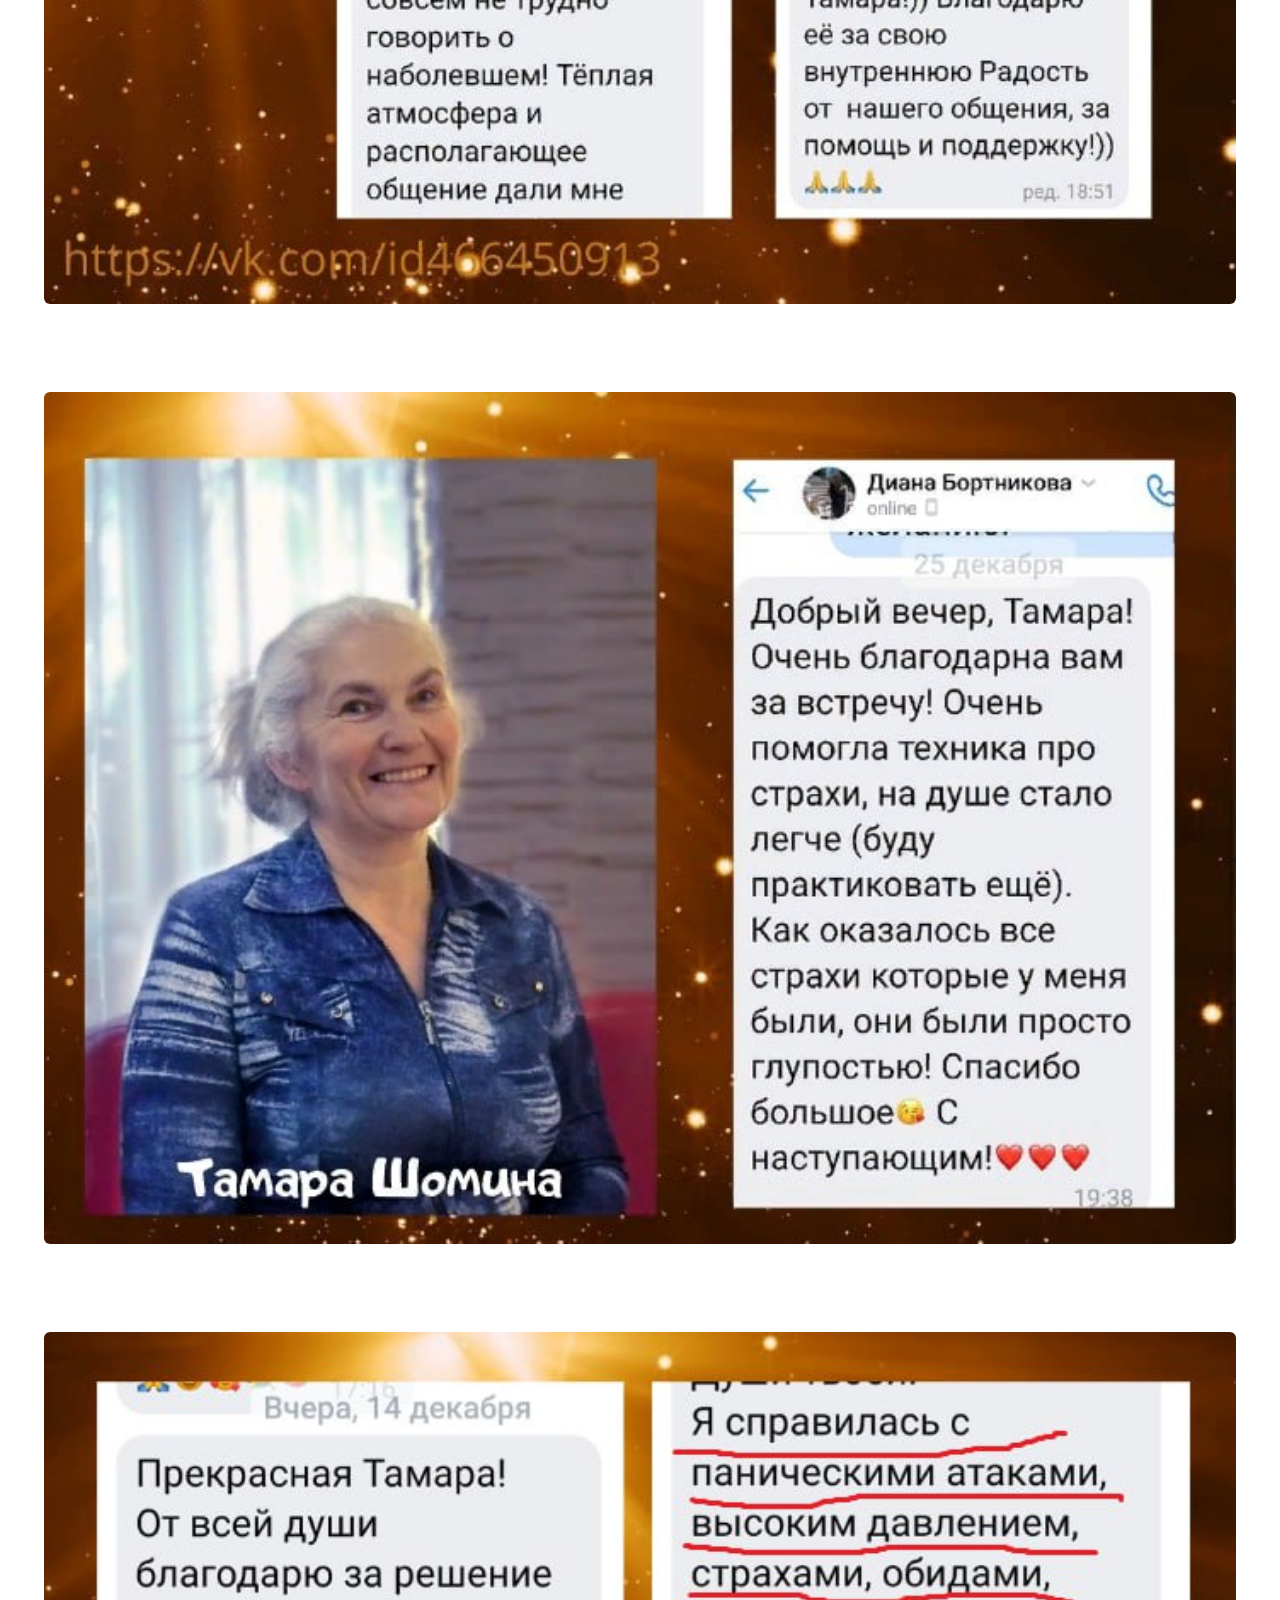
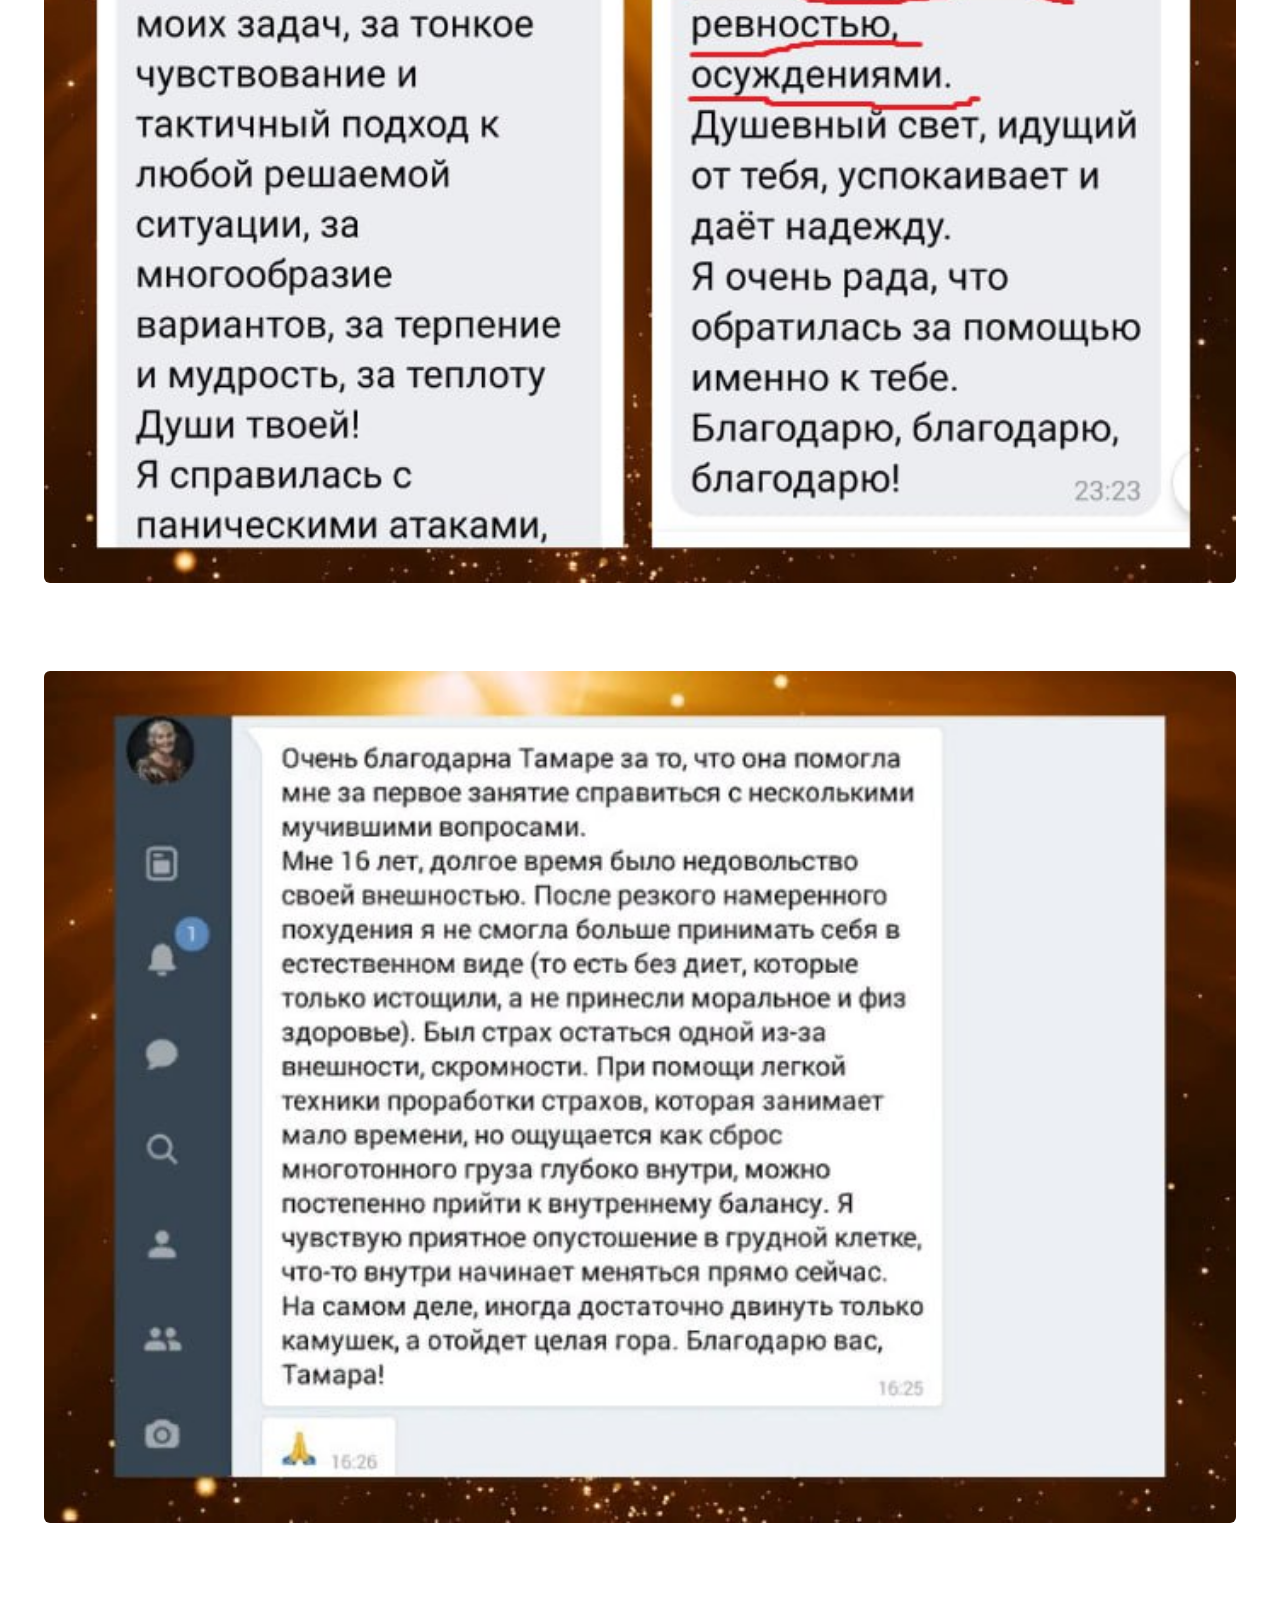
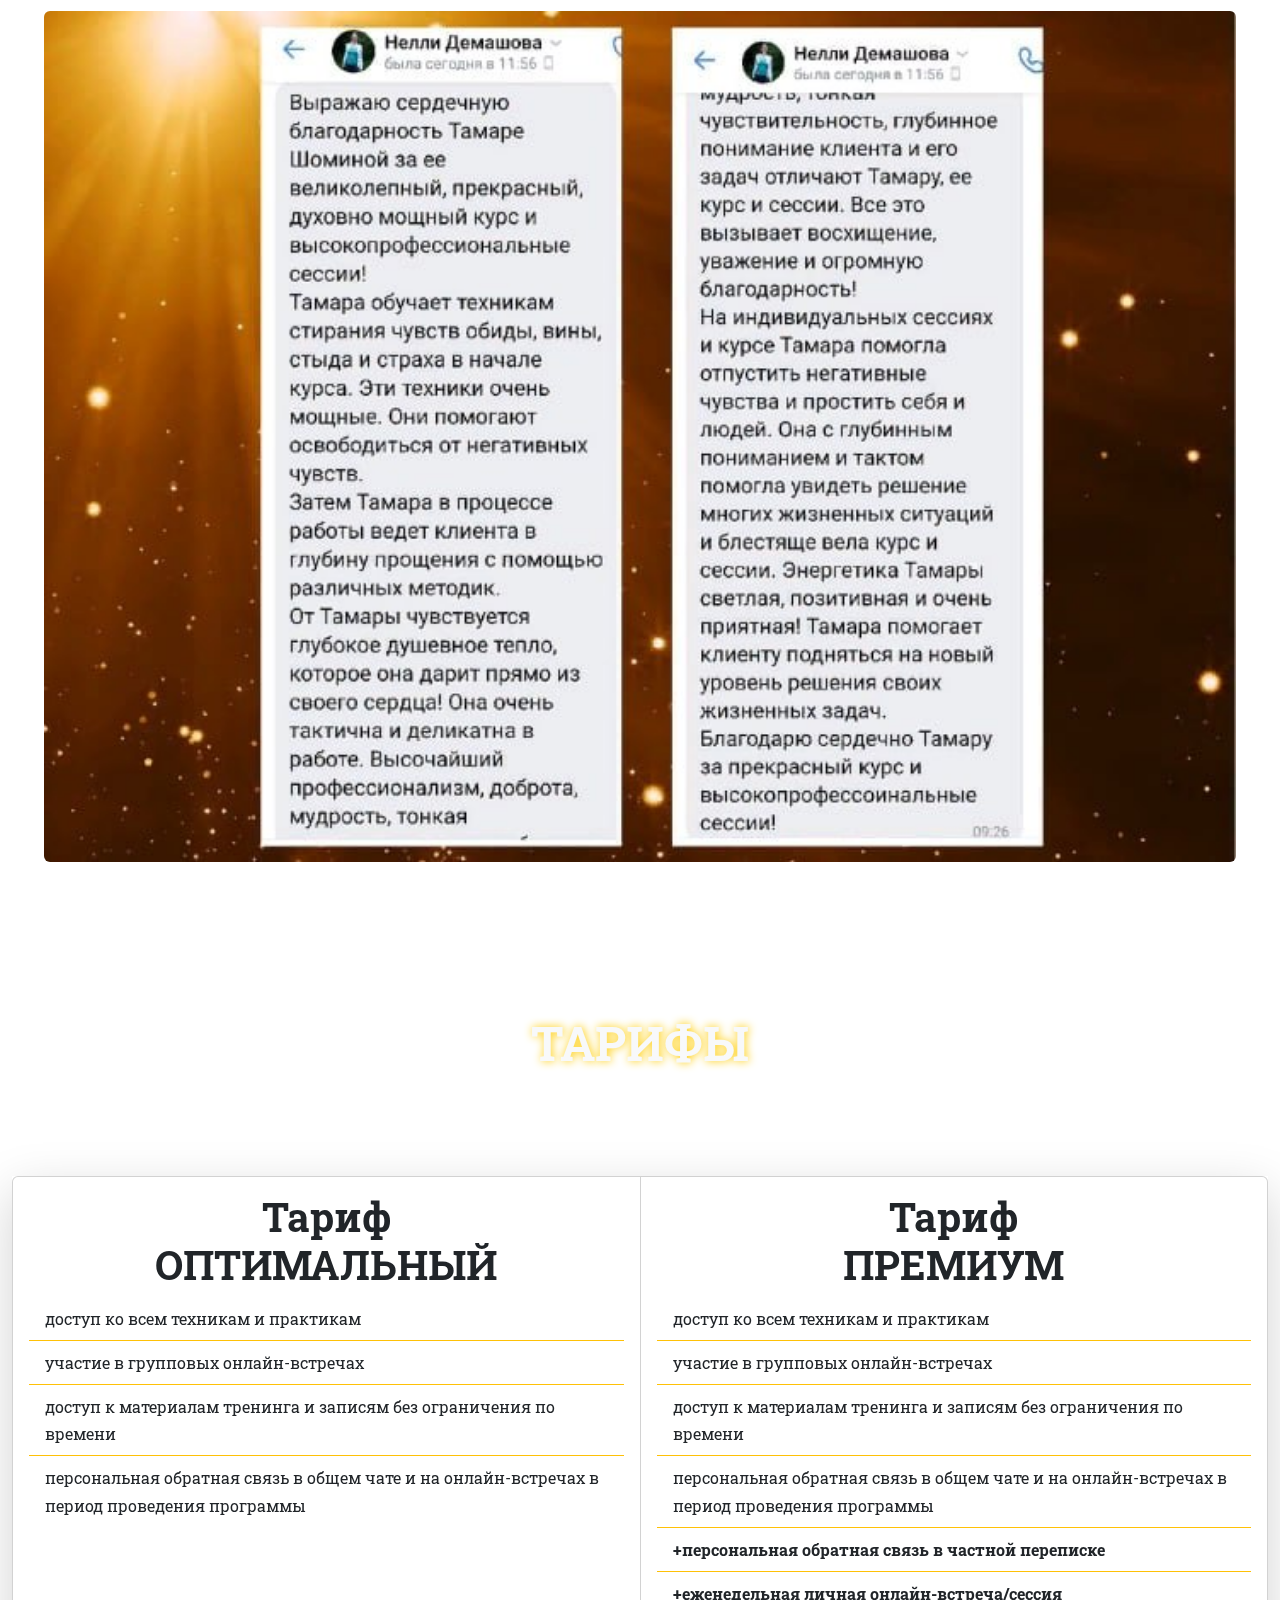
==== commit 93ff2565: "uptd" ====
--- a/index.html
+++ b/index.html
@@ -51,7 +51,7 @@
       <ul class="navbar-nav">
         <li class="nav-item">
           <a class="nav-link fw-bold text-light" aria-current="page" href="/">
-            Курс
+            Курсы
           </a>
         </li>
         <li class="nav-item">
@@ -396,7 +396,7 @@
 <div class="container-fluid py-5">
   <ul class="list-group list-group-horizontal" style="justify-content: center;">
     <li class="list-group-item bg-transparent"><a class="p-3 text-light" href="/">
-      Курс
+      Курсы
     </a></li>
     <li class="list-group-item bg-transparent"><a class="p-3 text-light" href="/blog">
       Статьи
